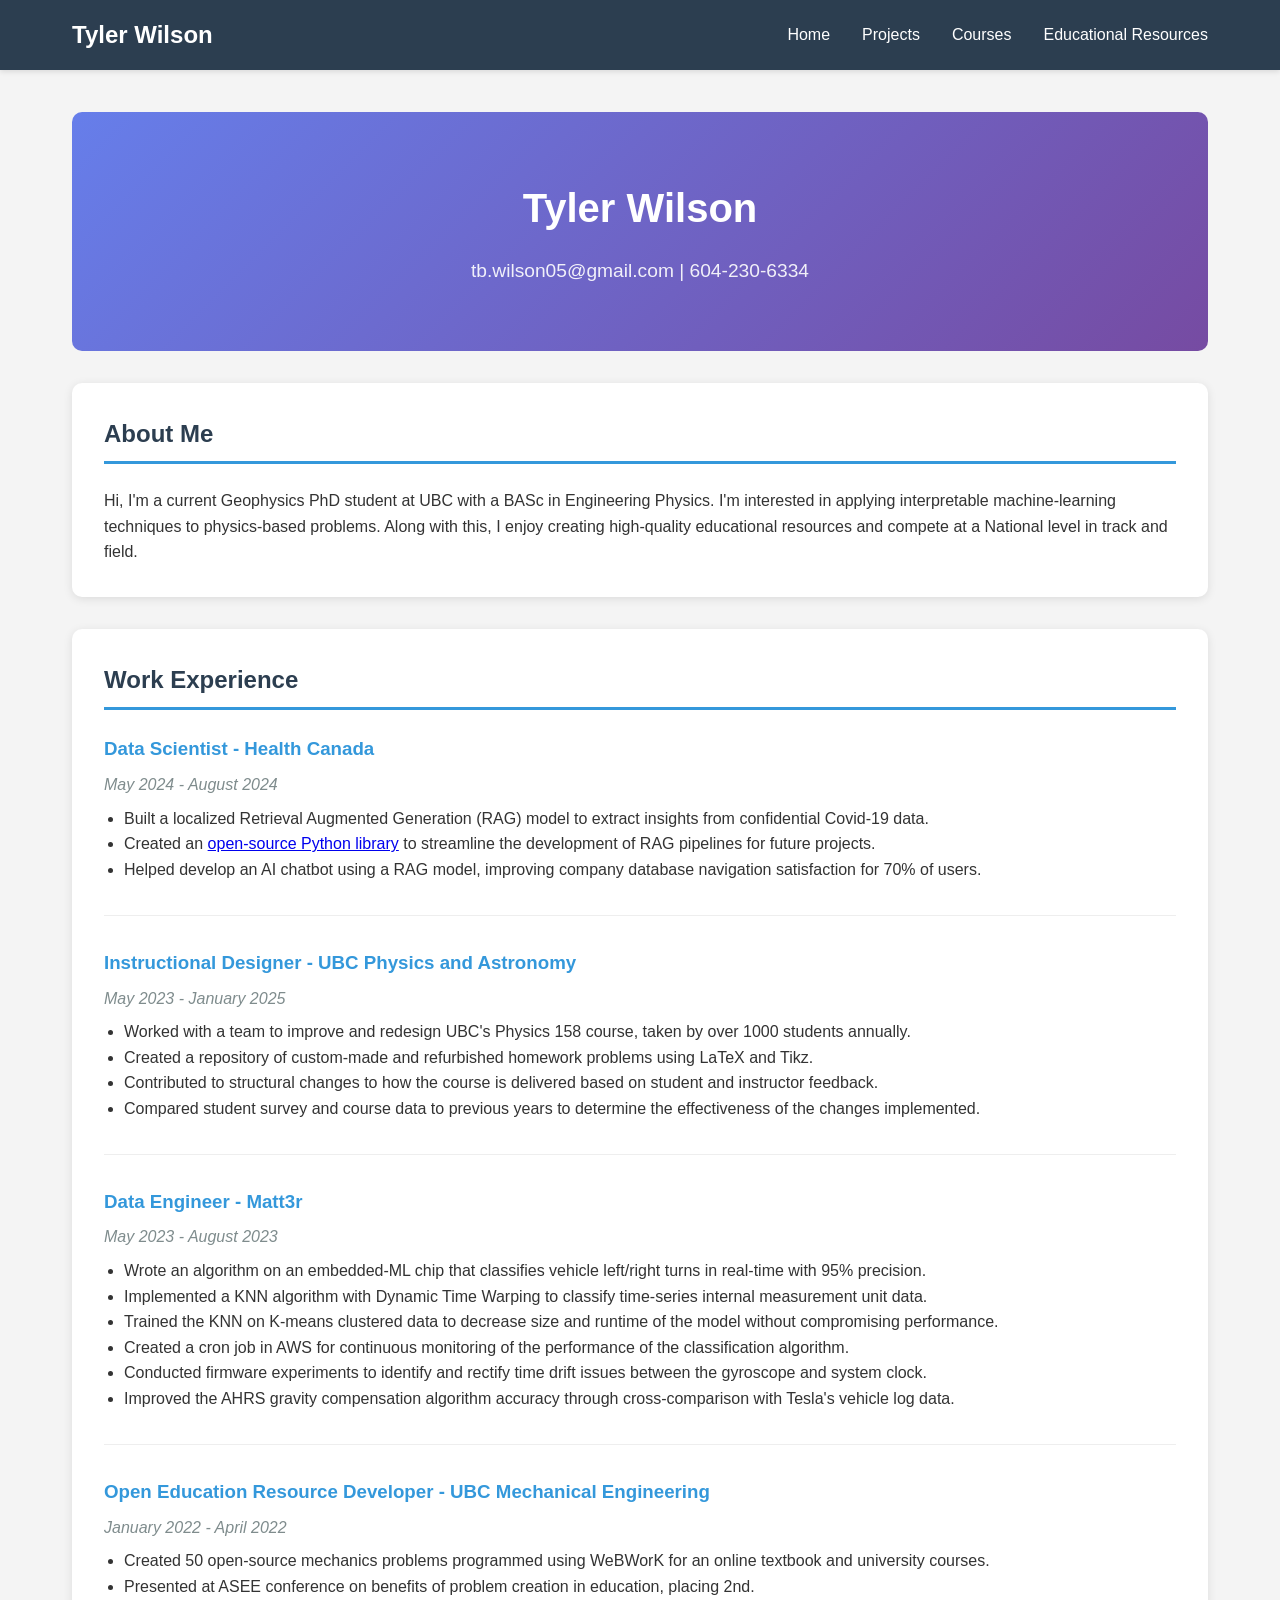
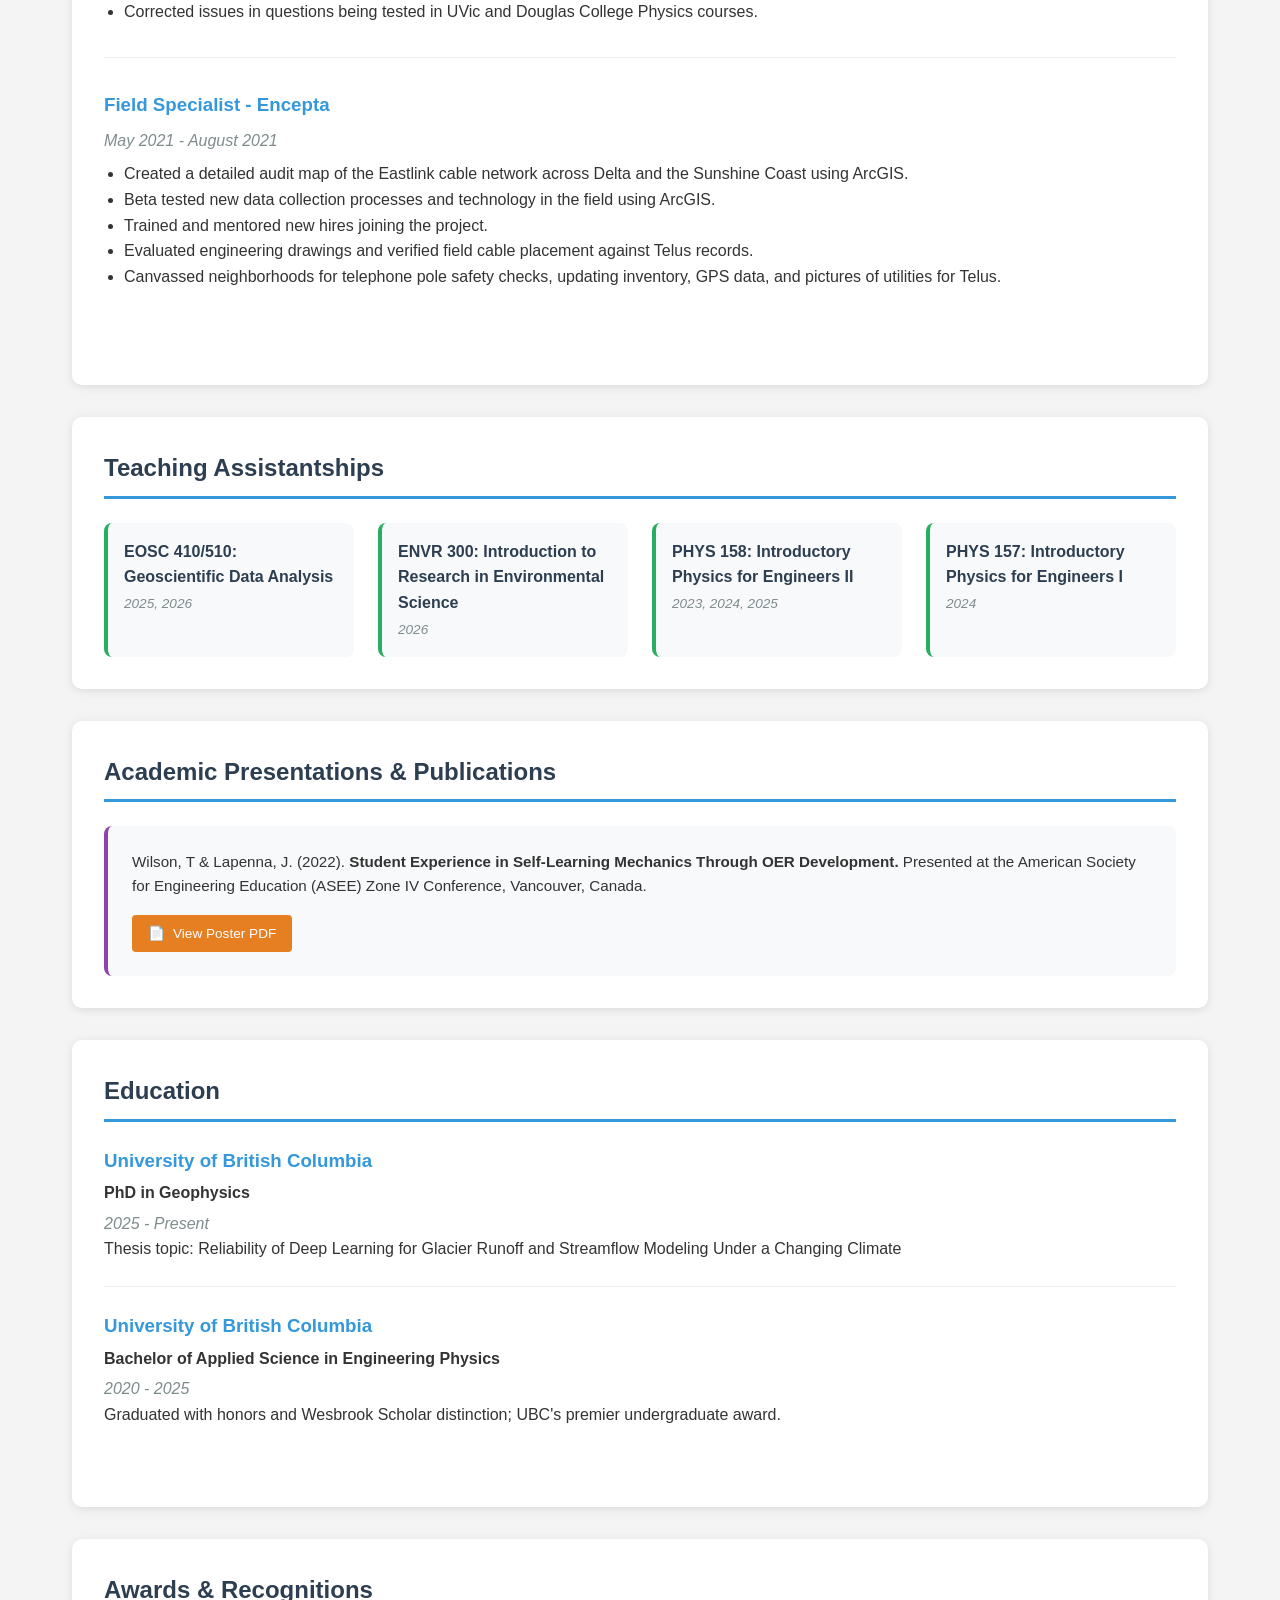
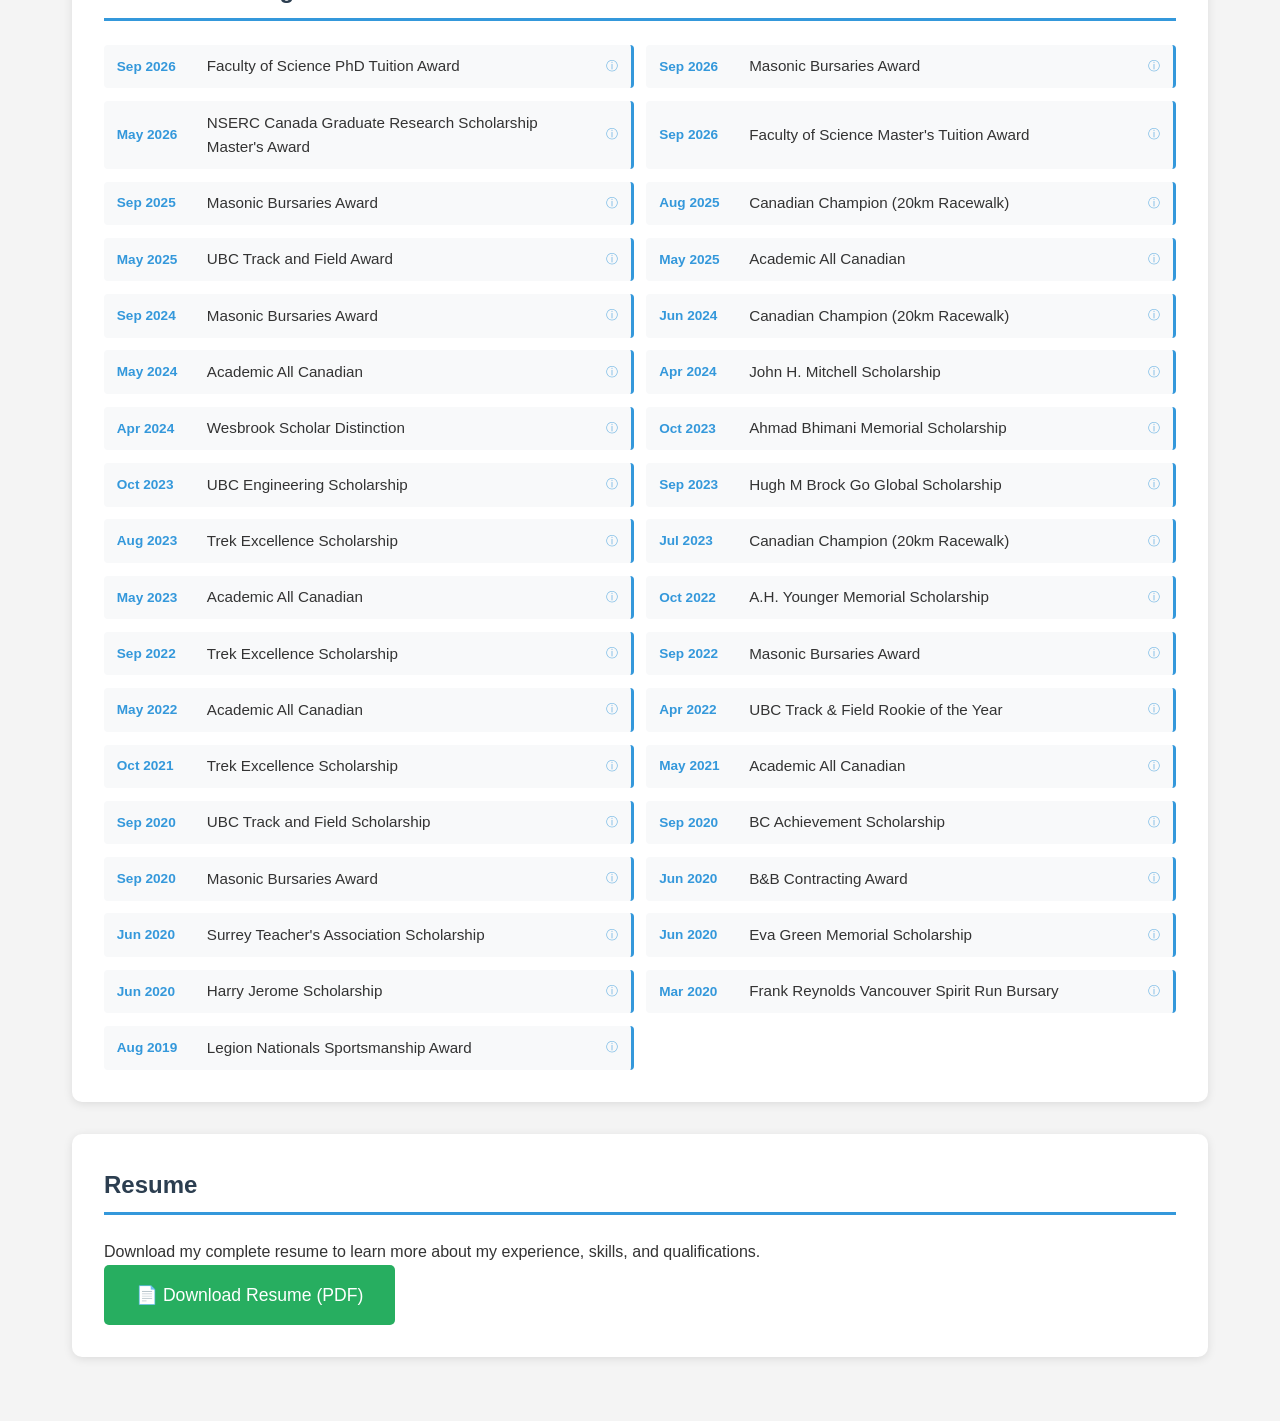
==== index.html @ 0d95c356 "updated info bars for awards" ====
<!DOCTYPE html>
<html lang="en">
<head>
    <meta charset="UTF-8">
    <meta name="viewport" content="width=device-width, initial-scale=1.0">
    <title>Tyler Wilson - Portfolio</title>
    <style>
        * {
            margin: 0;
            padding: 0;
            box-sizing: border-box;
        }

        body {
            font-family: 'Segoe UI', Tahoma, Geneva, Verdana, sans-serif;
            line-height: 1.6;
            color: #333;
            background: #f4f4f4;
        }

        /* Navigation */
        nav {
            background: #2c3e50;
            color: #fff;
            padding: 1rem 0;
            position: fixed;
            width: 100%;
            top: 0;
            z-index: 1000;
            box-shadow: 0 2px 5px rgba(0,0,0,0.1);
        }

        nav .container {
            max-width: 1200px;
            margin: 0 auto;
            padding: 0 2rem;
            display: flex;
            justify-content: space-between;
            align-items: center;
        }

        nav h1 {
            font-size: 1.5rem;
        }

        nav ul {
            list-style: none;
            display: flex;
            gap: 2rem;
        }

        nav a {
            color: #fff;
            text-decoration: none;
            transition: color 0.3s;
            cursor: pointer;
        }

        nav a:hover {
            color: #3498db;
        }

        /* Main Content */
        .container {
            max-width: 1200px;
            margin: 0 auto;
            padding: 0 2rem;
        }

        .page {
            display: none;
            margin-top: 80px;
            padding: 2rem 0;
            min-height: calc(100vh - 80px);
        }

        .page.active {
            display: block;
        }

        /* Hero Section */
        .hero {
            background: linear-gradient(135deg, #667eea 0%, #764ba2 100%);
            color: #fff;
            padding: 4rem 2rem;
            text-align: center;
            border-radius: 10px;
            margin-bottom: 2rem;
        }

        .hero h2 {
            font-size: 2.5rem;
            margin-bottom: 1rem;
        }

        .hero p {
            font-size: 1.2rem;
            opacity: 0.9;
        }

        /* Section Styling */
        section {
            background: #fff;
            padding: 2rem;
            margin-bottom: 2rem;
            border-radius: 10px;
            box-shadow: 0 2px 10px rgba(0,0,0,0.1);
        }

        section h2 {
            color: #2c3e50;
            margin-bottom: 1.5rem;
            padding-bottom: 0.5rem;
            border-bottom: 3px solid #3498db;
        }

        /* Experience Cards */
        .experience-item {
            margin-bottom: 2rem;
            padding-bottom: 2rem;
            border-bottom: 1px solid #eee;
        }

        .experience-item:last-child {
            border-bottom: none;
        }

        .experience-item h3 {
            color: #3498db;
            margin-bottom: 0.5rem;
        }

        .experience-item ul {
            margin-left: 20px;
        }

        .experience-item .duration {
            color: #7f8c8d;
            font-style: italic;
            margin-bottom: 0.5rem;
        }

        /* Teaching Assistantship Section */
        .ta-grid {
            display: grid;
            grid-template-columns: repeat(auto-fill, minmax(250px, 1fr));
            gap: 1.5rem;
        }

        .ta-item {
            background: #f8f9fa;
            padding: 1rem;
            border-radius: 8px;
            border-left: 4px solid #27ae60;
        }

        .ta-item h4 {
            color: #2c3e50;
            font-size: 1rem;
            margin-bottom: 0.2rem;
        }

        .ta-item .years {
            font-size: 0.85rem;
            color: #7f8c8d;
            font-style: italic;
        }

        /* Compact Awards Section */
        .awards-compact-list {
            display: grid;
            grid-template-columns: 1fr 1fr;
            gap: 0.8rem;
        }

        .award-compact-item {
            display: flex;
            align-items: center;
            gap: 10px;
            font-size: 0.95rem;
            padding: 0.6rem 0.8rem;
            background: #f8f9fa;
            border-radius: 4px;
            transition: background 0.2s, transform 0.1s;
        }

        .award-compact-item.has-info {
            cursor: pointer;
            border-right: 3px solid #3498db;
        }

        .award-compact-item.has-info:hover {
            background: #ebf5fb;
            transform: translateX(3px);
        }

        .award-compact-item .year {
            font-weight: bold;
            color: #3498db;
            min-width: 80px;
            font-size: 0.85rem;
        }

        .award-compact-item .title {
            color: #333;
            flex-grow: 1;
        }

        .award-compact-item .info-icon {
            font-size: 0.75rem;
            color: #3498db;
            opacity: 0.7;
        }

        /* Publication Section */
        .publication-item {
            background: #f8f9fa;
            padding: 1.5rem;
            border-radius: 8px;
            border-left: 4px solid #8e44ad;
            position: relative;
        }

        .publication-item .citation {
            font-size: 0.95rem;
            color: #333;
            margin-bottom: 1rem;
        }

        .poster-btn {
            display: inline-flex;
            align-items: center;
            gap: 0.5rem;
            padding: 0.5rem 1rem;
            background: #e67e22;
            color: white;
            text-decoration: none;
            border-radius: 4px;
            font-size: 0.85rem;
            transition: background 0.3s;
        }

        .poster-btn:hover {
            background: #d35400;
        }

        /* Education Section */
        .education-item {
            margin-bottom: 1.5rem;
            padding-bottom: 1.5rem;
            border-bottom: 1px solid #eee;
        }

        .education-item:last-child {
            border-bottom: none;
        }

        .education-item h3 {
            color: #3498db;
            margin-bottom: 0.3rem;
        }

        .education-item .degree {
            font-weight: 600;
            margin-bottom: 0.3rem;
        }

        .education-item .year {
            color: #7f8c8d;
            font-style: italic;
        }

        /* Projects List */
        .projects-list {
            display: flex;
            flex-direction: column;
            gap: 1.5rem;
        }

        .project-list-item {
            background: #fff;
            padding: 1.5rem;
            border-radius: 8px;
            border-left: 5px solid #3498db;
            cursor: pointer;
            transition: transform 0.3s, box-shadow 0.3s;
        }

        .project-list-item:hover {
            transform: translateX(5px);
            box-shadow: 0 5px 20px rgba(0,0,0,0.15);
        }

        .project-list-item .project-header {
            display: flex;
            justify-content: space-between;
            align-items: flex-start;
            margin-bottom: 0.5rem;
        }

        .project-list-item h3 {
            color: #2c3e50;
            margin-bottom: 0.3rem;
        }

        .project-list-item .date {
            color: #7f8c8d;
            font-size: 0.9rem;
            white-space: nowrap;
            margin-left: 1rem;
        }

        .project-list-item p {
            color: #666;
            margin-bottom: 0.5rem;
        }

        /* Modal */
        .modal {
            display: none;
            position: fixed;
            z-index: 2000;
            left: 0;
            top: 0;
            width: 100%;
            height: 100%;
            background: rgba(0,0,0,0.7);
            overflow-y: auto;
            padding: 2rem 0;
        }

        .modal.active {
            display: block;
        }

        .modal-content {
            background: #fff;
            padding: 2.5rem;
            border-radius: 10px;
            max-width: 900px;
            margin: 0 auto;
            position: relative;
        }

        .modal-close {
            position: absolute;
            top: 1rem;
            right: 1rem;
            font-size: 2rem;
            cursor: pointer;
            color: #7f8c8d;
            background: none;
            border: none;
            line-height: 1;
            padding: 0.5rem;
        }

        .modal-close:hover {
            color: #2c3e50;
        }

        /* Project Links */
        .project-links {
            display: flex;
            flex-wrap: wrap;
            gap: 1rem;
            margin: 1.5rem 0;
        }

        .project-link-btn {
            display: inline-flex;
            align-items: center;
            gap: 0.5rem;
            padding: 0.7rem 1.2rem;
            background: #2c3e50;
            color: #fff;
            text-decoration: none;
            border-radius: 5px;
            font-size: 0.95rem;
            transition: background 0.3s;
        }

        .project-link-btn:hover {
            background: #34495e;
        }

        .project-link-btn.github { background: #24292e; }
        .project-link-btn.report { background: #e74c3c; }
        .project-link-btn.slides { background: #3498db; }
        .project-link-btn.video { background: #c0392b; }
        .project-link-btn.storymap { background: #0079c1; }

        /* Video Embed */
        .video-container {
            position: relative;
            padding-bottom: 56.25%;
            height: 0;
            overflow: hidden;
            margin: 1.5rem 0;
            border-radius: 8px;
        }

        .video-container iframe {
            position: absolute;
            top: 0;
            left: 0;
            width: 100%;
            height: 100%;
            border: none;
            border-radius: 8px;
        }

        /* Contributors */
        .contributors {
            margin: 1.5rem 0;
            padding: 1rem;
            background: #f8f9fa;
            border-radius: 8px;
        }

        .contributors h4 {
            color: #2c3e50;
            margin-bottom: 0.8rem;
            font-size: 1rem;
        }

        .contributors-list {
            display: flex;
            flex-wrap: wrap;
            gap: 0.8rem;
        }

        .contributor-tag {
            background: #3498db;
            color: #fff;
            padding: 0.4rem 0.9rem;
            border-radius: 20px;
            font-size: 0.85rem;
        }

        .project-section {
            margin: 1.5rem 0;
        }

        .project-section h3 {
            color: #2c3e50;
            margin-bottom: 0.8rem;
            font-size: 1.2rem;
        }

        .project-section p {
            color: #666;
            line-height: 1.8;
            margin-bottom: 0.8rem;
        }

        .project-section ul {
            padding-left: 1.5rem;
            color: #666;
        }

        .project-section ul li {
            margin-bottom: 0.5rem;
        }

        /* Download Btn */
        .download-btn {
            display: inline-block;
            padding: 1rem 2rem;
            background: #27ae60;
            color: #fff;
            text-decoration: none;
            border-radius: 5px;
            font-size: 1.1rem;
            transition: background 0.3s;
        }

        .download-btn:hover {
            background: #229954;
        }

        /* Educational Resources */
        .resource-list {
            display: grid;
            gap: 1rem;
        }

        .resource-item {
            display: flex;
            justify-content: space-between;
            align-items: center;
            padding: 1rem;
            background: #f8f9fa;
            border-radius: 5px;
        }

        .resource-item .info h3 {
            color: #2c3e50;
            margin-bottom: 0.3rem;
        }

        .resource-item .info p {
            color: #666;
            font-size: 0.9rem;
        }

        .resource-btn {
            padding: 0.5rem 1rem;
            background: #e74c3c;
            color: #fff;
            text-decoration: none;
            border-radius: 5px;
            transition: background 0.3s;
            white-space: nowrap;
        }

        .resource-btn:hover {
            background: #c0392b;
        }

        /* Courses Styling */
        .course-year-header {
            color: #2c3e50;
            font-size: 1.4rem;
            margin: 1rem 0;
            padding-left: 0.5rem;
            border-left: 5px solid #3498db;
        }

        .course-grid {
            display: grid;
            grid-template-columns: repeat(auto-fill, minmax(280px, 1fr));
            gap: 1.5rem;
            margin-bottom: 3rem;
        }

        .course-card {
            background: #fff;
            border: 1px solid #e1e4e8;
            border-radius: 8px;
            padding: 1.2rem;
            border-top: 4px solid #3498db;
            transition: transform 0.2s, box-shadow 0.2s;
            display: flex;
            flex-direction: column;
        }

        .course-card:hover {
            transform: translateY(-5px);
            box-shadow: 0 5px 15px rgba(0,0,0,0.1);
        }

        .course-card .course-code {
            color: #3498db;
            font-weight: 700;
            font-size: 0.85rem;
            letter-spacing: 0.5px;
            margin-bottom: 0.4rem;
            display: block;
        }

        .course-card h3 {
            color: #2c3e50;
            font-size: 1rem;
            margin-bottom: 0.6rem;
            line-height: 1.3;
        }

        .course-card p {
            color: #666;
            font-size: 0.85rem;
            line-height: 1.5;
        }

        /* Responsive */
        @media (max-width: 768px) {
            nav .container {
                flex-direction: column;
                gap: 1rem;
            }

            nav ul {
                flex-wrap: wrap;
                justify-content: center;
                gap: 1rem;
            }

            .awards-compact-list {
                grid-template-columns: 1fr;
            }

            .hero h2 {
                font-size: 2rem;
            }

            .project-list-item .project-header {
                flex-direction: column;
            }

            .project-list-item .date {
                margin-left: 0;
                margin-top: 0.3rem;
            }

            .resource-item {
                flex-direction: column;
                align-items: flex-start;
                gap: 1rem;
            }

            .modal-content {
                padding: 2rem 1.5rem;
                margin: 0 1rem;
            }

            .project-links {
                flex-direction: column;
            }
        }
    </style>
</head>
<body>
    <nav>
        <div class="container">
            <h1>Tyler Wilson</h1>
            <ul>
                <li><a href="#" data-page="home">Home</a></li>
                <li><a href="#" data-page="projects">Projects</a></li>
                <li><a href="#" data-page="courses">Courses</a></li>
                <li><a href="#" data-page="resources">Educational Resources</a></li>
            </ul>
        </div>
    </nav>

    <!-- Home Page -->
    <div id="home" class="page active">
        <div class="container">
            <div class="hero">
                <h2>Tyler Wilson</h2>
                <p>tb.wilson05@gmail.com | 604-230-6334</p>
            </div>

            <section id="about">
                <h2>About Me</h2>
                <p>Hi, I'm a current Geophysics PhD student at UBC with a BASc in Engineering Physics. I'm interested in applying interpretable machine-learning techniques to physics-based problems. Along with this, I enjoy creating high-quality educational resources and compete at a National level in track and field.</p>
            </section>

            <section id="experience">
                <h2>Work Experience</h2>
                <div class="experience-item">
                    <h3>Data Scientist - Health Canada</h3>
                    <p class="duration">May 2024 - August 2024</p>
                    <ul>
                        <li>Built a localized Retrieval Augmented Generation (RAG) model to extract insights from confidential Covid-19 data.</li>
                        <li>Created an <a href="https://github.com/hc-sc-ocdo-bdpd/faiss-search/tree/dev">open-source Python library</a> to streamline the development of RAG pipelines for future projects.</li>
                        <li>Helped develop an AI chatbot using a RAG model, improving company database navigation satisfaction for 70% of users.</li>
                    </ul>
                </div>
                <div class="experience-item">
                    <h3>Instructional Designer - UBC Physics and Astronomy</h3>
                    <p class="duration">May 2023 - January 2025</p>
                    <ul>
                        <li>Worked with a team to improve and redesign UBC's Physics 158 course, taken by over 1000 students annually.</li>
                        <li>Created a repository of custom-made and refurbished homework problems using LaTeX and Tikz.</li>
                        <li>Contributed to structural changes to how the course is delivered based on student and instructor feedback.</li>
                        <li>Compared student survey and course data to previous years to determine the effectiveness of the changes implemented.</li>
                    </ul>
                </div>
                <div class="experience-item">
                    <h3>Data Engineer - Matt3r</h3>
                    <p class="duration">May 2023 - August 2023</p>
                    <ul>
                        <li>Wrote an algorithm on an embedded-ML chip that classifies vehicle left/right turns in real-time with 95% precision.</li>
                        <li>Implemented a KNN algorithm with Dynamic Time Warping to classify time-series internal measurement unit data.</li>
                        <li>Trained the KNN on K-means clustered data to decrease size and runtime of the model without compromising performance.</li>
                        <li>Created a cron job in AWS for continuous monitoring of the performance of the classification algorithm.</li>
                        <li>Conducted firmware experiments to identify and rectify time drift issues between the gyroscope and system clock.</li>
                        <li>Improved the AHRS gravity compensation algorithm accuracy through cross-comparison with Tesla's vehicle log data.</li>
                    </ul>
                </div>
                <div class="experience-item">
                    <h3>Open Education Resource Developer - UBC Mechanical Engineering</h3>
                    <p class="duration">January 2022 - April 2022</p>
                    <ul>
                        <li>Created 50 open-source mechanics problems programmed using WeBWorK for an online textbook and university courses.</li>
                        <li>Presented at ASEE conference on benefits of problem creation in education, placing 2nd.</li>
                        <li>Corrected issues in questions being tested in UVic and Douglas College Physics courses.</li>
                    </ul>
                </div>
                <div class="experience-item">
                    <h3>Field Specialist - Encepta</h3>
                    <p class="duration">May 2021 - August 2021</p>
                    <ul>
                        <li>Created a detailed audit map of the Eastlink cable network across Delta and the Sunshine Coast using ArcGIS.</li>
                        <li>Beta tested new data collection processes and technology in the field using ArcGIS.</li>
                        <li>Trained and mentored new hires joining the project.</li>
                        <li>Evaluated engineering drawings and verified field cable placement against Telus records.</li>
                        <li>Canvassed neighborhoods for telephone pole safety checks, updating inventory, GPS data, and pictures of utilities for Telus.</li>
                    </ul>
                </div>
            </section>

            <section id="teaching">
                <h2>Teaching Assistantships</h2>
                <div class="ta-grid">
                    <div class="ta-item">
                        <h4>EOSC 410/510: Geoscientific Data Analysis</h4>
                        <p class="years">2025, 2026</p>
                    </div>
                    <div class="ta-item">
                        <h4>ENVR 300: Introduction to Research in Environmental Science</h4>
                        <p class="years">2026</p>
                    </div>
                    <div class="ta-item">
                        <h4>PHYS 158: Introductory Physics for Engineers II</h4>
                        <p class="years">2023, 2024, 2025</p>
                    </div>
                    <div class="ta-item">
                        <h4>PHYS 157: Introductory Physics for Engineers I</h4>
                        <p class="years">2024</p>
                    </div>
                </div>
            </section>

            <section id="presentations">
                <h2>Academic Presentations & Publications</h2>
                <div class="publication-item">
                    <p class="citation">
                        Wilson, T & Lapenna, J. (2022). <strong>Student Experience in Self-Learning Mechanics Through OER Development.</strong> 
                        Presented at the American Society for Engineering Education (ASEE) Zone IV Conference, Vancouver, Canada.
                    </p>
                    <a href="content/publications/ASEE_Zone_IV_Poster_2022.pdf" target="_blank" class="poster-btn">
                        <span>📄</span> View Poster PDF
                    </a>
                </div>
            </section>

            <section id="education">
                <h2>Education</h2>
                <div class="education-item">
                    <h3>University of British Columbia</h3>
                    <p class="degree">PhD in Geophysics</p>
                    <p class="year">2025 - Present</p>
                    <p>Thesis topic: Reliability of Deep Learning for Glacier Runoff and Streamflow Modeling Under a Changing Climate </p>
                </div>
                <div class="education-item">
                    <h3>University of British Columbia</h3>
                    <p class="degree">Bachelor of Applied Science in Engineering Physics</p>
                    <p class="year">2020 - 2025</p>
                    <p>Graduated with honors and Wesbrook Scholar distinction; UBC's premier undergraduate award.</p>
                </div>
            </section>

            <section id="awards">
                <h2>Awards & Recognitions</h2>
                <div class="awards-compact-list">
                    <div class="award-compact-item has-info" onclick="openAward('Sep 2026 ($3,825.68)', 'Faculty of Science PhD Tuition Award', 'Funded by the Graduate Support Initiative, awards are offered annually to domestic and international students who are registered full-time in PhD degree programs in the Faculty of Science at The University of British Columbia. Awards are made on the recommendation of the Faculty of Science in consultation with the Faculty of Graduate and Postdoctoral Studies.')">
                        <span class="year">Sep 2026</span>
                        <span class="title">Faculty of Science PhD Tuition Award</span>
                        <span class="info-icon">ⓘ</span>
                    </div>
                    <div class="award-compact-item has-info" onclick="openAward('Sep 2026 ($3,000)', 'Masonic Bursaries Award', 'Awarded for academic merit and financial need.')">
                        <span class="year">Sep 2026</span>
                        <span class="title">Masonic Bursaries Award</span>
                        <span class="info-icon">ⓘ</span>
                    </div>
                    <div class="award-compact-item has-info" onclick="openAward('May 2026 ($27,000)', 'NSERC Canada Graduate Research Scholarship Master\'s Award', 'The Natural Sciences and Engineering Research Council (NSERC) offers funding to support Master\'s students undertaking research in natural sciences and engineering. The awards are made on the recommendation of the Faculty of Graduate and Postdoctoral Studies.')">
                        <span class="year">May 2026</span>
                        <span class="title">NSERC Canada Graduate Research Scholarship Master's Award</span>
                        <span class="info-icon">ⓘ</span>
                    </div>
                    <div class="award-compact-item has-info" onclick="openAward('Sep 2025 ($5,663.52)', 'Faculty of Science Master\'s Tuition Award', 'Funded by the Faculty of Science, awards are offered annually to students who are registered full-time in a thesis-based Master\'s degree program and whose primary supervisor is a faculty member in the Faculty of Science at The University of British Columbia. Awards are made on the recommendation of the Faculty of Science in consultation with the Faculty of Graduate and Postdoctoral Studies.')">
                        <span class="year">Sep 2026</span>
                        <span class="title">Faculty of Science Master's Tuition Award</span>
                        <span class="info-icon">ⓘ</span>
                    </div>
                    <div class="award-compact-item has-info" onclick="openAward('Sep 2025 ($3,000)', 'Masonic Bursaries Award', 'Awarded for academic merit and financial need.')">
                        <span class="year">Sep 2025</span>
                        <span class="title">Masonic Bursaries Award</span>
                        <span class="info-icon">ⓘ</span>
                    </div>
                    <div class="award-compact-item has-info" onclick="openAward('Aug 2025', 'Canadian Champion', 'National champion in the 20km racewalk.')">
                        <span class="year">Aug 2025</span>
                        <span class="title">Canadian Champion (20km Racewalk)</span>
                        <span class="info-icon">ⓘ</span>
                    </div>
                    <div class="award-compact-item has-info" onclick="openAward('May 2025 ($1,000)', 'UBC Track and Field Award', 'Incentive-based award for placing in the top 3 at the 2025 NAIA Track and Field Championships.')">
                        <span class="year">May 2025</span>
                        <span class="title">UBC Track and Field Award</span>
                        <span class="info-icon">ⓘ</span>
                    </div>
                    <div class="award-compact-item has-info" onclick="openAward('May 2025', 'Academic All Canadian', 'Awarded to student athletes who achieved a yearly academic average >80%.')">
                        <span class="year">May 2025</span>
                        <span class="title">Academic All Canadian</span>
                        <span class="info-icon">ⓘ</span>
                    </div>
                    <div class="award-compact-item has-info" onclick="openAward('Sep 2024 ($3,000)', 'Masonic Bursaries Award', 'Awarded for academic merit and financial need.')">
                        <span class="year">Sep 2024</span>
                        <span class="title">Masonic Bursaries Award</span>
                        <span class="info-icon">ⓘ</span>
                    </div>
                    <div class="award-compact-item has-info" onclick="openAward('Jun 2024', 'Canadian Champion', 'National champion in the 20km racewalk.')">
                        <span class="year">Jun 2024</span>
                        <span class="title">Canadian Champion (20km Racewalk)</span>
                        <span class="info-icon">ⓘ</span>
                    </div>
                    <div class="award-compact-item has-info" onclick="openAward('May 2024', 'Academic All Canadian', 'Awarded to student athletes who achieved a yearly academic average >80%.')">
                        <span class="year">May 2024</span>
                        <span class="title">Academic All Canadian</span>
                        <span class="info-icon">ⓘ</span>
                    </div>
                    <div class="award-compact-item has-info" onclick="openAward('Apr 2024 ($10,000)', 'John H. Mitchell Scholarship', 'Awarded to student-athletes with outstanding academic performance and community involvement.')">
                        <span class="year">Apr 2024</span>
                        <span class="title">John H. Mitchell Scholarship</span>
                        <span class="info-icon">ⓘ</span>
                    </div>
                    <div class="award-compact-item has-info" onclick="openAward('Apr 2024 ($1,000)', 'Wesbrook Scholar Distinction', 'UBC\'s most prestigious undergraduate designation offered to senior students with outstanding academic performance, leadership, and involvement in student and community activities.')">
                        <span class="year">Apr 2024</span>
                        <span class="title">Wesbrook Scholar Distinction</span>
                        <span class="info-icon">ⓘ</span>
                    </div>
                    <div class="award-compact-item has-info" onclick="openAward('Oct 2023 ($2,350)', 'Ahmad Bhimani Memorial Scholarship', 'Scholarship awarded on the recommendation of the Faculty of Applied Science to a student entering fourth year who demonstrates a strong commitment to, and enthusiasm for, academic activities, community endeavours, and sports.')">
                        <span class="year">Oct 2023</span>
                        <span class="title">Ahmad Bhimani Memorial Scholarship</span>
                        <span class="info-icon">ⓘ</span>
                    </div>
                    <div class="award-compact-item has-info" onclick="openAward('Oct 2023 ($808.30)', 'UBC Engineering Scholarship', 'Scholarship for academic excellence in Engineering made on the recommendation of the Faculty of Applied Science.')">
                        <span class="year">Oct 2023</span>
                        <span class="title">UBC Engineering Scholarship</span>
                        <span class="info-icon">ⓘ</span>
                    </div>
                    <div class="award-compact-item has-info" onclick="openAward('Sep 2023 ($1,500)', 'Hugh M Brock Go Global Scholarship', 'Awarded for international academic exchange.')">
                        <span class="year">Sep 2023</span>
                        <span class="title">Hugh M Brock Go Global Scholarship</span>
                        <span class="info-icon">ⓘ</span>
                    </div>
                    <div class="award-compact-item has-info" onclick="openAward('Aug 2023 ($1,500)', 'Trek Excellence Scholarship', 'Annual scholarship awarded to the top 5% of students per faculty.')">
                        <span class="year">Aug 2023</span>
                        <span class="title">Trek Excellence Scholarship</span>
                        <span class="info-icon">ⓘ</span>
                    </div>
                    <div class="award-compact-item has-info" onclick="openAward('Jul 2023', 'Canadian Champion', 'National champion in the 20km racewalk.')">
                        <span class="year">Jul 2023</span>
                        <span class="title">Canadian Champion (20km Racewalk)</span>
                        <span class="info-icon">ⓘ</span>
                    </div>
                    <div class="award-compact-item has-info" onclick="openAward('May 2023', 'Academic All Canadian', 'Awarded to student athletes who achieved a yearly academic average >80%.')">
                        <span class="year">May 2023</span>
                        <span class="title">Academic All Canadian</span>
                        <span class="info-icon">ⓘ</span>
                    </div>
                    <div class="award-compact-item has-info" onclick="openAward('Oct 2022 ($1,200)', 'A.H. Younger Memorial Scholarship', 'Scholarship for academic excellence for an Engineering student in the Faculty of Applied Science who is also a member of a recognized athletic team at The University of British Columbia. The award is made on the recommendation of the Faculty.')">
                        <span class="year">Oct 2022</span>
                        <span class="title">A.H. Younger Memorial Scholarship</span>
                        <span class="info-icon">ⓘ</span>
                    </div>
                    <div class="award-compact-item has-info" onclick="openAward('Sep 2022 ($750)', 'Trek Excellence Scholarship', 'Annual scholarship awarded to the top 5% of students per faculty.')">
                        <span class="year">Sep 2022</span>
                        <span class="title">Trek Excellence Scholarship</span>
                        <span class="info-icon">ⓘ</span>
                    </div>
                    <div class="award-compact-item has-info" onclick="openAward('Sep 2022 ($2,000)', 'Masonic Bursaries Award', 'Awarded for academic merit and financial need.')">
                        <span class="year">Sep 2022</span>
                        <span class="title">Masonic Bursaries Award</span>
                        <span class="info-icon">ⓘ</span>
                    </div>
                    <div class="award-compact-item has-info" onclick="openAward('May 2022', 'Academic All Canadian', 'Awarded to student athletes who achieved a yearly academic average >80%.')">
                        <span class="year">May 2022</span>
                        <span class="title">Academic All Canadian</span>
                        <span class="info-icon">ⓘ</span>
                    </div>
                    <div class="award-compact-item has-info" onclick="openAward('Apr 2022', 'UBC Track & Field Rookie of the Year', 'Awarded to the most outstanding rookie track and field athlete from the previous season.')">
                        <span class="year">Apr 2022</span>
                        <span class="title">UBC Track & Field Rookie of the Year</span>
                        <span class="info-icon">ⓘ</span>
                    </div>
                    <div class="award-compact-item has-info" onclick="openAward('Oct 2021 ($1,500)', 'Trek Excellence Scholarship', 'Annual scholarship awarded to the top 5% of students per faculty.')">
                        <span class="year">Oct 2021</span>
                        <span class="title">Trek Excellence Scholarship</span>
                        <span class="info-icon">ⓘ</span>
                    </div>
                    <div class="award-compact-item has-info" onclick="openAward('May 2021', 'Academic All Canadian', 'Awarded to student athletes who achieved a yearly academic average >80%.')">
                        <span class="year">May 2021</span>
                        <span class="title">Academic All Canadian</span>
                        <span class="info-icon">ⓘ</span>
                    </div>
                    <div class="award-compact-item has-info" onclick="openAward('Sep 2020 ($14,000)', 'UBC Track and Field Scholarship', 'Scholarship awarded for athletic excellence.')">
                        <span class="year">Sep 2020</span>
                        <span class="title">UBC Track and Field Scholarship</span>
                        <span class="info-icon">ⓘ</span>
                    </div>
                    <div class="award-compact-item has-info" onclick="openAward('Sep 2020 ($1,250)', 'BC Achievement Scholarship', 'Awarded to top graduates in BC.')">
                        <span class="year">Sep 2020</span>
                        <span class="title">BC Achievement Scholarship</span>
                        <span class="info-icon">ⓘ</span>
                    </div>
                    <div class="award-compact-item has-info" onclick="openAward('Sep 2020 ($500)', 'Masonic Bursaries Award', 'Awarded for academic merit and financial need.')">
                        <span class="year">Sep 2020</span>
                        <span class="title">Masonic Bursaries Award</span>
                        <span class="info-icon">ⓘ</span>
                    </div>
                    <div class="award-compact-item has-info" onclick="openAward('Sep 2020 ($500)', 'B&B Contracting Award', 'Awarded to top graduates at Surrey high schools')">
                        <span class="year">Jun 2020</span>
                        <span class="title">B&B Contracting Award</span>
                        <span class="info-icon">ⓘ</span>
                    </div>
                    <div class="award-compact-item has-info" onclick="openAward('Sep 2020 ($500)', 'Surrey Teacher\'s Association Scholarship', 'Awarded to top graduates at Surrey high schools')">
                        <span class="year">Jun 2020</span>
                        <span class="title">Surrey Teacher's Association Scholarship</span>
                        <span class="info-icon">ⓘ</span>
                    </div>
                    <div class="award-compact-item has-info" onclick="openAward('Sep 2020 ($300)', 'Eva Green Memorial Scholarship', 'Awarded to top graduates at Surrey high schools')">
                        <span class="year">Jun 2020</span>
                        <span class="title">Eva Green Memorial Scholarship</span>
                        <span class="info-icon">ⓘ</span>
                    </div>
                    <div class="award-compact-item has-info" onclick="openAward('Jun 2020 ($1,250)', 'Harry Jerome Scholarship', 'Awarded to graduating high school track and field athletes who display academic and athletic excellence.')">
                        <span class="year">Jun 2020</span>
                        <span class="title">Harry Jerome Scholarship</span>
                        <span class="info-icon">ⓘ</span>
                    </div>
                    <div class="award-compact-item has-info" onclick="openAward('Mar 2020 ($500)', 'Frank Reynolds Vancouver Spirit Run Bursary', 'Awarded to graduating high school cross country athletes who display academic and athletic excellence.')">
                        <span class="year">Mar 2020</span>
                        <span class="title">Frank Reynolds Vancouver Spirit Run Bursary</span>
                        <span class="info-icon">ⓘ</span>
                    </div>
                    <div class="award-compact-item has-info" onclick="openAward('Aug 2019', 'Legion Nationals Sportsmanship Award', 'Awarded for displaying outstanding sportsmanship at the 2019 Canadian Legion National Track and Field Championships.')">
                        <span class="year">Aug 2019</span>
                        <span class="title">Legion Nationals Sportsmanship Award</span>
                        <span class="info-icon">ⓘ</span>
                    </div>
                </div>
            </section>

            <section id="resume">
                <h2>Resume</h2>
                <p>Download my complete resume to learn more about my experience, skills, and qualifications.</p>
                <a href="TylerWilsonResume.pdf" class="download-btn">📄 Download Resume (PDF)</a>
            </section>
        </div>
    </div>

    <!-- Projects Page -->
    <div id="projects" class="page">
        <div class="container">
            <section>
                <h2>My Projects</h2>
                <p style="margin-bottom: 2rem; color: #666;">A comprehensive list of engineering and software projects. Click on any project to view details, collaborators, reports, and slides.</p>
                <div class="projects-list">
                    <div class="project-list-item" onclick="openProject(2)">
                        <div class="project-header">
                            <div>
                                <h3>Geophysical Electromagnetic Detector</h3>
                                <p class="date">September 2024 - April 2025</p>
                            </div>
                        </div>
                        <p>Frequency domain electromagnetic survey device for unexploded ordinates (UXO) detection.</p>
                    </div>
                    <div class="project-list-item" onclick="openProject(9)">
                        <div class="project-header">
                            <div>
                                <h3>Herring Spawn Classification via Satellite Imagery</h3>
                                <p class="date">January 2025 - April 2025</p>
                            </div>
                        </div>
                        <p>Investigating remote sensing methodologies to monitor Pacific Herring spawning events using multi-spectral Sentinel-2 data.</p>
                    </div>
                    <div class="project-list-item" onclick="openProject(10)">
                        <div class="project-header">
                            <div>
                                <h3>Potential Campsite Locations on Vancouver Island</h3>
                                <p class="date">December 2024</p>
                            </div>
                        </div>
                        <p>Multi-criteria GIS analysis identifying optimal backcountry campsite locations based on accessibility, safety, and environmental impact.</p>
                    </div>
                    <div class="project-list-item" onclick="openProject(1)">
                        <div class="project-header">
                            <div>
                                <h3>Streamflow Prediction in BC Using Deep Learning</h3>
                                <p class="date">October 2024 - December 2024</p>
                            </div>
                        </div>
                        <p>LSTM-CNN model trained to forecast daily streamflow values using remote sensing weather data.</p>
                    </div>
                    <div class="project-list-item" onclick="openProject(3)">
                        <div class="project-header">
                            <div>
                                <h3>Continuum Tube Robot</h3>
                                <p class="date">September 2023 - April 2024</p>
                            </div>
                        </div>
                        <p>Soft continuum robot with 1% tip resolution and ML-based kinematics mapping.</p>
                    </div>
                    <div class="project-list-item" onclick="openProject(4)">
                        <div class="project-header">
                            <div>
                                <h3>Simulated License Plate Detecting Robot</h3>
                                <p class="date">September 2022 - December 2022</p>
                            </div>
                        </div>
                        <p>Self-driving car utilizing SIFT, CNNs, and PID control for parking lot navigation and OCR.</p>
                    </div>
                    <div class="project-list-item" onclick="openProject(5)">
                        <div class="project-header">
                            <div>
                                <h3>Autonomous Treasure-Finding Robot</h3>
                                <p class="date">May 2022 - August 2022</p>
                            </div>
                        </div>
                        <p>Fully-autonomous collection robot featuring a custom chassis and ARM-based control system.</p>
                    </div>
                    <div class="project-list-item" onclick="openProject(6)">
                        <div class="project-header">
                            <div>
                                <h3>WikiMediator Server</h3>
                                <p class="date">November 2021 - December 2021</p>
                            </div>
                        </div>
                        <p>Multithreaded server for Wikipedia graph traversal and shortest path computation.</p>
                    </div>
                    <div class="project-list-item" onclick="openProject(7)">
                        <div class="project-header">
                            <div>
                                <h3>Email Interaction Analyzer</h3>
                                <p class="date">November 2021</p>
                            </div>
                        </div>
                        <p>Graph theory based analysis tool for massive email interaction databases.</p>
                    </div>
                    <div class="project-list-item" onclick="openProject(8)">
                        <div class="project-header">
                            <div>
                                <h3>Text Document Analyzer</h3>
                                <p class="date">October 2021</p>
                            </div>
                        </div>
                        <p>Document similarity and sentiment analysis tool utilizing Google AI and DFT-based encryption.</p>
                    </div>
                </div>
            </section>
        </div>
    </div>

    <!-- Courses Page -->
    <div id="courses" class="page">
        <div class="container">
            <section>
                <h2>Course History</h2>
                <p style="margin-bottom: 2rem; color: #666;">A comprehensive overview of coursework completed throughout my Engineering Physics degree and ongoing MSc in Geophysics. Listed in reverse-chronological order.</p>
                
                <h3 class="course-year-header">2025/26 - MSc Geophysics</h3>
                <div class="course-grid">
                    <div class="course-card"><span class="course-code">EOSC 453</span><h3>Physics of the Earth and Other Planets</h3><p>Physical principles of global geophysics and planetary science.</p></div>
                    <div class="course-card"><span class="course-code">GEOS 305</span><h3>Introduction to Hydrology</h3><p>Surface water hydrology and physics of the water cycle.</p></div>
                    <div class="course-card"><span class="course-code">EOSC 595A</span><h3>Directed Studies</h3><p>Advanced individual research in specialized geophysics topics.</p></div>
                    <div class="course-card"><span class="course-code">FRST 590</span><h3>Statistical Methods in Hydrology</h3><p>statistical methods to analyze hydrological data and assess hydrologic trends and processes.</p></div>
                </div>

                <h3 class="course-year-header">2024/25 - Year 5</h3>
                <div class="course-grid">
                    <div class="course-card"><span class="course-code">ENPH 479</span><h3>Engineering Physics Project III</h3><p>Capstone focused on development of a geophysical electromagnetic scanner.</p></div>
                    <div class="course-card"><span class="course-code">CIVL 215</span><h3>Fluid Mechanics I</h3><p>Fundamentals of fluid properties, statics, and dynamics.</p></div>
                    <div class="course-card"><span class="course-code">GEOS 270</span><h3>Geographic Information Science</h3><p>Theory and application of GIS for geoscientific mapping.</p></div>
                    <div class="course-card"><span class="course-code">EOSC 410</span><h3>Geoscientific Data Analysis and Empirical Modelling</h3><p>Machine learning and data-driven modeling for earth science datasets.</p></div>
                    <div class="course-card"><span class="course-code">ENPH 352</span><h3>Laboratory Techniques in Physics</h3><p>Advanced experiments and precision measurement techniques.</p></div>
                    <div class="course-card"><span class="course-code">APSC 450</span><h3>Professional Engineering Practice</h3><p>Engineering ethics, law, and professional responsibility.</p></div>
                    <div class="course-card"><span class="course-code">PHYS 403</span><h3>Statistical Mechanics</h3><p>Statistical physics and thermodynamics of macroscopic ensembles.</p></div>
                    <div class="course-card"><span class="course-code">PHYS 408</span><h3>Optics</h3><p>Study of wave optics, interference, and laser physics.</p></div>
                    <div class="course-card"><span class="course-code">GEOS 373</span><h3>Introductory Remote Sensing</h3><p>Satellite-based image analysis and remote sensing theory.</p></div>
                    <div class="course-card"><span class="course-code">ELEC 302</span><h3>Electronic Circuits for Electromechanical Design</h3><p>Integration of sensors, actuators, and power electronics.</p></div>
                </div>

                <h3 class="course-year-header">2023/24 - Year 4</h3>
                <div class="course-grid">
                    <div class="course-card"><span class="course-code">ENPH 459</span><h3>Engineering Physics Project II</h3><p>Major design project focused on soft robotics and instrumentation.</p></div>
                    <div class="course-card"><span class="course-code">INFR 11130</span><h3>Machine Learning and Pattern Recognition</h3><p>Statistical pattern recognition and ML foundations (Edinburgh).</p></div>
                    <div class="course-card"><span class="course-code">PHYS 10090</span><h3>Numerical Recipes</h3><p>Computational physics and numerical simulation methods (Edinburgh).</p></div>
                    <div class="course-card"><span class="course-code">MATH 08066</span><h3>Probability</h3><p>Mathematical theory of probability and random variables (Edinburgh).</p></div>
                    <div class="course-card"><span class="course-code">MATH 318</span><h3>Probability with Physical Applications</h3><p>Stochastic processes applied to physical sciences.</p></div>
                    <div class="course-card"><span class="course-code">MATH 400</span><h3>Applied Partial Differential Equations</h3><p>Advanced analytical and numerical methods for PDEs.</p></div>
                    <div class="course-card"><span class="course-code">ELEC 481</span><h3>Economic Analysis of Engineering Projects</h3><p>Economic modeling and financial assessment for industrial projects.</p></div>
                    <div class="course-card"><span class="course-code">PHYS 401</span><h3>Electromagnetic Theory</h3><p>Advanced electrodynamics, radiation, and relativity.</p></div>
                    <div class="course-card"><span class="course-code">MECH 466</span><h3>Automatic Control</h3><p>Theory and design of feedback control systems.</p></div>
                </div>

                <h3 class="course-year-header">2022/23 - Year 3</h3>
                <div class="course-grid">
                    <div class="course-card"><span class="course-code">PHYS 301</span><h3>Electricity and Magnetism</h3><p>Study of intermediate electrodynamics and EM wave propagation.</p></div>
                    <div class="course-card"><span class="course-code">MATH 307</span><h3>Applied Linear Algebra</h3><p>Numerical methods and applications of linear algebra theory.</p></div>
                    <div class="course-card"><span class="course-code">ENPH 353</span><h3>Engineering Physics Project I</h3><p>Project laboratory focused on design iteration and technical prototyping.</p></div>
                    <div class="course-card"><span class="course-code">MECH 360</span><h3>Mechanics of Materials</h3><p>Advanced failure theories and mechanical behavior of materials.</p></div>
                    <div class="course-card"><span class="course-code">MECH 325</span><h3>Machine Design</h3><p>Analysis and design of mechanical components like gears and bearings.</p></div>
                    <div class="course-card"><span class="course-code">ELEC 221</span><h3>Signals and Systems</h3><p>Mathematical modeling of continuous and discrete-time signals.</p></div>
                    <div class="course-card"><span class="course-code">APSC 278</span><h3>Engineering Materials</h3><p>Structure and selection criteria for engineering materials.</p></div>
                    <div class="course-card"><span class="course-code">APSC 279</span><h3>Engineering Materials Laboratory</h3><p>Experimental characterization and microstructural analysis.</p></div>
                    <div class="course-card"><span class="course-code">CPEN 312</span><h3>Digital Systems and Microcomputers</h3><p>Design of digital logic and embedded microcomputer architectures.</p></div>
                    <div class="course-card"><span class="course-code">PHYS 350</span><h3>Applications of Classical Mechanics</h3><p>Lagrangian and Hamiltonian formulations of mechanical systems.</p></div>
                    <div class="course-card"><span class="course-code">PHYS 304</span><h3>Introduction to Quantum Mechanics</h3><p>Wave mechanics, operators, and the Schrödinger equation.</p></div>
                    <div class="course-card"><span class="course-code">MATH 305</span><h3>Applied Complex Analysis</h3><p>Contour integration and analytic functions theory.</p></div>
                </div>

                <h3 class="course-year-header">2021/22 - Year 2</h3>
                <div class="course-grid">
                    <div class="course-card"><span class="course-code">MATH 217</span><h3>Multivariable and Vector Calculus</h3><p>Calculus of several variables and vector fields.</p></div>
                    <div class="course-card"><span class="course-code">MATH 255</span><h3>Ordinary Differential Equations</h3><p>Techniques for first and second-order ODEs.</p></div>
                    <div class="course-card"><span class="course-code">CPEN 221</span><h3>Software Construction I</h3><p>Large-scale software development using Java.</p></div>
                    <div class="course-card"><span class="course-code">CIVL 250</span><h3>Engineering and Sustainable Development</h3><p>Sustainable engineering practices and professional impact.</p></div>
                    <div class="course-card"><span class="course-code">ELEC 204</span><h3>Linear Circuits</h3><p>Analysis of linear DC and AC circuits.</p></div>
                    <div class="course-card"><span class="course-code">ENPH 259</span><h3>Experimental Techniques</h3><p>Measurement techniques and error analysis lab.</p></div>
                    <div class="course-card"><span class="course-code">MECH 260</span><h3>Introduction to Mechanics of Materials</h3><p>Stress-strain relationships and structural analysis.</p></div>
                    <div class="course-card"><span class="course-code">PHIL 120</span><h3>Introduction to Critical Thinking</h3><p>Argument analysis and reasoning methodology.</p></div>
                    <div class="course-card"><span class="course-code">PHYS 250</span><h3>Introduction to Modern Physics</h3><p>Relativity and introductory quantum mechanics.</p></div>
                    <div class="course-card"><span class="course-code">PHYS 203</span><h3>Thermal Physics I</h3><p>Thermodynamics and statistical mechanics.</p></div>
                    <div class="course-card"><span class="course-code">MATH 257</span><h3>Partial Differential Equations</h3><p>Fourier series and boundary value problems.</p></div>
                    <div class="course-card"><span class="course-code">ENPH 270</span><h3>Mechanics II</h3><p>Advanced rigid body dynamics and kinematics.</p></div>
                    <div class="course-card"><span class="course-code">ENPH 253</span><h3>Introduction to Instrument Design</h3><p>Intensive autonomous robotics project lab.</p></div>
                </div>

                <h3 class="course-year-header">2020/21 - Year 1</h3>
                <div class="course-grid">
                    <div class="course-card"><span class="course-code">APSC 100</span><h3>Introduction to Engineering I</h3><p>Engineering practice, ethics, and project management.</p></div>
                    <div class="course-card"><span class="course-code">PHYS 157</span><h3>Introductory Physics for Engineers I</h3><p>Oscillations, waves, and thermodynamics.</p></div>
                    <div class="course-card"><span class="course-code">WRDS 150B</span><h3>Writing & Research in the Disciplines</h3><p>Academic writing and research skill development.</p></div>
                    <div class="course-card"><span class="course-code">CHEM 154</span><h3>Chemistry for Engineering</h3><p>Principles of chemistry for engineers.</p></div>
                    <div class="course-card"><span class="course-code">APSC 160</span><h3>Computation in Design</h3><p>Programming and algorithm design using C.</p></div>
                    <div class="course-card"><span class="course-code">MATH 100</span><h3>Differential Calculus</h3><p>Foundational differential calculus for scientists.</p></div>
                    <div class="course-card"><span class="course-code">MATH 101</span><h3>Integral Calculus</h3><p>Integration, series, and application to engineering.</p></div>
                    <div class="course-card"><span class="course-code">APSC 101</span><h3>Introduction to Engineering II</h3><p>Design cycle and hands-on project collaboration.</p></div>
                    <div class="course-card"><span class="course-code">PHYS 158</span><h3>Introductory Physics for Engineers II</h3><p>Introductory electricity and magnetism.</p></div>
                    <div class="course-card"><span class="course-code">PHYS 159</span><h3>Introductory Physics Laboratory for Engineers</h3><p>Experimental measurement and error analysis.</p></div>
                    <div class="course-card"><span class="course-code">PHYS 170</span><h3>Mechanics I</h3><p>Statics and dynamics of particles and rigid bodies.</p></div>
                    <div class="course-card"><span class="course-code">HIST 106</span><h3>Global Environmental History</h3><p>History of global human-environment interactions.</p></div>
                    <div class="course-card"><span class="course-code">MATH 152</span><h3>Linear Systems</h3><p>Matrix algebra and solving linear equations.</p></div>
                </div>
            </section>
        </div>
    </div>

    <!-- Educational Resources Page -->
    <div id="resources" class="page">
        <div class="container">
            <section>
                <h2>Educational Resources</h2>
                <p style="margin-bottom: 2rem;">During my time at university, I found it helpful to create high quality formula sheets and summary sheets, both for use in open-book exams and for study guides.
                    I created these sheets using LaTeX and shared them with my peers. 
                    Some of these formula sheets were used by over 1000 students while others were adopted by my professors for use in midterms or final exams.
                </p>
                <p style="margin-bottom: 2rem;">Source code for some of the documents can be accessed here: <a href="https://github.com/TWilson05/Formula_Sheets" target="_blank">https://github.com/TWilson05/Formula_Sheets</a></p>
                
                <div class="resource-list">
                    <div class="resource-item">
                        <div class="info"><h3>UBC PHYS 401 Formula Sheet</h3><p>Final exam formula sheet for electrodynamics (2024 Spring).</p></div>
                        <a href="content/educational_resources/Phys_401_Formula_Sheet.pdf" class="resource-btn">Download PDF</a>
                    </div>
                    <div class="resource-item">
                        <div class="info"><h3>UBC ELEC 481 Summary Sheet</h3><p>Course summary on engineering economics (2024 Spring).</p></div>
                        <a href="content/educational_resources/Elec_481_Notes.pdf" class="resource-btn">Download PDF</a>
                    </div>
                    <div class="resource-item">
                        <div class="info"><h3>UBC CPEN 312 Summary Sheet</h3><p>Course summary on coding with 8051 assembly (2023 Spring).</p></div>
                        <a href="content/educational_resources/CPEN_312_Final_Documents.pdf" class="resource-btn">Download PDF</a>
                    </div>
                    <div class="resource-item">
                        <div class="info"><h3>UBC APSC 278 Summary Sheet</h3><p>Course summary on engineering materials (2023 Spring).</p></div>
                        <a href="content/educational_resources/APSC_278_Little_Last_Minute_Things.pdf" class="resource-btn">Download PDF</a>
                    </div>
                    <div class="resource-item">
                        <div class="info"><h3>UBC MECH 325 Bible</h3><p>Comprehensive how-to guide on solving problems in mechanical design (2022 Fall).</p></div>
                        <a href="content/educational_resources/Mech_325_Bible.pdf" class="resource-btn">Download PDF</a>
                    </div>
                    <div class="resource-item">
                        <div class="info"><h3>UBC MECH 325 Summary Sheet</h3><p>Course summary on the more conceptual topics in mechanical design (2022 Fall).</p></div>
                        <a href="content/educational_resources/MECH_325___Little_Last_Minute_Things.pdf" class="resource-btn">Download PDF</a>
                    </div>
                    <div class="resource-item">
                        <div class="info"><h3>UBC ELEC 221 Formula Sheet</h3><p>Final exam formula sheet created for the course professor (2022 Fall).</p></div>
                        <a href="content/educational_resources/ELEC_221_Final_Formula_Sheet.pdf" class="resource-btn">Download PDF</a>
                    </div>
                    <div class="resource-item">
                        <div class="info"><h3>UBC PHYS 250 Formula Sheet</h3><p>Final exam formula sheet for introduction to modern physics (2022 Summer).</p></div>
                        <a href="content/educational_resources/PHYS_250_Formula_Sheet.pdf" class="resource-btn">Download PDF</a>
                    </div>
                    <div class="resource-item">
                        <div class="info"><h3>UBC MATH 257 Summary Sheet</h3><p>Course summary on methods for solving partial differential equations (2022 Summer).</p></div>
                        <a href="content/educational_resources/Math_257_Final_Summary_Sheet.pdf" class="resource-btn">Download PDF</a>
                    </div>
                    <div class="resource-item">
                        <div class="info"><h3>UBC MATH 257 Notes</h3><p>Typeset lecture notes on partial differential equations (2022 Summer).</p></div>
                        <a href="content/educational_resources/Math_257_Notes.pdf" class="resource-btn">Download PDF</a>
                    </div>
                    <div class="resource-item">
                        <div class="info"><h3>UBC PHYS 203 Notes</h3><p>Typeset lecture notes on thermodynamics (2022 Summer).</p></div>
                        <a href="content/educational_resources/PHYS_250_Formula_Sheet.pdf" class="resource-btn">Download PDF</a>
                    </div>
                    <div class="resource-item">
                        <div class="info"><h3>UBC MECH 260 Formula Sheet</h3><p>Final exam formula sheet for mechanics of materials (2022 Spring).</p></div>
                        <a href="content/educational_resources/MECH_260_Formula_Sheet.pdf" class="resource-btn">Download PDF</a>
                    </div>
                    <div class="resource-item">
                        <div class="info"><h3>UBC MATH 217 Formula Sheet</h3><p>Final exam formula sheet for multivariable and vector calculus (2021 Fall).</p></div>
                        <a href="content/educational_resources/Math_217_Formula_Sheet.pdf" class="resource-btn">Download PDF</a>
                    </div>
                    <div class="resource-item">
                        <div class="info"><h3>UBC MATH 217 Notes</h3><p>Typeset lecture notes on multivariable and vector calculus (2021 Fall).</p></div>
                        <a href="content/educational_resources/Math_217_Notes.pdf" class="resource-btn">Download PDF</a>
                    </div>
                    <div class="resource-item">
                        <div class="info"><h3>UBC MATH 152 Formula Sheet</h3><p>Final exam formula sheet for linear algebra (2021 Spring).</p></div>
                        <a href="content/educational_resources/MATH_152_Formula_Sheet.pdf" class="resource-btn">Download PDF</a>
                    </div>
                    <div class="resource-item">
                        <div class="info"><h3>UBC MATH 152 Notes</h3><p>Typeset lecture notes on linear algebra (2021 Spring).</p></div>
                        <a href="content/educational_resources/Math_152_Notes.pdf" class="resource-btn">Download PDF</a>
                    </div>
                    <div class="resource-item">
                        <div class="info"><h3>UBC PHYS 158 Formula Sheet</h3><p>Final exam formula sheet for introductory physics for engineering II (2021 Spring).</p></div>
                        <a href="content/educational_resources/PHYS_158_Formula_Sheet.pdf" class="resource-btn">Download PDF</a>
                    </div>
                    <div class="resource-item">
                        <div class="info"><h3>UBC PHYS 157 & 158 Notes</h3><p>Handwritten lecture notes on introductory physics for engineering (2021 Spring).</p></div>
                        <a href="content/educational_resources/Phys 157&158 Notes -Tyler Wilson.pdf" class="resource-btn">Download PDF</a>
                    </div>
                    <div class="resource-item">
                        <div class="info"><h3>UBC APSC 101 Summary Sheet</h3><p>Summary sheet for introduction to engineering II (2021 Spring).</p></div>
                        <a href="content/educational_resources/APSC_101_Course_Summary.pdf" class="resource-btn">Download PDF</a>
                    </div>
                </div>
            </section>
        </div>
    </div>

    <!-- Modal Layout -->
    <div id="projectModal" class="modal">
        <div class="modal-content">
            <button class="modal-close" onclick="closeProject()">&times;</button>
            <div id="projectDetails"></div>
        </div>
    </div>

    <script>
        const projects = {
            1: {
                title: "Streamflow Prediction in BC Using Deep Learning",
                date: "October 2024 - December 2024",
                summary: "Developed a deep learning model to forecast daily streamflow values at gauge stations across British Columbia using remote sensing weather data.",
                technologies: ["TensorFlow", "Python", "Pandas", "NumPy", "Matplotlib"],
                bullets: [
                    "Trained an LSTM-CNN model to forecast predictions of the next day's streamflow value at gauge stations across BC using remote sensing weather data."
                ],
                contributors: ["Tyler Wilson", "Gage Paskiewich"],
                githubUrl: "https://github.com/TWilson05/EOSC-410-Final-Project",
                slidesUrl: "content/projects/EOSC_Final_Project_Presentation_Slides.pdf"
            },
            2: {
                title: "Geophysical Electromagnetic Detector",
                date: "September 2024 - April 2025",
                summary: "Frequency domain electromagnetic method survey device for unexploded ordinates (UXO) detection.",
                technologies: ["Python", "NumPy", "MATLAB", "Geophysics", "Signal Processing"],
                bullets: [
                    "Created a frequency domain electromagnetic method survey device for unexploded ordinates (UXO) detection.",
                    "Developed and tested a three-coil architecture to isolate induced secondary magnetic fields using physical cancellation.",
                    "Implemented geophysical inversion algorithms to reconstruct subsurface conductivity profiles in real-time.",
                    "Built a forward simulation pipeline to model eddy current responses from uniaxial targets; approximated UXOs as spheroids.",
                    "Explored the use of diffusion models and Bayesian priors to classify UXOs based on their reconstructed conductivity profiles."
                ],
                contributors: ["Tyler Wilson", "Sabrina Ashik", "Joel Tsuchitori", "Matthew Hasman"],
                githubUrl: "https://github.com/matthewhasman/Geophysical-Electromagnetic-Scanner",
                reportUrl: "content/projects/2459_GEMS_Final_Report.pdf",
                slidesUrl: "content/projects/2459_Underground_Imager_Presentation.pdf"
            },
            3: {
                title: "Continuum Tube Robot",
                date: "September 2023 - April 2024",
                summary: "Soft continuum tube robot with ML-based control and optimized workspace exploration.",
                technologies: ["Python", "ML Kinematics", "SolidWorks", "Mechanical Design"],
                bullets: [
                    "Developed a novel, compact mechanical design for a soft continuum tube robot with 1% tip resolution.",
                    "Implemented a kinematic model for the robot using ML to predict its position in space and map position to motor inputs.",
                    "Created an ML algorithm to select physical tube dimensions to optimize exploration of a simulated workspace."
                ],
                contributors: ["Tyler Wilson", "Cindy Zhong", "Joseph Koh", "Mark Long"],
                githubUrl: "https://github.com/cindyzhxng/2406-continuum-robot",
                reportUrl: "content/projects/2406_Continuum_Robot_Final_Report.pdf",
                slidesUrl: "content/projects/2406_Continuum_Robot_Presentation.pdf"
            },
            4: {
                title: "Simulated License Plate Detecting Robot",
                date: "September 2022 - December 2022",
                summary: "Self-driving car for autonomous navigation and character identification in a ROS Gazebo environment.",
                technologies: ["ROS", "TensorFlow", "OpenCV", "PID", "SIFT", "Reinforcement Learning"],
                bullets: [
                    "Developed a self-driving car to navigate a parking lot setting in a ROS Gazebo environment, reading license plates on parked cars and avoiding pedestrians and other vehicles, placing 3rd in competition.",
                    "Trained a CNN using TensorFlow to identify license plate characters with over 95% accuracy.",
                    "Utilized SIFT and the OpenCV library to identify and extract license plates from the simulation video feed.",
                    "Used OpenCV tools to program a state machine PID algorithm used to navigate the environment and avoid obstacles.",
                    "Developed a reinforcement learning algorithm to train a robot to line follow in a ROS Gazebo environment."
                ],
                contributors: ["Tyler Wilson", "Peter Goubarev"],
                githubUrl: "https://github.com/Enph353-Team-20/controller_pkg",
                reportUrl: "content/projects/ENPH_353_Final_Report.pdf",
                videoUrl: "https://youtu.be/k3zzYlgzKM8"
            },
            5: {
                title: "Autonomous Treasure-Finding Robot",
                date: "May 2022 - August 2022",
                summary: "Fully-autonomous treasure collection robot utilizing sensor fusion and high-precision control.",
                technologies: ["C++", "ARM", "Circuit Design", "CAD", "Optocouplers"],
                bullets: [
                    "Created a fully-autonomous robot to collect treasures, navigating a course using reflectance sensors, IR, and encoders.",
                    "Designed and built chassis and mechanical arms using CAD and laser-cut parts, integrating motors and sensors for control.",
                    "Programmed an ARM based chip in C++ to control mechanical arms using servo-motors and ultrasonic sensors.",
                    "Designed optocoupler circuit to eliminate crosstalk between motors and control chip."
                ],
                contributors: ["Tyler Wilson", "Spencer Bradbury", "Ethan Predinchuk", "Liza Belskiy"],
                githubUrl: "https://github.com/spencerbradbury/enph253",
                videoUrl: "https://youtu.be/6RmUjTOywKo"
            },
            6: {
                title: "WikiMediator Server",
                date: "November 2021 - December 2021",
                summary: "Multithreaded program for Wikipedia API integration and graph algorithms.",
                technologies: ["Java", "Wikipedia API", "Multithreading", "Algorithms"],
                bullets: [
                    "Designed multithreaded program using Wikipedia API to create an interactive server for performing operations on wiki pages.",
                    "Created algorithm to find shortest path between Wikipedia pages."
                ],
                contributors: ["Tyler Wilson", "Ethan Predinchuk", "Chris Griffiths"]
            },
            7: {
                title: "Email Interaction Analyzer",
                date: "November 2021",
                summary: "Graph theory based program for analyzing database metrics from massive interaction logs.",
                technologies: ["Java", "Graph Theory", "JUnit", "Multithreading"],
                bullets: [
                    "Developed a program in Java to analyze and return metrics from a database of email interactions using graph theory.",
                    "Constructed test cases for each method using JUnit, achieving 96% line coverage with a focus on testing edge cases.",
                    "Developed an algorithm to determine the most connected user in a given time window, time-optimized using multithreading."
                ],
                contributors: ["Tyler Wilson", "Ethan Predinchuk", "Chris Griffiths"]
            },
            8: {
                title: "Text Document Analyzer",
                date: "October 2021",
                summary: "NLP tool for document metric extraction and similarity grouping.",
                technologies: ["Java", "Google AI", "DFT", "Signal Processing"],
                bullets: [
                    "Designed a program for reading documents from a file or URL and returning sentence and word-level metrics.",
                    "Used Google’s Natural Language AI for document-level sentiment analysis.",
                    "Grouped documents by similarity using Jensen-Shannon Divergence.",
                    "Encrypted and decrypted documents using Discrete Fourier Transform."
                ],
                contributors: ["Tyler Wilson", "Ethan Predinchuk", "Chris Griffiths"]
            },
            9: {
                title: "Herring Spawn Classification via Satellite Imagery",
                date: "January 2025 - April 2025",
                summary: "Investigating remote sensing methodologies to monitor Pacific Herring spawning events using multi-spectral Sentinel-2 data.",
                technologies: ["Remote Sensing", "Sentinel-2", "Supervised Learning", "Maximum Likelihood", "GIS"],
                bullets: [
                    "Developed a methodology to quantify herring spawn populations by detecting characteristic milky turquoise ocean color changes in satellite data.",
                    "Compared the performance of supervised classification and time-based anomaly detection using Sentinel-2 high-resolution imagery.",
                    "Demonstrated that time-based anomaly methods provide more consistent accuracy for identifying milt density compared to traditional single-image approaches.",
                    "Validated the efficacy of time-based anomalies for monitoring long-term ecosystem health and spawning patterns in the BC coastal region."
                ],
                contributors: ["Tyler Wilson", "Sujin Jung", "Carly Dargatz", "Vivian Lin", "Amanda Quail"],
                reportUrl: "content/projects/GEOS373_Final_Poster.pdf"
            },
            10: {
                title: "Potential Campsite Locations on Vancouver Island",
                date: "December 2024",
                summary: "Systematically identifying optimal sites for new campgrounds on Vancouver Island using multi-criteria GIS analysis.",
                technologies: ["ArcGIS Pro", "QGIS", "Spatial Analysis", "MCDA", "Python"],
                bullets: [
                    "Analyzed multiple datasets (elevation, trails, freshwater, fire risk) to create a suitability filter for campground development.",
                    "Implemented a multi-criteria decision analysis (MCDA) framework considering government guidelines and group-defined safety thresholds.",
                    "Utilized digital elevation models (DEM) to assess slope suitability (2-10%) and eliminate low-lying coastal flood zones.",
                    "Applied spatial buffers to exclude areas near paved roads (3km), existing campsites (2km), and recent wildfire perimeters (10-year recovery).",
                    "Integrated freshwater access (rivers/lakes) with strict 20m setbacks to minimize environmental impact and flood risk."
                ],
                contributors: ["Tyler Wilson", "Rosie Barlow", "Ira Giligson", "Sum Leung", "Tyger Paul", "Naomi Prohaska"],
                reportUrl: "content/projects/GEOS_270_Final_Report.pdf",
                storyMapUrl: "https://storymaps.arcgis.com/stories/c35e3af823484cb492c231d0241d6b45"
            }
        };

        function openProject(id) {
            const p = projects[id];
            const modal = document.getElementById('projectModal');
            const detailsDiv = document.getElementById('projectDetails');
            
            let techHTML = (p.technologies || []).map(t => `<span class="tech-tag" style="background:#3498db; color:#fff; padding:0.3rem 0.6rem; border-radius:3px; font-size:0.8rem; margin-right:5px; display:inline-block; margin-bottom:5px;">${t}</span>`).join('');
            let bulletsHTML = (p.bullets || []).map(b => `<li>${b}</li>`).join('');
            
            let linksHTML = '<div class="project-links">';
            if (p.githubUrl) linksHTML += `<a href="${p.githubUrl}" target="_blank" class="project-link-btn github">📁 GitHub</a>`;
            if (p.storyMapUrl) linksHTML += `<a href="${p.storyMapUrl}" target="_blank" class="project-link-btn storymap">🗺️ View StoryMap</a>`;
            if (p.reportUrl) linksHTML += `<a href="${p.reportUrl}" target="_blank" class="project-link-btn report">📄 Report/Poster PDF</a>`;
            if (p.slidesUrl) linksHTML += `<a href="${p.slidesUrl}" target="_blank" class="project-link-btn slides">📊 Slides PDF</a>`;
            if (p.videoUrl) linksHTML += `<a href="${p.videoUrl}" target="_blank" class="project-link-btn video">📺 Watch Video</a>`;
            linksHTML += '</div>';

            let contributorsHTML = (p.contributors && p.contributors.length > 0) ? `
                <div class="contributors">
                    <h4>Collaborators</h4>
                    <div class="contributors-list">
                        ${p.contributors.map(c => `<span class="contributor-tag">${c}</span>`).join('')}
                    </div>
                </div>
            ` : '';

            let videoHTML = '';
            if (p.videoUrl) {
                let vId = p.videoUrl.includes('v=') ? p.videoUrl.split('v=')[1].split('&')[0] : p.videoUrl.split('/').pop();
                videoHTML = `<div class="project-section"><h3>Demonstration</h3><div class="video-container"><iframe src="https://www.youtube.com/embed/${vId}" allowfullscreen></iframe></div></div>`;
            }

            detailsDiv.innerHTML = `
                <h2 style="color: #2c3e50; margin-bottom:0.5rem;">${p.title}</h2>
                <p><em>${p.date}</em></p>
                ${linksHTML}
                ${contributorsHTML}
                <div class="project-section"><h3>Key Technical Work</h3><ul>${bulletsHTML}</ul></div>
                <div class="project-section"><h3>Technologies</h3><div class="tech-tags">${techHTML}</div></div>
                ${videoHTML}
            `;
            modal.classList.add('active');
        }

        function openAward(year, title, description) {
            const modal = document.getElementById('projectModal');
            const detailsDiv = document.getElementById('projectDetails');
            detailsDiv.innerHTML = `
                <div style="text-align: center; border-bottom: 2px solid #3498db; padding-bottom: 1rem; margin-bottom: 1.5rem;">
                    <h2 style="color: #2c3e50;">${title}</h2>
                    <p style="color: #3498db; font-weight: bold;">${year}</p>
                </div>
                <div class="project-section">
                    <p style="font-size: 1.1rem; color: #444; line-height: 1.8;">${description}</p>
                </div>
            `;
            modal.classList.add('active');
        }

        function closeProject() { document.getElementById('projectModal').classList.remove('active'); }
        document.querySelectorAll('nav a').forEach(link => {
            link.addEventListener('click', function(e) {
                e.preventDefault();
                const pageName = this.getAttribute('data-page');
                document.querySelectorAll('.page').forEach(page => page.classList.remove('active'));
                document.getElementById(pageName).classList.add('active');
                window.scrollTo(0, 0);
            });
        });
        document.getElementById('projectModal').addEventListener('click', function(e) { if (e.target === this) closeProject(); });
    </script>
</body>
</html>
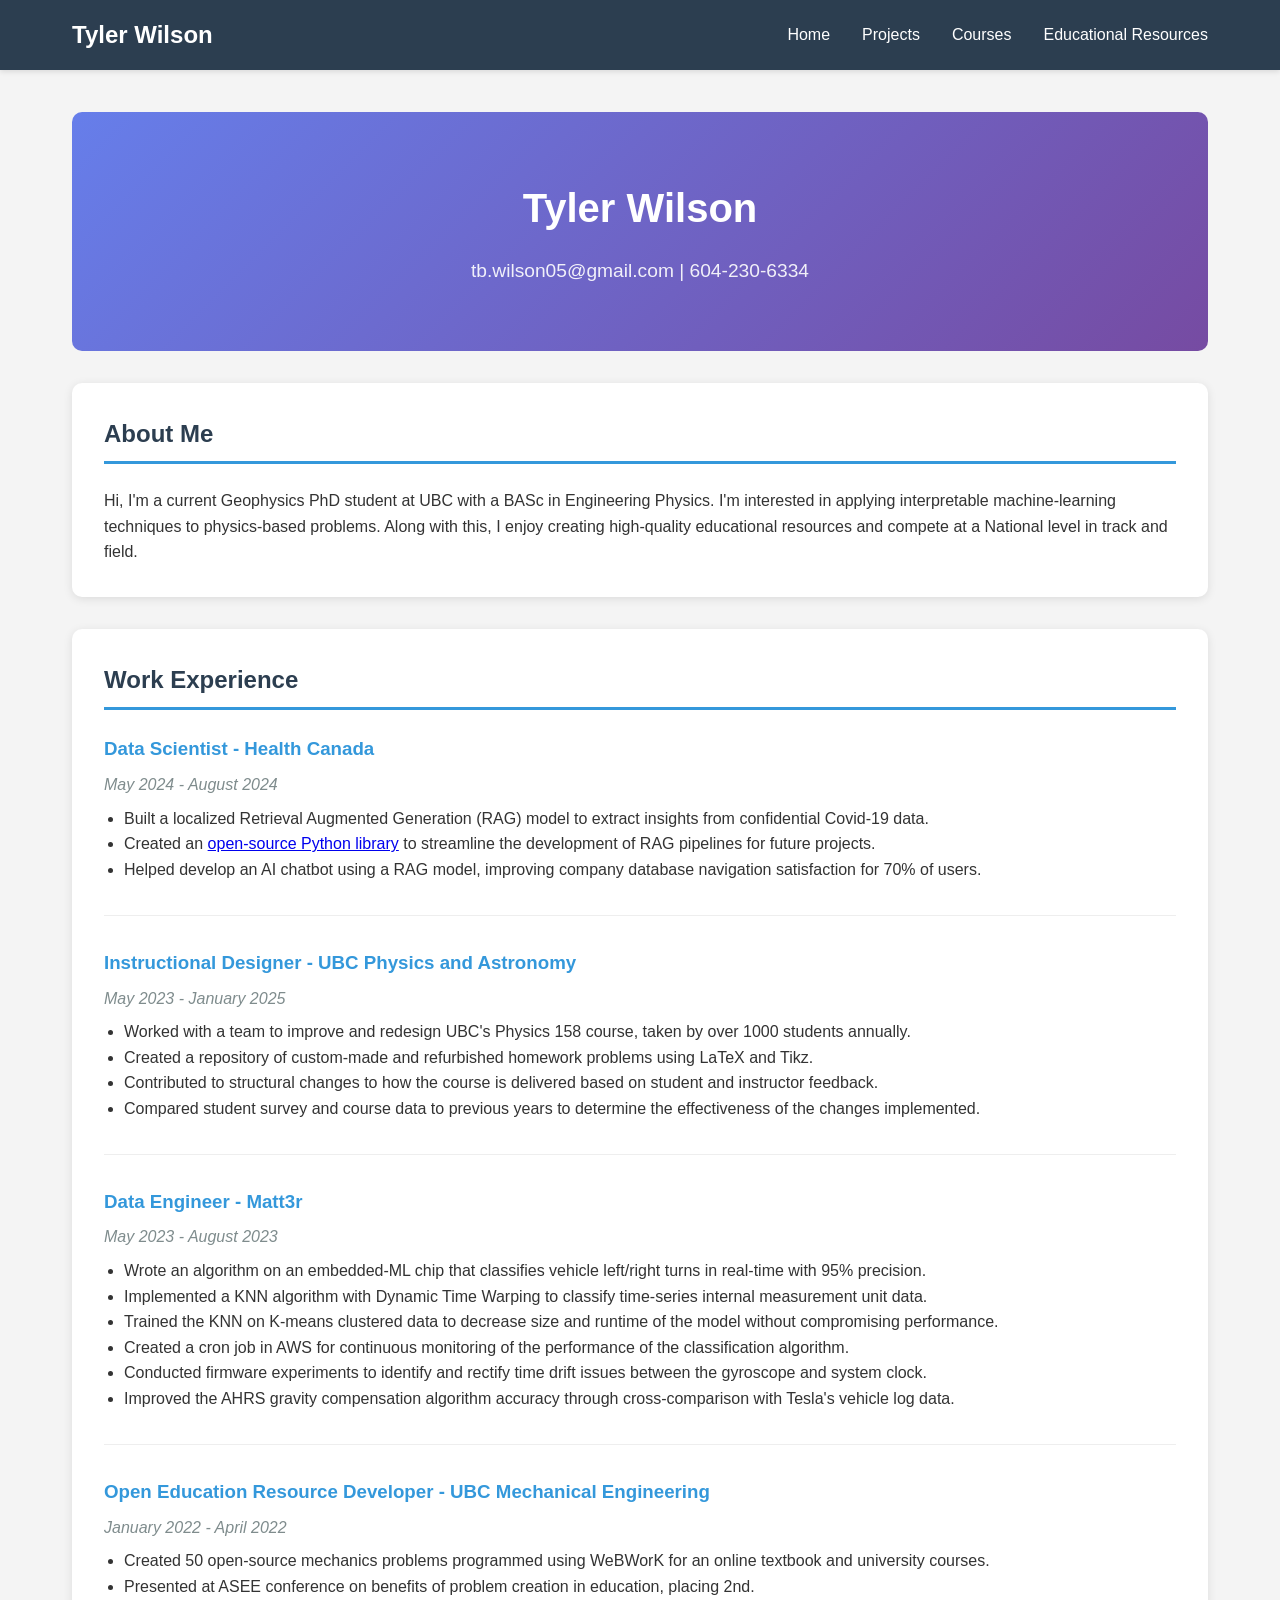
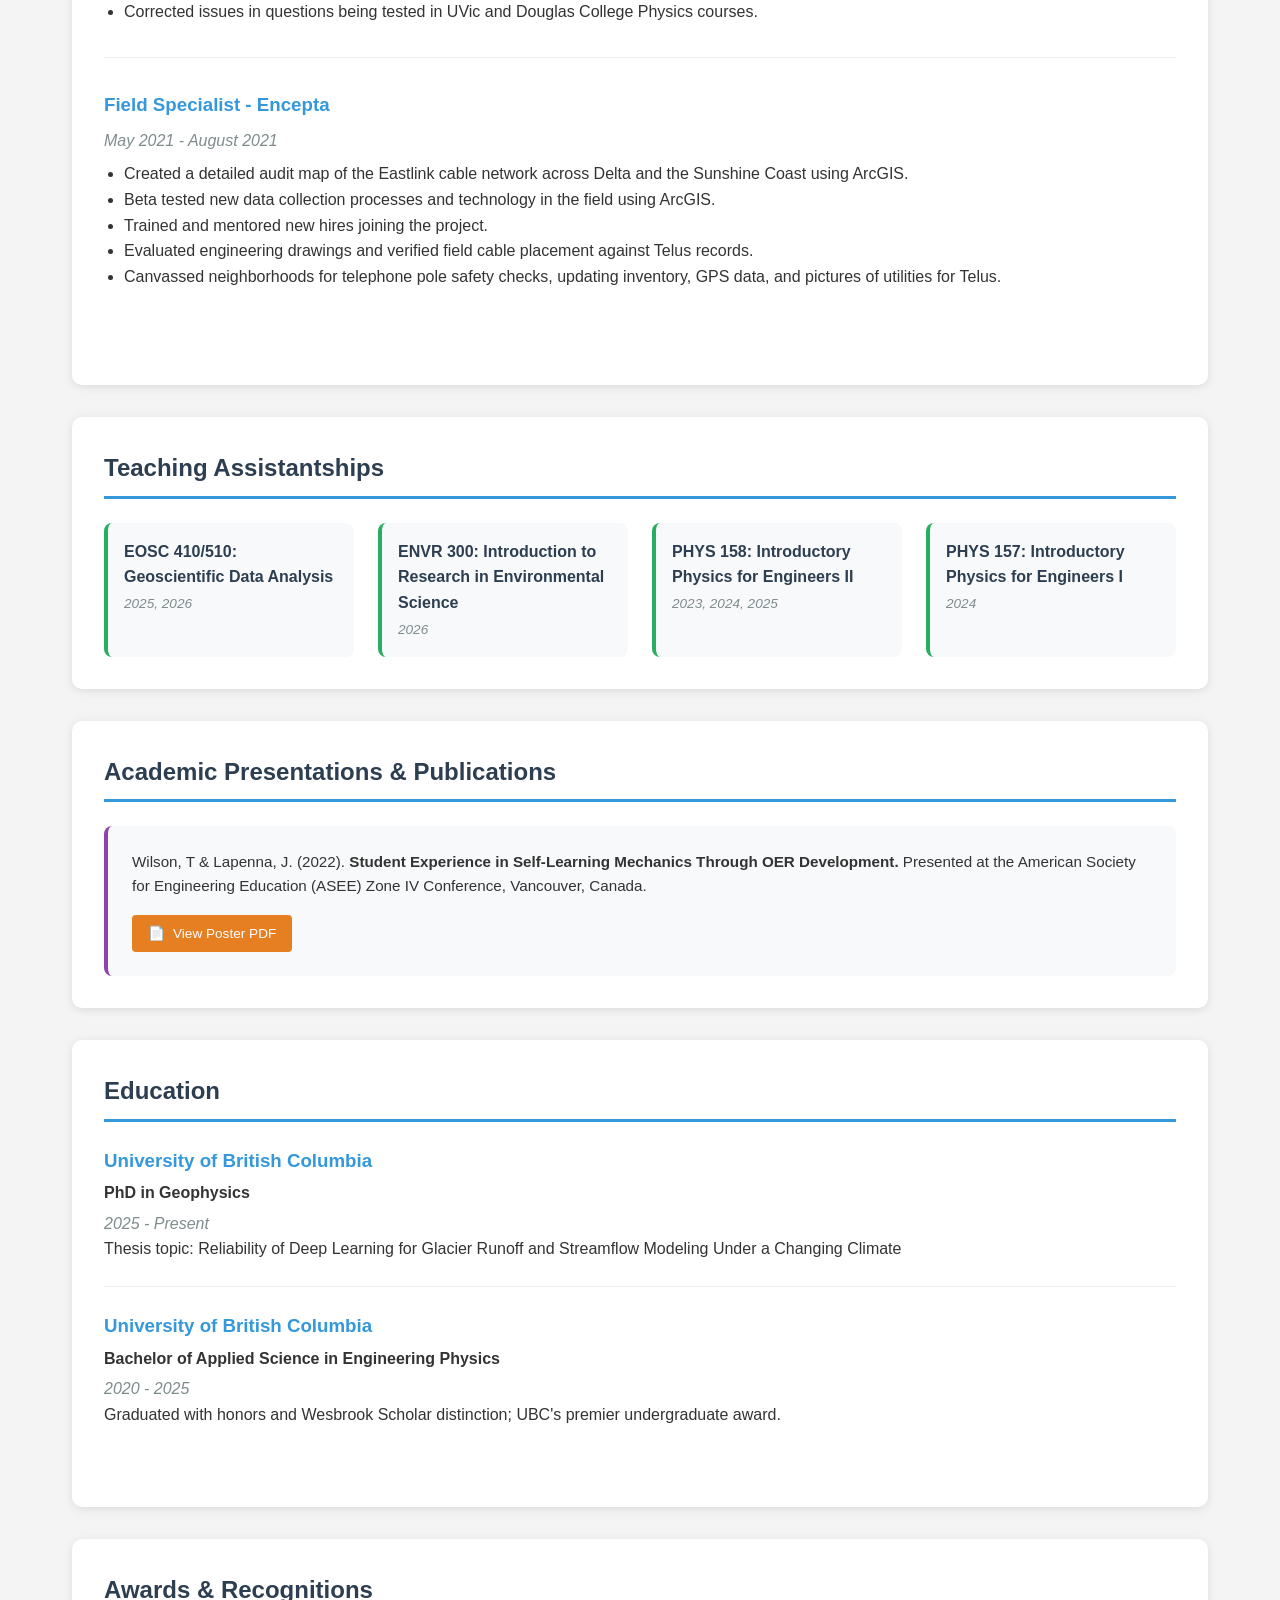
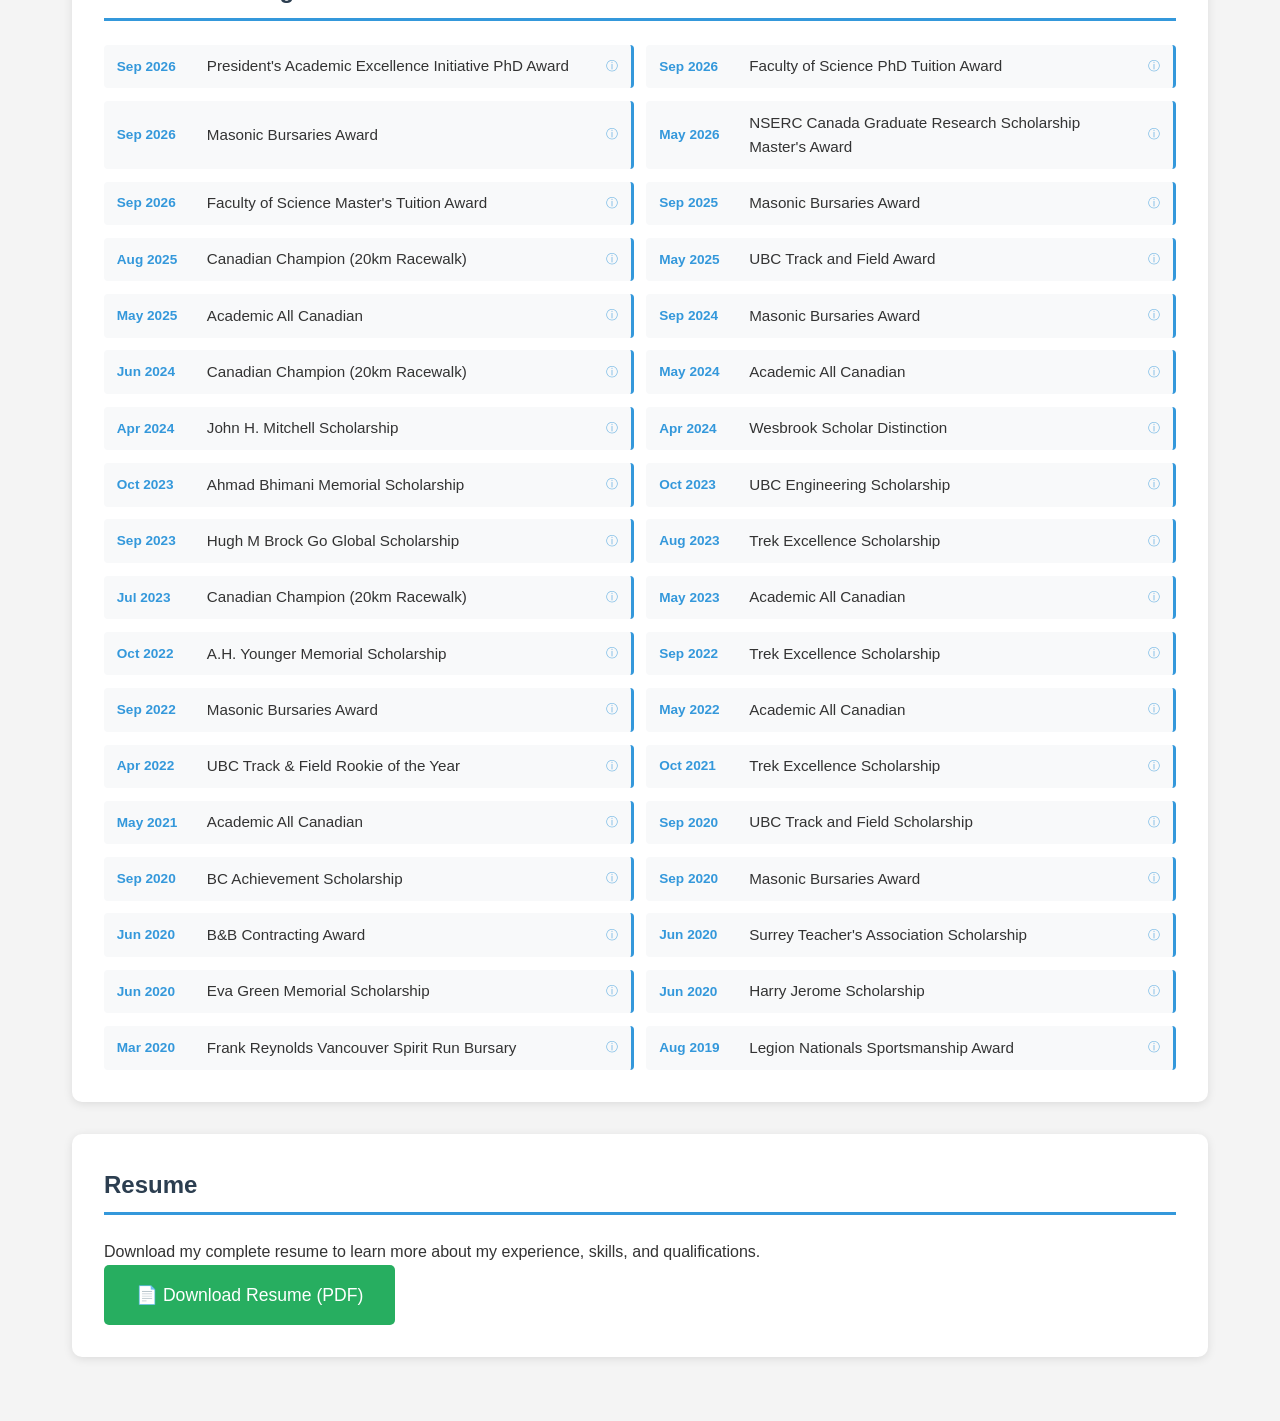
==== commit 2ba68482: "added new award" ====
--- a/index.html
+++ b/index.html
@@ -754,6 +754,11 @@
             <section id="awards">
                 <h2>Awards & Recognitions</h2>
                 <div class="awards-compact-list">
+                    <div class="award-compact-item has-info" onclick="openAward('Sep 2026 ($840)', 'President\'s Academic Excellence Initiative PhD Award', 'Awarded for academic excellence.')">
+                        <span class="year">Sep 2026</span>
+                        <span class="title">President's Academic Excellence Initiative PhD Award</span>
+                        <span class="info-icon">ⓘ</span>
+                    </div>
                     <div class="award-compact-item has-info" onclick="openAward('Sep 2026 ($3,825.68)', 'Faculty of Science PhD Tuition Award', 'Funded by the Graduate Support Initiative, awards are offered annually to domestic and international students who are registered full-time in PhD degree programs in the Faculty of Science at The University of British Columbia. Awards are made on the recommendation of the Faculty of Science in consultation with the Faculty of Graduate and Postdoctoral Studies.')">
                         <span class="year">Sep 2026</span>
                         <span class="title">Faculty of Science PhD Tuition Award</span>
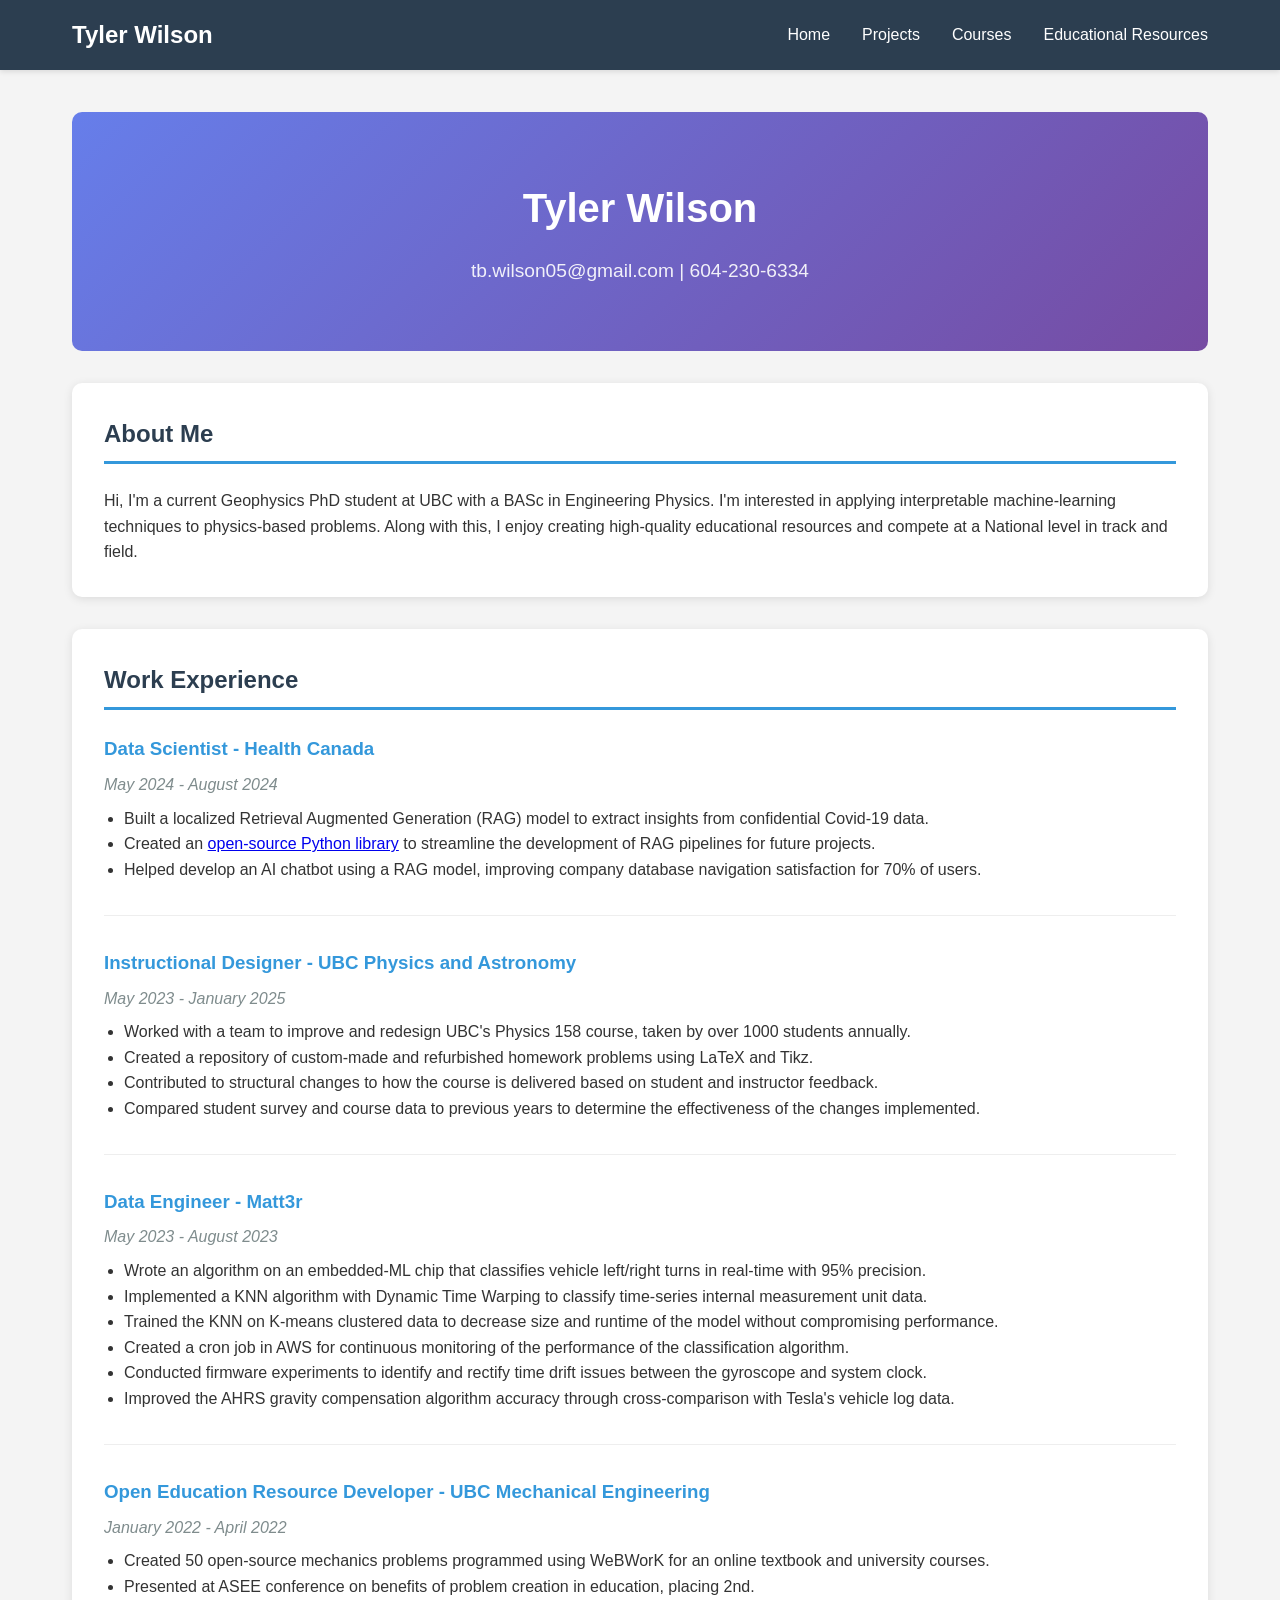
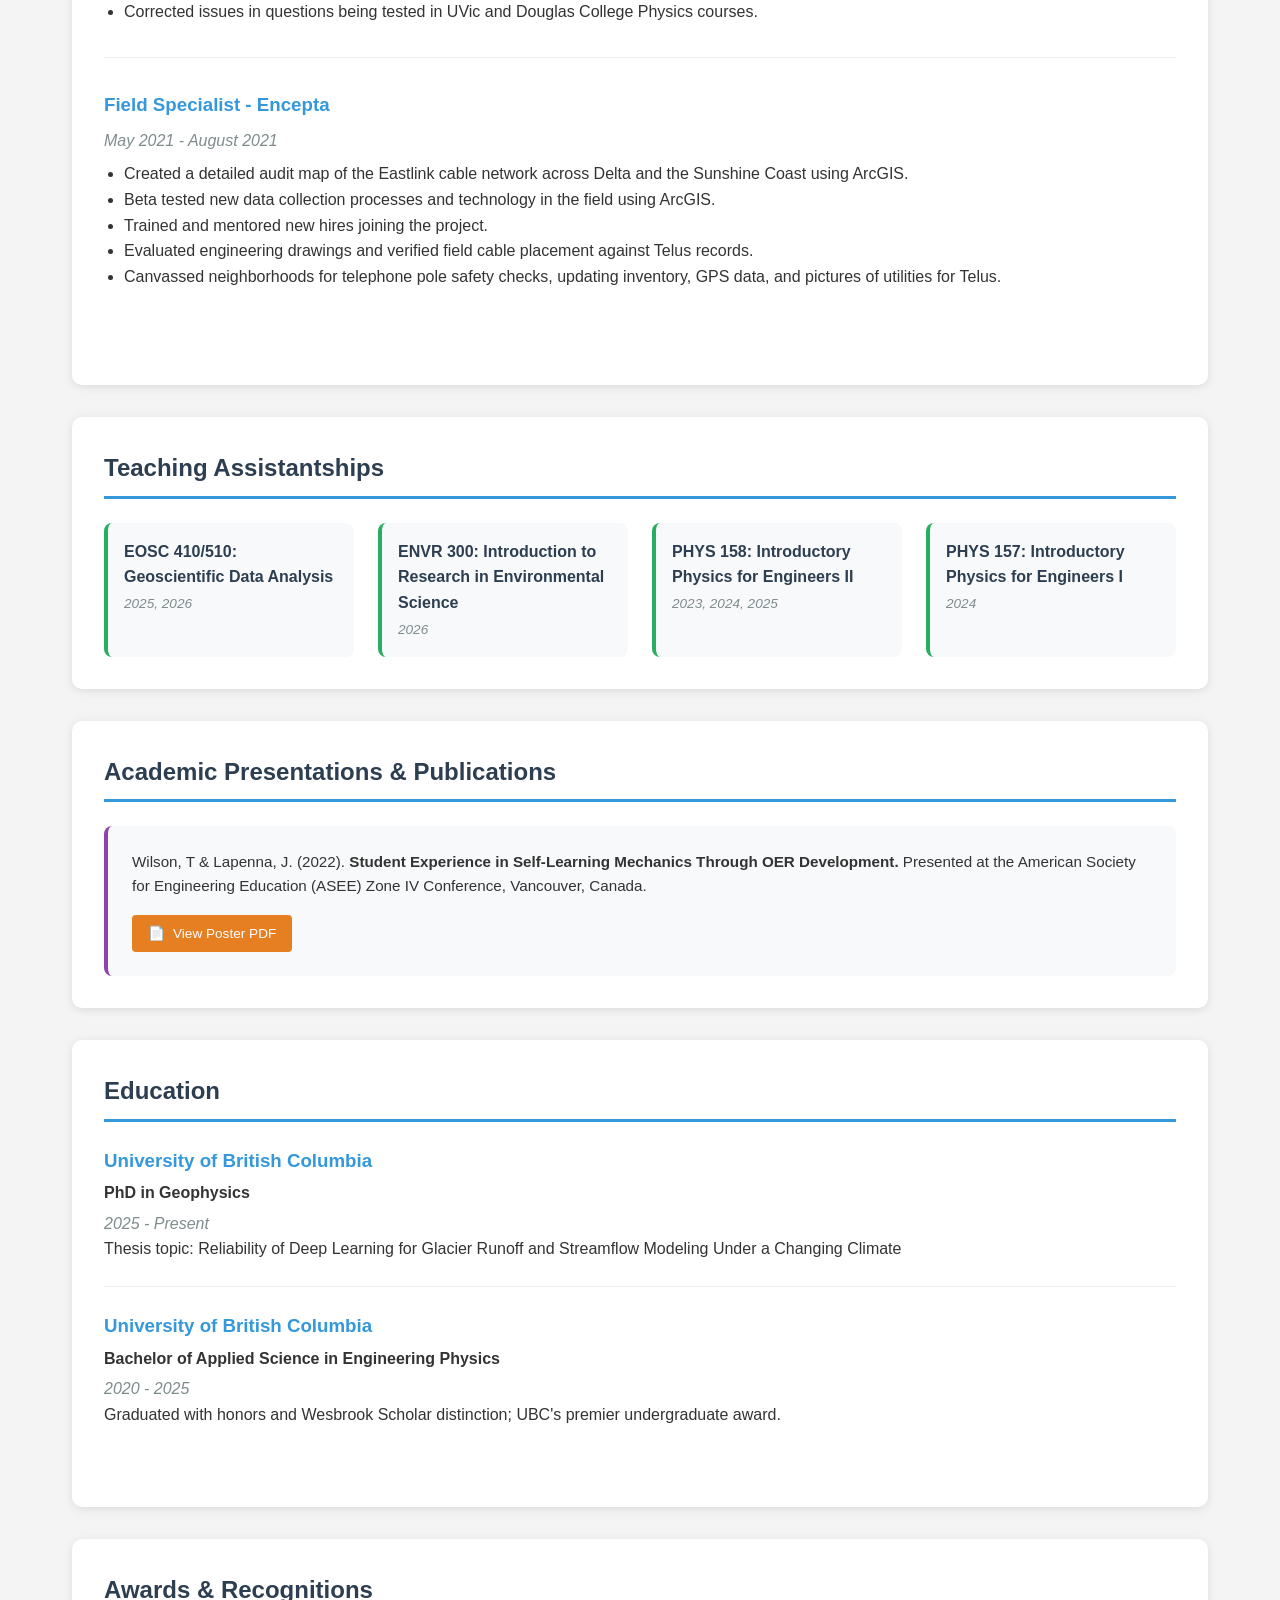
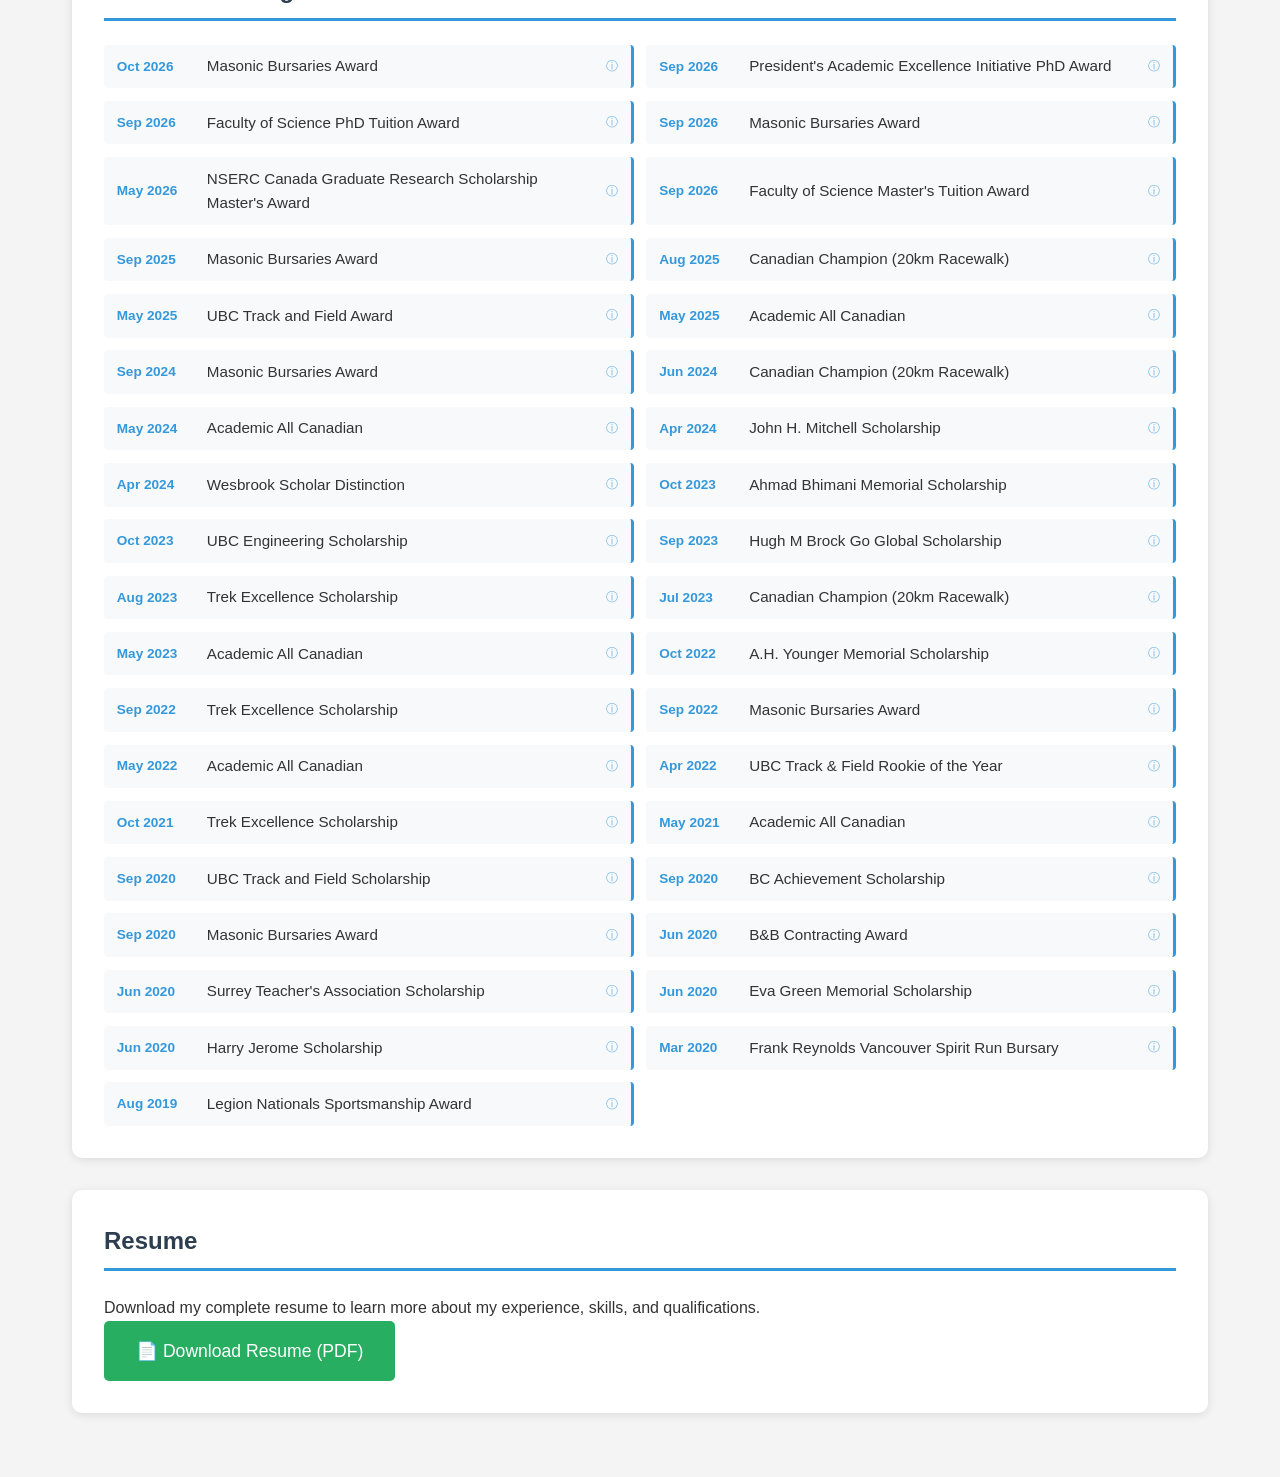
==== commit ba026369: "added Masonic scholarship" ====
--- a/index.html
+++ b/index.html
@@ -754,6 +754,11 @@
             <section id="awards">
                 <h2>Awards & Recognitions</h2>
                 <div class="awards-compact-list">
+                    <div class="award-compact-item has-info" onclick="openAward('Oct 2026 ($2,000)', 'Masonic Bursaries Award', 'Awarded for academic merit and financial need.')">
+                        <span class="year">Oct 2026</span>
+                        <span class="title">Masonic Bursaries Award</span>
+                        <span class="info-icon">ⓘ</span>
+                    </div>
                     <div class="award-compact-item has-info" onclick="openAward('Sep 2026 ($840)', 'President\'s Academic Excellence Initiative PhD Award', 'Awarded for academic excellence.')">
                         <span class="year">Sep 2026</span>
                         <span class="title">President's Academic Excellence Initiative PhD Award</span>
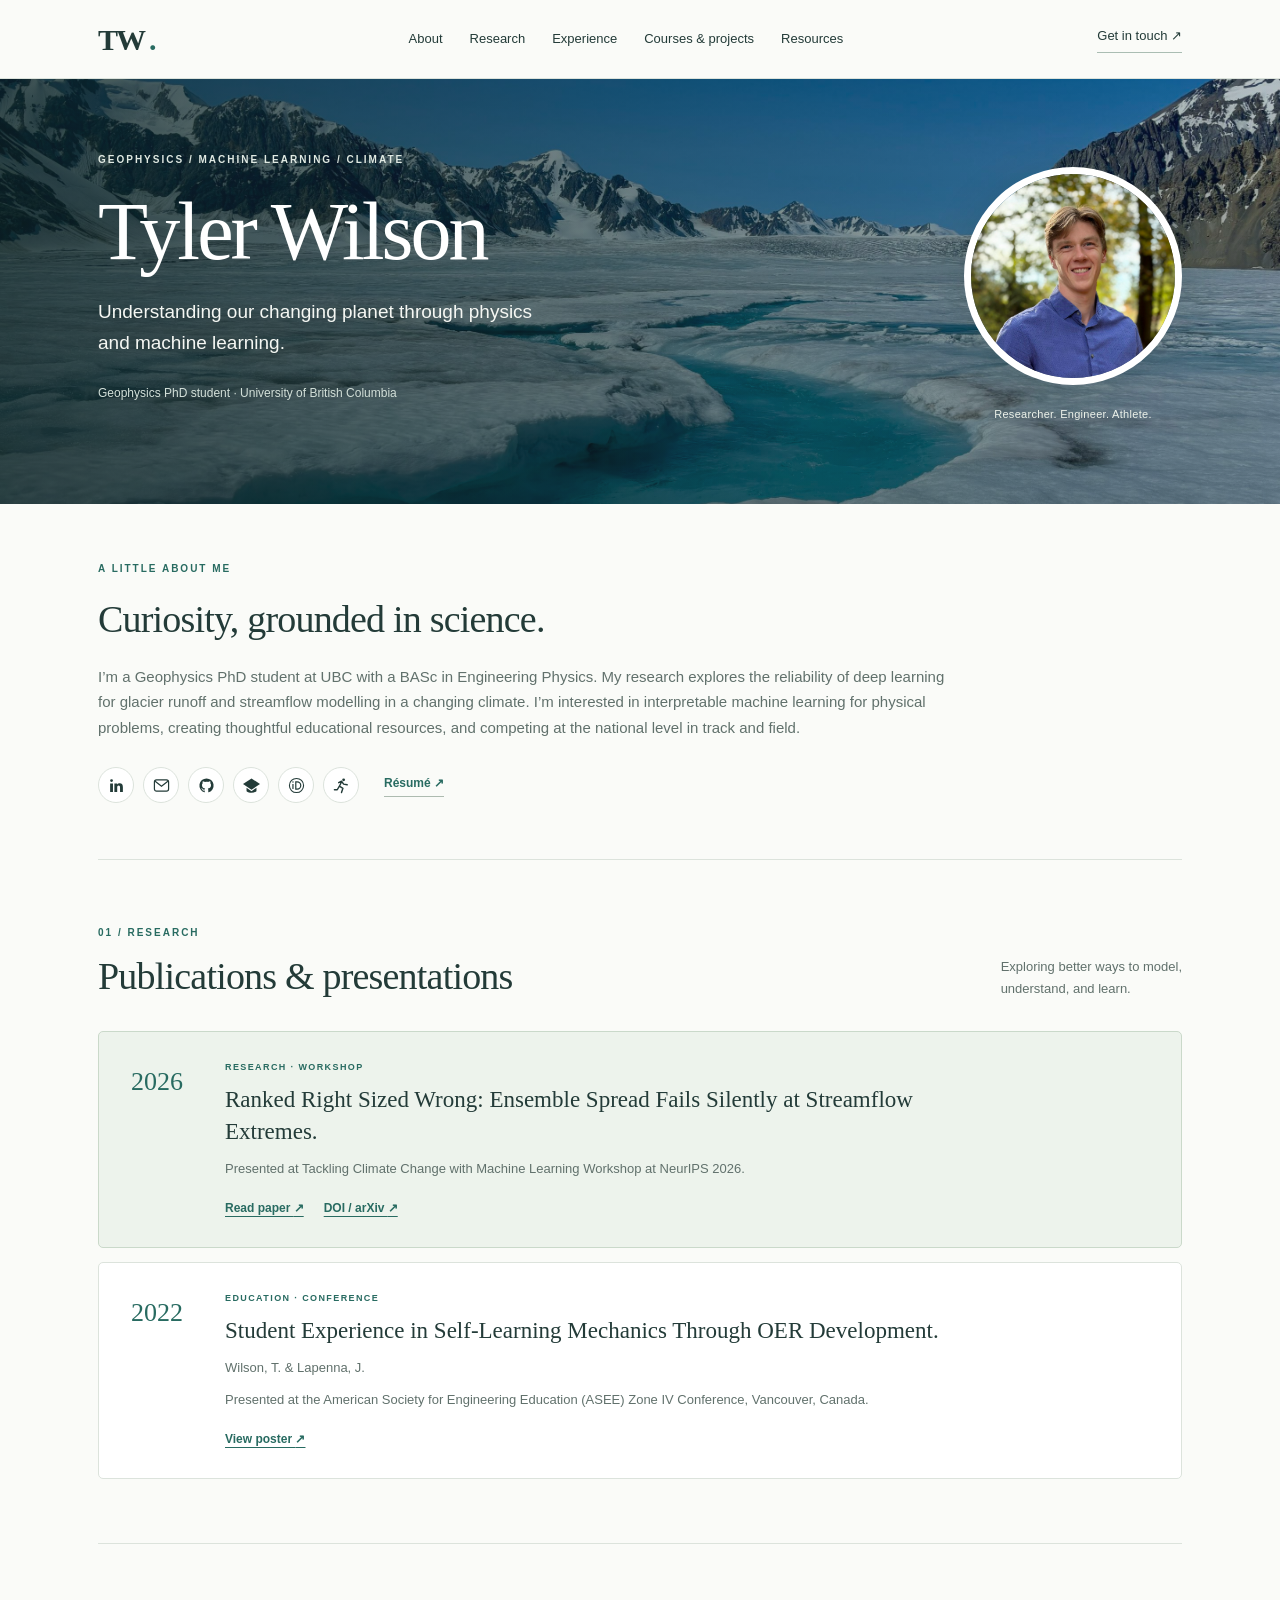
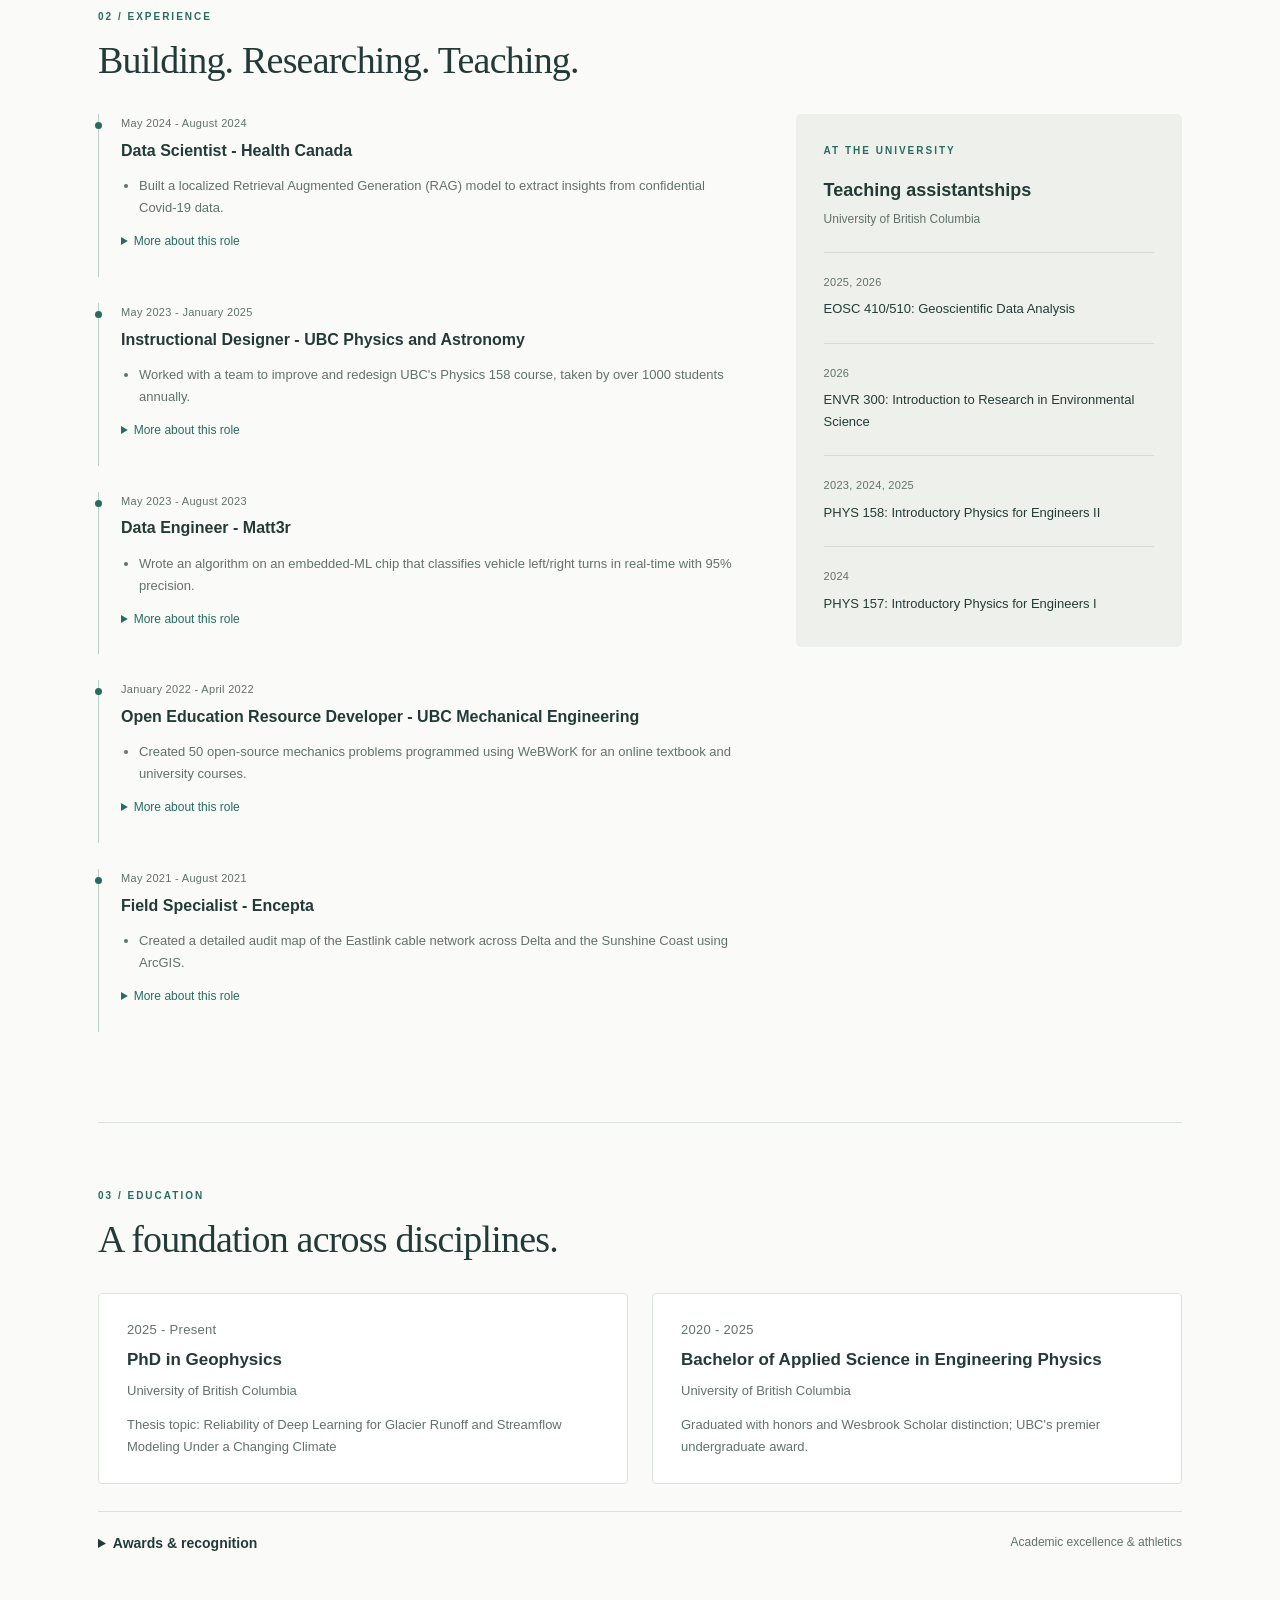
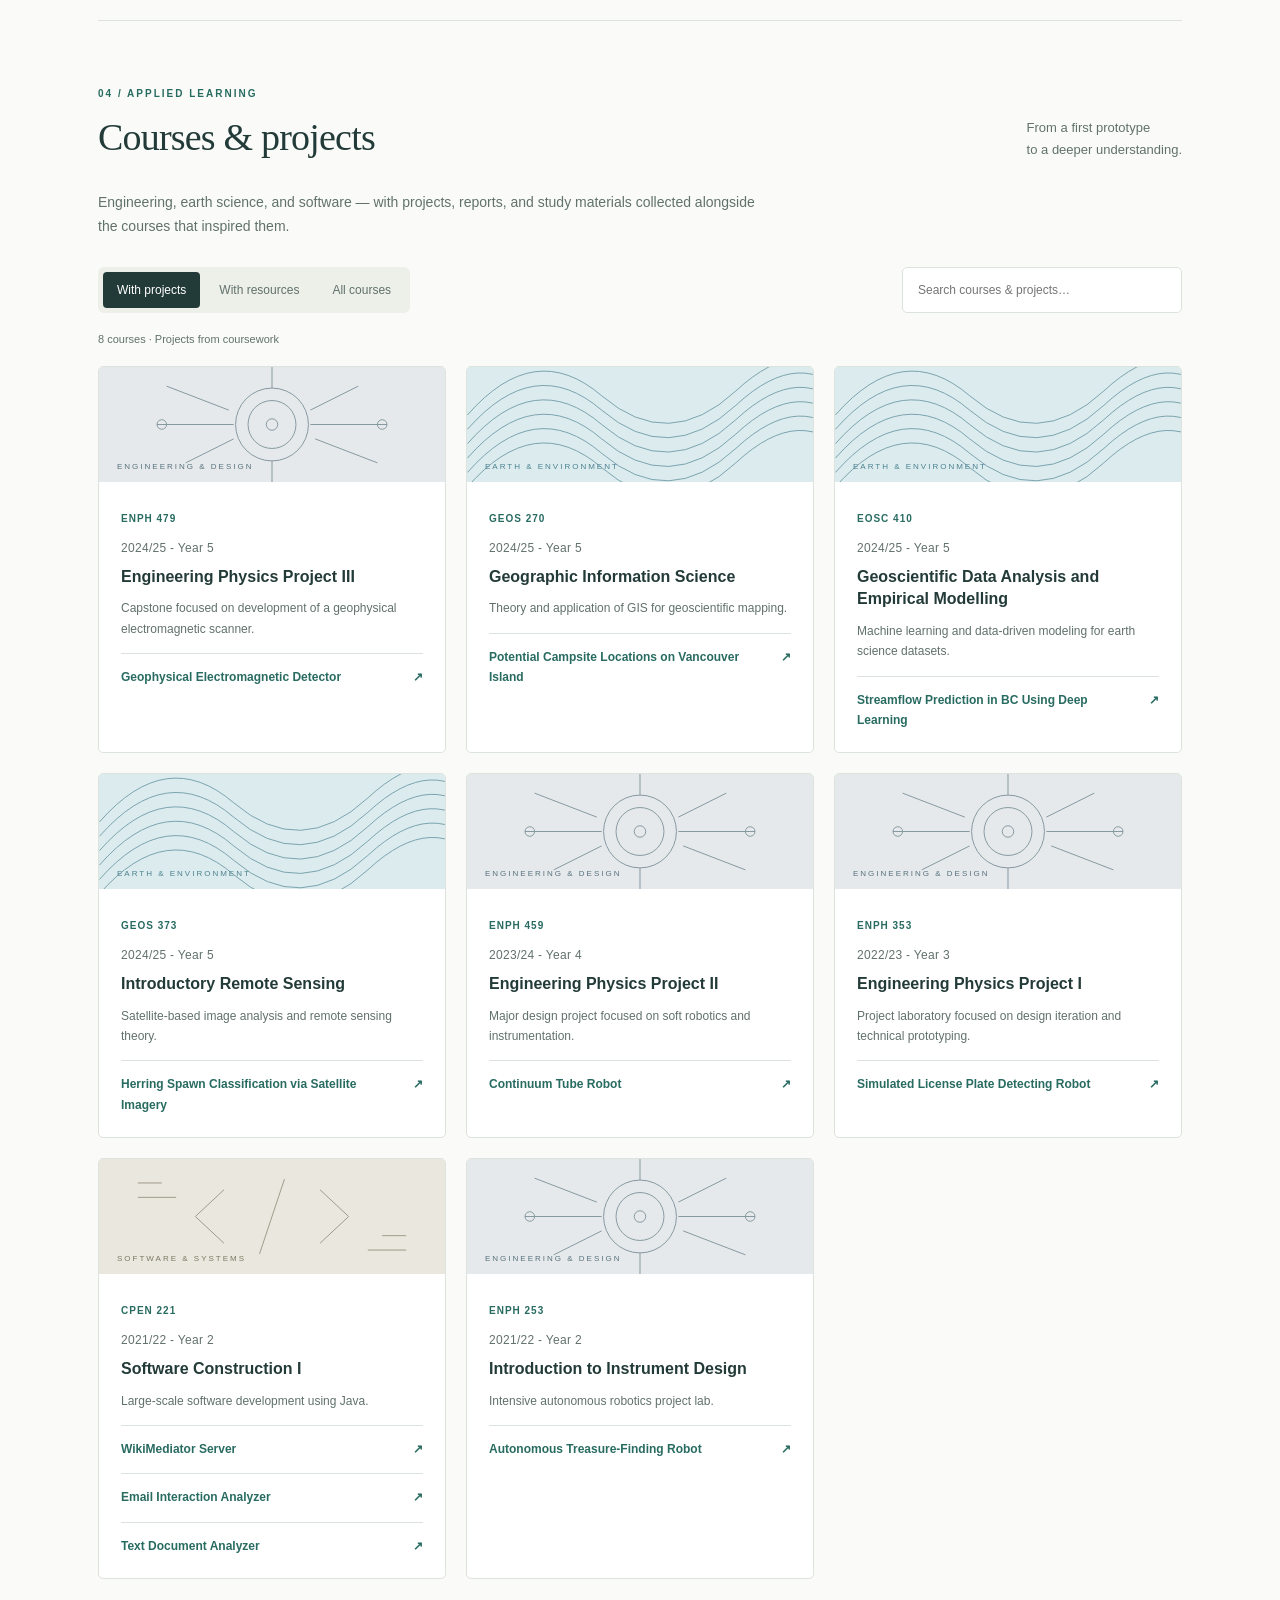
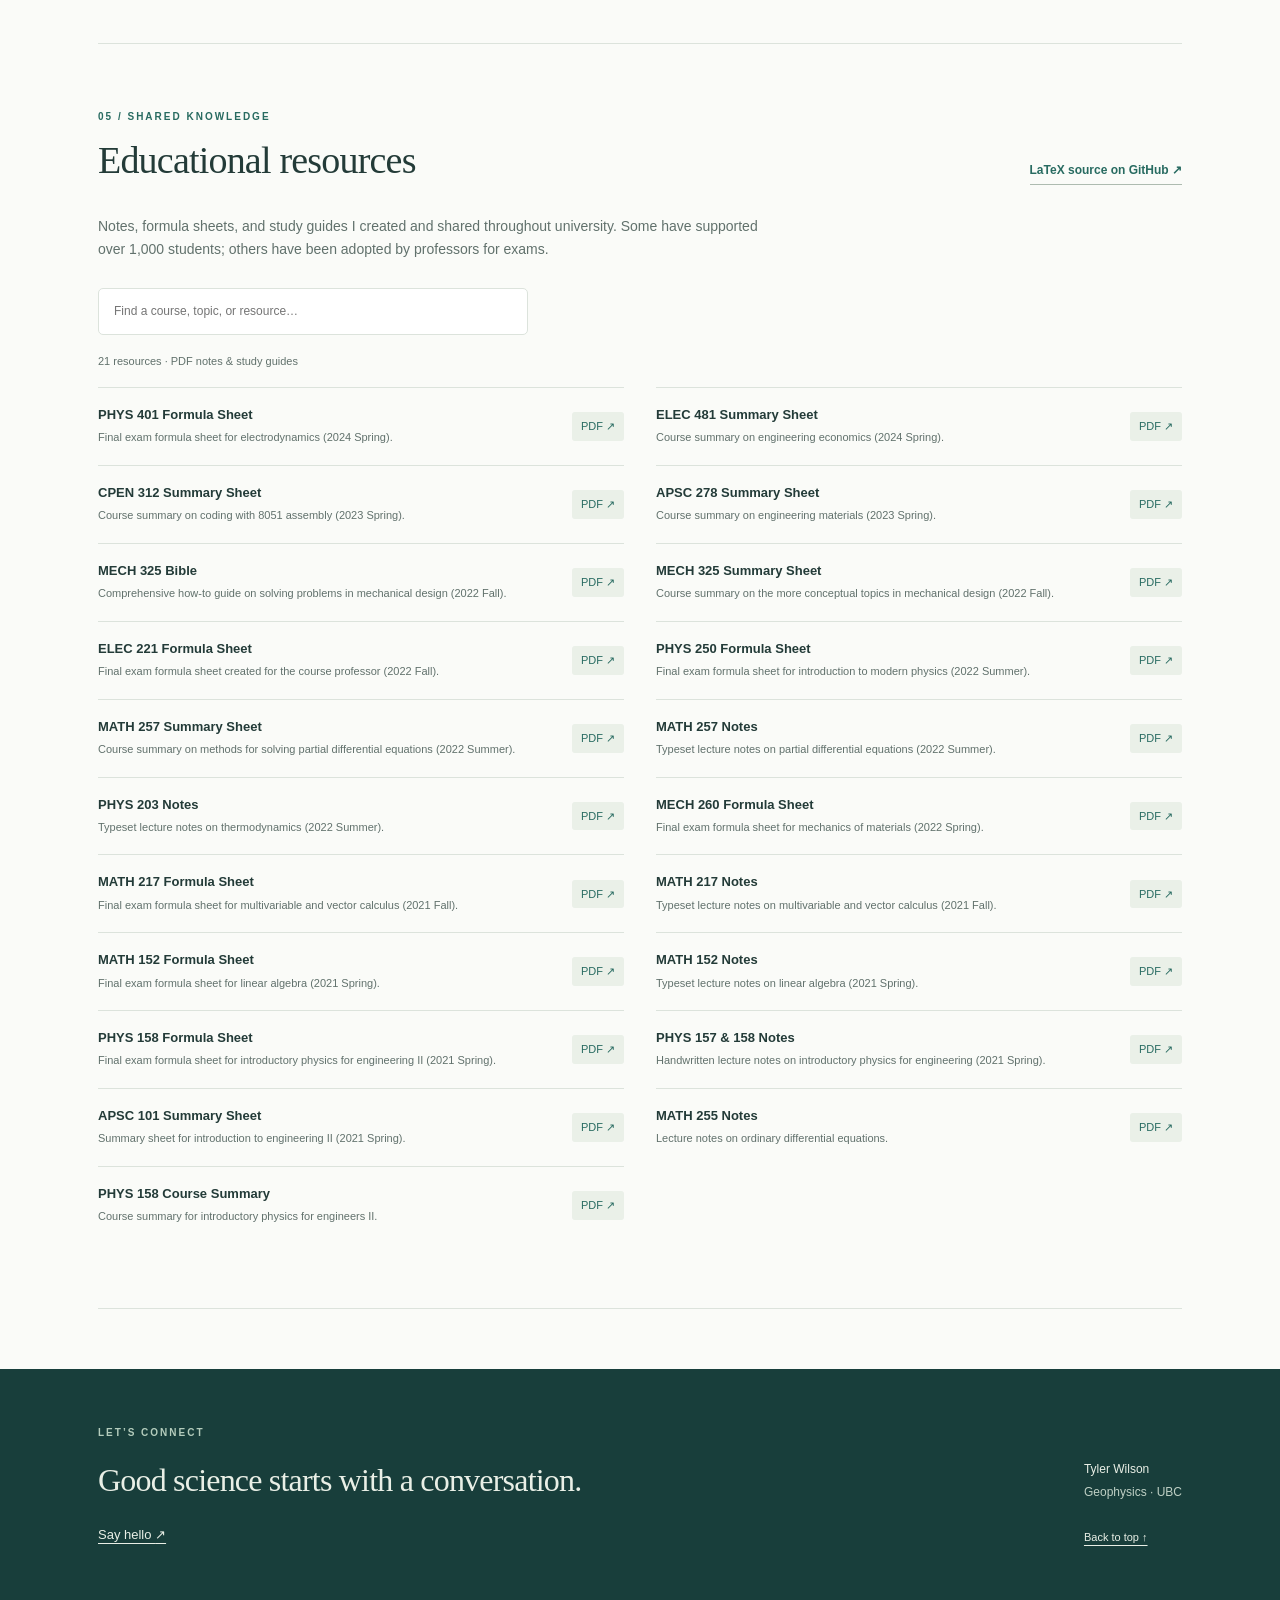
==== commit 610bbcf4: "revamped website" ====
--- a/index.html
+++ b/index.html
@@ -1,1468 +1,296 @@
+﻿
 <!DOCTYPE html>
 <html lang="en">
-<head>
-    <meta charset="UTF-8">
-    <meta name="viewport" content="width=device-width, initial-scale=1.0">
-    <title>Tyler Wilson - Portfolio</title>
-    <style>
-        * {
-            margin: 0;
-            padding: 0;
-            box-sizing: border-box;
-        }
-
-        body {
-            font-family: 'Segoe UI', Tahoma, Geneva, Verdana, sans-serif;
-            line-height: 1.6;
-            color: #333;
-            background: #f4f4f4;
-        }
-
-        /* Navigation */
-        nav {
-            background: #2c3e50;
-            color: #fff;
-            padding: 1rem 0;
-            position: fixed;
-            width: 100%;
-            top: 0;
-            z-index: 1000;
-            box-shadow: 0 2px 5px rgba(0,0,0,0.1);
-        }
-
-        nav .container {
-            max-width: 1200px;
-            margin: 0 auto;
-            padding: 0 2rem;
-            display: flex;
-            justify-content: space-between;
-            align-items: center;
-        }
-
-        nav h1 {
-            font-size: 1.5rem;
-        }
-
-        nav ul {
-            list-style: none;
-            display: flex;
-            gap: 2rem;
-        }
-
-        nav a {
-            color: #fff;
-            text-decoration: none;
-            transition: color 0.3s;
-            cursor: pointer;
-        }
-
-        nav a:hover {
-            color: #3498db;
-        }
-
-        /* Main Content */
-        .container {
-            max-width: 1200px;
-            margin: 0 auto;
-            padding: 0 2rem;
-        }
-
-        .page {
-            display: none;
-            margin-top: 80px;
-            padding: 2rem 0;
-            min-height: calc(100vh - 80px);
-        }
-
-        .page.active {
-            display: block;
-        }
-
-        /* Hero Section */
-        .hero {
-            background: linear-gradient(135deg, #667eea 0%, #764ba2 100%);
-            color: #fff;
-            padding: 4rem 2rem;
-            text-align: center;
-            border-radius: 10px;
-            margin-bottom: 2rem;
-        }
-
-        .hero h2 {
-            font-size: 2.5rem;
-            margin-bottom: 1rem;
-        }
-
-        .hero p {
-            font-size: 1.2rem;
-            opacity: 0.9;
-        }
-
-        /* Section Styling */
-        section {
-            background: #fff;
-            padding: 2rem;
-            margin-bottom: 2rem;
-            border-radius: 10px;
-            box-shadow: 0 2px 10px rgba(0,0,0,0.1);
-        }
-
-        section h2 {
-            color: #2c3e50;
-            margin-bottom: 1.5rem;
-            padding-bottom: 0.5rem;
-            border-bottom: 3px solid #3498db;
-        }
-
-        /* Experience Cards */
-        .experience-item {
-            margin-bottom: 2rem;
-            padding-bottom: 2rem;
-            border-bottom: 1px solid #eee;
-        }
-
-        .experience-item:last-child {
-            border-bottom: none;
-        }
-
-        .experience-item h3 {
-            color: #3498db;
-            margin-bottom: 0.5rem;
-        }
-
-        .experience-item ul {
-            margin-left: 20px;
-        }
-
-        .experience-item .duration {
-            color: #7f8c8d;
-            font-style: italic;
-            margin-bottom: 0.5rem;
-        }
-
-        /* Teaching Assistantship Section */
-        .ta-grid {
-            display: grid;
-            grid-template-columns: repeat(auto-fill, minmax(250px, 1fr));
-            gap: 1.5rem;
-        }
-
-        .ta-item {
-            background: #f8f9fa;
-            padding: 1rem;
-            border-radius: 8px;
-            border-left: 4px solid #27ae60;
-        }
-
-        .ta-item h4 {
-            color: #2c3e50;
-            font-size: 1rem;
-            margin-bottom: 0.2rem;
-        }
-
-        .ta-item .years {
-            font-size: 0.85rem;
-            color: #7f8c8d;
-            font-style: italic;
-        }
-
-        /* Compact Awards Section */
-        .awards-compact-list {
-            display: grid;
-            grid-template-columns: 1fr 1fr;
-            gap: 0.8rem;
-        }
-
-        .award-compact-item {
-            display: flex;
-            align-items: center;
-            gap: 10px;
-            font-size: 0.95rem;
-            padding: 0.6rem 0.8rem;
-            background: #f8f9fa;
-            border-radius: 4px;
-            transition: background 0.2s, transform 0.1s;
-        }
-
-        .award-compact-item.has-info {
-            cursor: pointer;
-            border-right: 3px solid #3498db;
-        }
-
-        .award-compact-item.has-info:hover {
-            background: #ebf5fb;
-            transform: translateX(3px);
-        }
-
-        .award-compact-item .year {
-            font-weight: bold;
-            color: #3498db;
-            min-width: 80px;
-            font-size: 0.85rem;
-        }
-
-        .award-compact-item .title {
-            color: #333;
-            flex-grow: 1;
-        }
-
-        .award-compact-item .info-icon {
-            font-size: 0.75rem;
-            color: #3498db;
-            opacity: 0.7;
-        }
-
-        /* Publication Section */
-        .publication-item {
-            background: #f8f9fa;
-            padding: 1.5rem;
-            border-radius: 8px;
-            border-left: 4px solid #8e44ad;
-            position: relative;
-        }
-
-        .publication-item .citation {
-            font-size: 0.95rem;
-            color: #333;
-            margin-bottom: 1rem;
-        }
-
-        .poster-btn {
-            display: inline-flex;
-            align-items: center;
-            gap: 0.5rem;
-            padding: 0.5rem 1rem;
-            background: #e67e22;
-            color: white;
-            text-decoration: none;
-            border-radius: 4px;
-            font-size: 0.85rem;
-            transition: background 0.3s;
-        }
-
-        .poster-btn:hover {
-            background: #d35400;
-        }
-
-        /* Education Section */
-        .education-item {
-            margin-bottom: 1.5rem;
-            padding-bottom: 1.5rem;
-            border-bottom: 1px solid #eee;
-        }
-
-        .education-item:last-child {
-            border-bottom: none;
-        }
-
-        .education-item h3 {
-            color: #3498db;
-            margin-bottom: 0.3rem;
-        }
-
-        .education-item .degree {
-            font-weight: 600;
-            margin-bottom: 0.3rem;
-        }
-
-        .education-item .year {
-            color: #7f8c8d;
-            font-style: italic;
-        }
-
-        /* Projects List */
-        .projects-list {
-            display: flex;
-            flex-direction: column;
-            gap: 1.5rem;
-        }
-
-        .project-list-item {
-            background: #fff;
-            padding: 1.5rem;
-            border-radius: 8px;
-            border-left: 5px solid #3498db;
-            cursor: pointer;
-            transition: transform 0.3s, box-shadow 0.3s;
-        }
-
-        .project-list-item:hover {
-            transform: translateX(5px);
-            box-shadow: 0 5px 20px rgba(0,0,0,0.15);
-        }
-
-        .project-list-item .project-header {
-            display: flex;
-            justify-content: space-between;
-            align-items: flex-start;
-            margin-bottom: 0.5rem;
-        }
-
-        .project-list-item h3 {
-            color: #2c3e50;
-            margin-bottom: 0.3rem;
-        }
-
-        .project-list-item .date {
-            color: #7f8c8d;
-            font-size: 0.9rem;
-            white-space: nowrap;
-            margin-left: 1rem;
-        }
-
-        .project-list-item p {
-            color: #666;
-            margin-bottom: 0.5rem;
-        }
-
-        /* Modal */
-        .modal {
-            display: none;
-            position: fixed;
-            z-index: 2000;
-            left: 0;
-            top: 0;
-            width: 100%;
-            height: 100%;
-            background: rgba(0,0,0,0.7);
-            overflow-y: auto;
-            padding: 2rem 0;
-        }
-
-        .modal.active {
-            display: block;
-        }
-
-        .modal-content {
-            background: #fff;
-            padding: 2.5rem;
-            border-radius: 10px;
-            max-width: 900px;
-            margin: 0 auto;
-            position: relative;
-        }
-
-        .modal-close {
-            position: absolute;
-            top: 1rem;
-            right: 1rem;
-            font-size: 2rem;
-            cursor: pointer;
-            color: #7f8c8d;
-            background: none;
-            border: none;
-            line-height: 1;
-            padding: 0.5rem;
-        }
-
-        .modal-close:hover {
-            color: #2c3e50;
-        }
-
-        /* Project Links */
-        .project-links {
-            display: flex;
-            flex-wrap: wrap;
-            gap: 1rem;
-            margin: 1.5rem 0;
-        }
-
-        .project-link-btn {
-            display: inline-flex;
-            align-items: center;
-            gap: 0.5rem;
-            padding: 0.7rem 1.2rem;
-            background: #2c3e50;
-            color: #fff;
-            text-decoration: none;
-            border-radius: 5px;
-            font-size: 0.95rem;
-            transition: background 0.3s;
-        }
-
-        .project-link-btn:hover {
-            background: #34495e;
-        }
-
-        .project-link-btn.github { background: #24292e; }
-        .project-link-btn.report { background: #e74c3c; }
-        .project-link-btn.slides { background: #3498db; }
-        .project-link-btn.video { background: #c0392b; }
-        .project-link-btn.storymap { background: #0079c1; }
-
-        /* Video Embed */
-        .video-container {
-            position: relative;
-            padding-bottom: 56.25%;
-            height: 0;
-            overflow: hidden;
-            margin: 1.5rem 0;
-            border-radius: 8px;
-        }
-
-        .video-container iframe {
-            position: absolute;
-            top: 0;
-            left: 0;
-            width: 100%;
-            height: 100%;
-            border: none;
-            border-radius: 8px;
-        }
-
-        /* Contributors */
-        .contributors {
-            margin: 1.5rem 0;
-            padding: 1rem;
-            background: #f8f9fa;
-            border-radius: 8px;
-        }
-
-        .contributors h4 {
-            color: #2c3e50;
-            margin-bottom: 0.8rem;
-            font-size: 1rem;
-        }
-
-        .contributors-list {
-            display: flex;
-            flex-wrap: wrap;
-            gap: 0.8rem;
-        }
-
-        .contributor-tag {
-            background: #3498db;
-            color: #fff;
-            padding: 0.4rem 0.9rem;
-            border-radius: 20px;
-            font-size: 0.85rem;
-        }
-
-        .project-section {
-            margin: 1.5rem 0;
-        }
-
-        .project-section h3 {
-            color: #2c3e50;
-            margin-bottom: 0.8rem;
-            font-size: 1.2rem;
-        }
-
-        .project-section p {
-            color: #666;
-            line-height: 1.8;
-            margin-bottom: 0.8rem;
-        }
-
-        .project-section ul {
-            padding-left: 1.5rem;
-            color: #666;
-        }
-
-        .project-section ul li {
-            margin-bottom: 0.5rem;
-        }
-
-        /* Download Btn */
-        .download-btn {
-            display: inline-block;
-            padding: 1rem 2rem;
-            background: #27ae60;
-            color: #fff;
-            text-decoration: none;
-            border-radius: 5px;
-            font-size: 1.1rem;
-            transition: background 0.3s;
-        }
-
-        .download-btn:hover {
-            background: #229954;
-        }
-
-        /* Educational Resources */
-        .resource-list {
-            display: grid;
-            gap: 1rem;
-        }
-
-        .resource-item {
-            display: flex;
-            justify-content: space-between;
-            align-items: center;
-            padding: 1rem;
-            background: #f8f9fa;
-            border-radius: 5px;
-        }
-
-        .resource-item .info h3 {
-            color: #2c3e50;
-            margin-bottom: 0.3rem;
-        }
-
-        .resource-item .info p {
-            color: #666;
-            font-size: 0.9rem;
-        }
-
-        .resource-btn {
-            padding: 0.5rem 1rem;
-            background: #e74c3c;
-            color: #fff;
-            text-decoration: none;
-            border-radius: 5px;
-            transition: background 0.3s;
-            white-space: nowrap;
-        }
-
-        .resource-btn:hover {
-            background: #c0392b;
-        }
-
-        /* Courses Styling */
-        .course-year-header {
-            color: #2c3e50;
-            font-size: 1.4rem;
-            margin: 1rem 0;
-            padding-left: 0.5rem;
-            border-left: 5px solid #3498db;
-        }
-
-        .course-grid {
-            display: grid;
-            grid-template-columns: repeat(auto-fill, minmax(280px, 1fr));
-            gap: 1.5rem;
-            margin-bottom: 3rem;
-        }
-
-        .course-card {
-            background: #fff;
-            border: 1px solid #e1e4e8;
-            border-radius: 8px;
-            padding: 1.2rem;
-            border-top: 4px solid #3498db;
-            transition: transform 0.2s, box-shadow 0.2s;
-            display: flex;
-            flex-direction: column;
-        }
-
-        .course-card:hover {
-            transform: translateY(-5px);
-            box-shadow: 0 5px 15px rgba(0,0,0,0.1);
-        }
-
-        .course-card .course-code {
-            color: #3498db;
-            font-weight: 700;
-            font-size: 0.85rem;
-            letter-spacing: 0.5px;
-            margin-bottom: 0.4rem;
-            display: block;
-        }
-
-        .course-card h3 {
-            color: #2c3e50;
-            font-size: 1rem;
-            margin-bottom: 0.6rem;
-            line-height: 1.3;
-        }
-
-        .course-card p {
-            color: #666;
-            font-size: 0.85rem;
-            line-height: 1.5;
-        }
-
-        /* Responsive */
-        @media (max-width: 768px) {
-            nav .container {
-                flex-direction: column;
-                gap: 1rem;
-            }
-
-            nav ul {
-                flex-wrap: wrap;
-                justify-content: center;
-                gap: 1rem;
-            }
-
-            .awards-compact-list {
-                grid-template-columns: 1fr;
-            }
-
-            .hero h2 {
-                font-size: 2rem;
-            }
-
-            .project-list-item .project-header {
-                flex-direction: column;
-            }
-
-            .project-list-item .date {
-                margin-left: 0;
-                margin-top: 0.3rem;
-            }
-
-            .resource-item {
-                flex-direction: column;
-                align-items: flex-start;
-                gap: 1rem;
-            }
-
-            .modal-content {
-                padding: 2rem 1.5rem;
-                margin: 0 1rem;
-            }
-
-            .project-links {
-                flex-direction: column;
-            }
-        }
-    </style>
-</head>
-<body>
-    <nav>
-        <div class="container">
-            <h1>Tyler Wilson</h1>
-            <ul>
-                <li><a href="#" data-page="home">Home</a></li>
-                <li><a href="#" data-page="projects">Projects</a></li>
-                <li><a href="#" data-page="courses">Courses</a></li>
-                <li><a href="#" data-page="resources">Educational Resources</a></li>
-            </ul>
-        </div>
-    </nav>
-
-    <!-- Home Page -->
-    <div id="home" class="page active">
-        <div class="container">
-            <div class="hero">
-                <h2>Tyler Wilson</h2>
-                <p>tb.wilson05@gmail.com | 604-230-6334</p>
-            </div>
-
-            <section id="about">
-                <h2>About Me</h2>
-                <p>Hi, I'm a current Geophysics PhD student at UBC with a BASc in Engineering Physics. I'm interested in applying interpretable machine-learning techniques to physics-based problems. Along with this, I enjoy creating high-quality educational resources and compete at a National level in track and field.</p>
-            </section>
-
-            <section id="experience">
-                <h2>Work Experience</h2>
-                <div class="experience-item">
-                    <h3>Data Scientist - Health Canada</h3>
-                    <p class="duration">May 2024 - August 2024</p>
-                    <ul>
-                        <li>Built a localized Retrieval Augmented Generation (RAG) model to extract insights from confidential Covid-19 data.</li>
-                        <li>Created an <a href="https://github.com/hc-sc-ocdo-bdpd/faiss-search/tree/dev">open-source Python library</a> to streamline the development of RAG pipelines for future projects.</li>
-                        <li>Helped develop an AI chatbot using a RAG model, improving company database navigation satisfaction for 70% of users.</li>
-                    </ul>
-                </div>
-                <div class="experience-item">
-                    <h3>Instructional Designer - UBC Physics and Astronomy</h3>
-                    <p class="duration">May 2023 - January 2025</p>
-                    <ul>
-                        <li>Worked with a team to improve and redesign UBC's Physics 158 course, taken by over 1000 students annually.</li>
-                        <li>Created a repository of custom-made and refurbished homework problems using LaTeX and Tikz.</li>
-                        <li>Contributed to structural changes to how the course is delivered based on student and instructor feedback.</li>
-                        <li>Compared student survey and course data to previous years to determine the effectiveness of the changes implemented.</li>
-                    </ul>
-                </div>
-                <div class="experience-item">
-                    <h3>Data Engineer - Matt3r</h3>
-                    <p class="duration">May 2023 - August 2023</p>
-                    <ul>
-                        <li>Wrote an algorithm on an embedded-ML chip that classifies vehicle left/right turns in real-time with 95% precision.</li>
-                        <li>Implemented a KNN algorithm with Dynamic Time Warping to classify time-series internal measurement unit data.</li>
-                        <li>Trained the KNN on K-means clustered data to decrease size and runtime of the model without compromising performance.</li>
-                        <li>Created a cron job in AWS for continuous monitoring of the performance of the classification algorithm.</li>
-                        <li>Conducted firmware experiments to identify and rectify time drift issues between the gyroscope and system clock.</li>
-                        <li>Improved the AHRS gravity compensation algorithm accuracy through cross-comparison with Tesla's vehicle log data.</li>
-                    </ul>
-                </div>
-                <div class="experience-item">
-                    <h3>Open Education Resource Developer - UBC Mechanical Engineering</h3>
-                    <p class="duration">January 2022 - April 2022</p>
-                    <ul>
-                        <li>Created 50 open-source mechanics problems programmed using WeBWorK for an online textbook and university courses.</li>
-                        <li>Presented at ASEE conference on benefits of problem creation in education, placing 2nd.</li>
-                        <li>Corrected issues in questions being tested in UVic and Douglas College Physics courses.</li>
-                    </ul>
-                </div>
-                <div class="experience-item">
-                    <h3>Field Specialist - Encepta</h3>
-                    <p class="duration">May 2021 - August 2021</p>
-                    <ul>
-                        <li>Created a detailed audit map of the Eastlink cable network across Delta and the Sunshine Coast using ArcGIS.</li>
-                        <li>Beta tested new data collection processes and technology in the field using ArcGIS.</li>
-                        <li>Trained and mentored new hires joining the project.</li>
-                        <li>Evaluated engineering drawings and verified field cable placement against Telus records.</li>
-                        <li>Canvassed neighborhoods for telephone pole safety checks, updating inventory, GPS data, and pictures of utilities for Telus.</li>
-                    </ul>
-                </div>
-            </section>
-
-            <section id="teaching">
-                <h2>Teaching Assistantships</h2>
-                <div class="ta-grid">
-                    <div class="ta-item">
-                        <h4>EOSC 410/510: Geoscientific Data Analysis</h4>
-                        <p class="years">2025, 2026</p>
-                    </div>
-                    <div class="ta-item">
-                        <h4>ENVR 300: Introduction to Research in Environmental Science</h4>
-                        <p class="years">2026</p>
-                    </div>
-                    <div class="ta-item">
-                        <h4>PHYS 158: Introductory Physics for Engineers II</h4>
-                        <p class="years">2023, 2024, 2025</p>
-                    </div>
-                    <div class="ta-item">
-                        <h4>PHYS 157: Introductory Physics for Engineers I</h4>
-                        <p class="years">2024</p>
-                    </div>
-                </div>
-            </section>
-
-            <section id="presentations">
-                <h2>Academic Presentations & Publications</h2>
-                <div class="publication-item">
-                    <p class="citation">
-                        Wilson, T & Lapenna, J. (2022). <strong>Student Experience in Self-Learning Mechanics Through OER Development.</strong> 
-                        Presented at the American Society for Engineering Education (ASEE) Zone IV Conference, Vancouver, Canada.
-                    </p>
-                    <a href="content/publications/ASEE_Zone_IV_Poster_2022.pdf" target="_blank" class="poster-btn">
-                        <span>📄</span> View Poster PDF
-                    </a>
-                </div>
-            </section>
-
-            <section id="education">
-                <h2>Education</h2>
-                <div class="education-item">
-                    <h3>University of British Columbia</h3>
-                    <p class="degree">PhD in Geophysics</p>
-                    <p class="year">2025 - Present</p>
-                    <p>Thesis topic: Reliability of Deep Learning for Glacier Runoff and Streamflow Modeling Under a Changing Climate </p>
-                </div>
-                <div class="education-item">
-                    <h3>University of British Columbia</h3>
-                    <p class="degree">Bachelor of Applied Science in Engineering Physics</p>
-                    <p class="year">2020 - 2025</p>
-                    <p>Graduated with honors and Wesbrook Scholar distinction; UBC's premier undergraduate award.</p>
-                </div>
-            </section>
-
-            <section id="awards">
-                <h2>Awards & Recognitions</h2>
-                <div class="awards-compact-list">
-                    <div class="award-compact-item has-info" onclick="openAward('Oct 2026 ($2,000)', 'Masonic Bursaries Award', 'Awarded for academic merit and financial need.')">
-                        <span class="year">Oct 2026</span>
-                        <span class="title">Masonic Bursaries Award</span>
-                        <span class="info-icon">ⓘ</span>
-                    </div>
-                    <div class="award-compact-item has-info" onclick="openAward('Sep 2026 ($840)', 'President\'s Academic Excellence Initiative PhD Award', 'Awarded for academic excellence.')">
-                        <span class="year">Sep 2026</span>
-                        <span class="title">President's Academic Excellence Initiative PhD Award</span>
-                        <span class="info-icon">ⓘ</span>
-                    </div>
-                    <div class="award-compact-item has-info" onclick="openAward('Sep 2026 ($3,825.68)', 'Faculty of Science PhD Tuition Award', 'Funded by the Graduate Support Initiative, awards are offered annually to domestic and international students who are registered full-time in PhD degree programs in the Faculty of Science at The University of British Columbia. Awards are made on the recommendation of the Faculty of Science in consultation with the Faculty of Graduate and Postdoctoral Studies.')">
-                        <span class="year">Sep 2026</span>
-                        <span class="title">Faculty of Science PhD Tuition Award</span>
-                        <span class="info-icon">ⓘ</span>
-                    </div>
-                    <div class="award-compact-item has-info" onclick="openAward('Sep 2026 ($3,000)', 'Masonic Bursaries Award', 'Awarded for academic merit and financial need.')">
-                        <span class="year">Sep 2026</span>
-                        <span class="title">Masonic Bursaries Award</span>
-                        <span class="info-icon">ⓘ</span>
-                    </div>
-                    <div class="award-compact-item has-info" onclick="openAward('May 2026 ($27,000)', 'NSERC Canada Graduate Research Scholarship Master\'s Award', 'The Natural Sciences and Engineering Research Council (NSERC) offers funding to support Master\'s students undertaking research in natural sciences and engineering. The awards are made on the recommendation of the Faculty of Graduate and Postdoctoral Studies.')">
-                        <span class="year">May 2026</span>
-                        <span class="title">NSERC Canada Graduate Research Scholarship Master's Award</span>
-                        <span class="info-icon">ⓘ</span>
-                    </div>
-                    <div class="award-compact-item has-info" onclick="openAward('Sep 2025 ($5,663.52)', 'Faculty of Science Master\'s Tuition Award', 'Funded by the Faculty of Science, awards are offered annually to students who are registered full-time in a thesis-based Master\'s degree program and whose primary supervisor is a faculty member in the Faculty of Science at The University of British Columbia. Awards are made on the recommendation of the Faculty of Science in consultation with the Faculty of Graduate and Postdoctoral Studies.')">
-                        <span class="year">Sep 2026</span>
-                        <span class="title">Faculty of Science Master's Tuition Award</span>
-                        <span class="info-icon">ⓘ</span>
-                    </div>
-                    <div class="award-compact-item has-info" onclick="openAward('Sep 2025 ($3,000)', 'Masonic Bursaries Award', 'Awarded for academic merit and financial need.')">
-                        <span class="year">Sep 2025</span>
-                        <span class="title">Masonic Bursaries Award</span>
-                        <span class="info-icon">ⓘ</span>
-                    </div>
-                    <div class="award-compact-item has-info" onclick="openAward('Aug 2025', 'Canadian Champion', 'National champion in the 20km racewalk.')">
-                        <span class="year">Aug 2025</span>
-                        <span class="title">Canadian Champion (20km Racewalk)</span>
-                        <span class="info-icon">ⓘ</span>
-                    </div>
-                    <div class="award-compact-item has-info" onclick="openAward('May 2025 ($1,000)', 'UBC Track and Field Award', 'Incentive-based award for placing in the top 3 at the 2025 NAIA Track and Field Championships.')">
-                        <span class="year">May 2025</span>
-                        <span class="title">UBC Track and Field Award</span>
-                        <span class="info-icon">ⓘ</span>
-                    </div>
-                    <div class="award-compact-item has-info" onclick="openAward('May 2025', 'Academic All Canadian', 'Awarded to student athletes who achieved a yearly academic average >80%.')">
-                        <span class="year">May 2025</span>
-                        <span class="title">Academic All Canadian</span>
-                        <span class="info-icon">ⓘ</span>
-                    </div>
-                    <div class="award-compact-item has-info" onclick="openAward('Sep 2024 ($3,000)', 'Masonic Bursaries Award', 'Awarded for academic merit and financial need.')">
-                        <span class="year">Sep 2024</span>
-                        <span class="title">Masonic Bursaries Award</span>
-                        <span class="info-icon">ⓘ</span>
-                    </div>
-                    <div class="award-compact-item has-info" onclick="openAward('Jun 2024', 'Canadian Champion', 'National champion in the 20km racewalk.')">
-                        <span class="year">Jun 2024</span>
-                        <span class="title">Canadian Champion (20km Racewalk)</span>
-                        <span class="info-icon">ⓘ</span>
-                    </div>
-                    <div class="award-compact-item has-info" onclick="openAward('May 2024', 'Academic All Canadian', 'Awarded to student athletes who achieved a yearly academic average >80%.')">
-                        <span class="year">May 2024</span>
-                        <span class="title">Academic All Canadian</span>
-                        <span class="info-icon">ⓘ</span>
-                    </div>
-                    <div class="award-compact-item has-info" onclick="openAward('Apr 2024 ($10,000)', 'John H. Mitchell Scholarship', 'Awarded to student-athletes with outstanding academic performance and community involvement.')">
-                        <span class="year">Apr 2024</span>
-                        <span class="title">John H. Mitchell Scholarship</span>
-                        <span class="info-icon">ⓘ</span>
-                    </div>
-                    <div class="award-compact-item has-info" onclick="openAward('Apr 2024 ($1,000)', 'Wesbrook Scholar Distinction', 'UBC\'s most prestigious undergraduate designation offered to senior students with outstanding academic performance, leadership, and involvement in student and community activities.')">
-                        <span class="year">Apr 2024</span>
-                        <span class="title">Wesbrook Scholar Distinction</span>
-                        <span class="info-icon">ⓘ</span>
-                    </div>
-                    <div class="award-compact-item has-info" onclick="openAward('Oct 2023 ($2,350)', 'Ahmad Bhimani Memorial Scholarship', 'Scholarship awarded on the recommendation of the Faculty of Applied Science to a student entering fourth year who demonstrates a strong commitment to, and enthusiasm for, academic activities, community endeavours, and sports.')">
-                        <span class="year">Oct 2023</span>
-                        <span class="title">Ahmad Bhimani Memorial Scholarship</span>
-                        <span class="info-icon">ⓘ</span>
-                    </div>
-                    <div class="award-compact-item has-info" onclick="openAward('Oct 2023 ($808.30)', 'UBC Engineering Scholarship', 'Scholarship for academic excellence in Engineering made on the recommendation of the Faculty of Applied Science.')">
-                        <span class="year">Oct 2023</span>
-                        <span class="title">UBC Engineering Scholarship</span>
-                        <span class="info-icon">ⓘ</span>
-                    </div>
-                    <div class="award-compact-item has-info" onclick="openAward('Sep 2023 ($1,500)', 'Hugh M Brock Go Global Scholarship', 'Awarded for international academic exchange.')">
-                        <span class="year">Sep 2023</span>
-                        <span class="title">Hugh M Brock Go Global Scholarship</span>
-                        <span class="info-icon">ⓘ</span>
-                    </div>
-                    <div class="award-compact-item has-info" onclick="openAward('Aug 2023 ($1,500)', 'Trek Excellence Scholarship', 'Annual scholarship awarded to the top 5% of students per faculty.')">
-                        <span class="year">Aug 2023</span>
-                        <span class="title">Trek Excellence Scholarship</span>
-                        <span class="info-icon">ⓘ</span>
-                    </div>
-                    <div class="award-compact-item has-info" onclick="openAward('Jul 2023', 'Canadian Champion', 'National champion in the 20km racewalk.')">
-                        <span class="year">Jul 2023</span>
-                        <span class="title">Canadian Champion (20km Racewalk)</span>
-                        <span class="info-icon">ⓘ</span>
-                    </div>
-                    <div class="award-compact-item has-info" onclick="openAward('May 2023', 'Academic All Canadian', 'Awarded to student athletes who achieved a yearly academic average >80%.')">
-                        <span class="year">May 2023</span>
-                        <span class="title">Academic All Canadian</span>
-                        <span class="info-icon">ⓘ</span>
-                    </div>
-                    <div class="award-compact-item has-info" onclick="openAward('Oct 2022 ($1,200)', 'A.H. Younger Memorial Scholarship', 'Scholarship for academic excellence for an Engineering student in the Faculty of Applied Science who is also a member of a recognized athletic team at The University of British Columbia. The award is made on the recommendation of the Faculty.')">
-                        <span class="year">Oct 2022</span>
-                        <span class="title">A.H. Younger Memorial Scholarship</span>
-                        <span class="info-icon">ⓘ</span>
-                    </div>
-                    <div class="award-compact-item has-info" onclick="openAward('Sep 2022 ($750)', 'Trek Excellence Scholarship', 'Annual scholarship awarded to the top 5% of students per faculty.')">
-                        <span class="year">Sep 2022</span>
-                        <span class="title">Trek Excellence Scholarship</span>
-                        <span class="info-icon">ⓘ</span>
-                    </div>
-                    <div class="award-compact-item has-info" onclick="openAward('Sep 2022 ($2,000)', 'Masonic Bursaries Award', 'Awarded for academic merit and financial need.')">
-                        <span class="year">Sep 2022</span>
-                        <span class="title">Masonic Bursaries Award</span>
-                        <span class="info-icon">ⓘ</span>
-                    </div>
-                    <div class="award-compact-item has-info" onclick="openAward('May 2022', 'Academic All Canadian', 'Awarded to student athletes who achieved a yearly academic average >80%.')">
-                        <span class="year">May 2022</span>
-                        <span class="title">Academic All Canadian</span>
-                        <span class="info-icon">ⓘ</span>
-                    </div>
-                    <div class="award-compact-item has-info" onclick="openAward('Apr 2022', 'UBC Track & Field Rookie of the Year', 'Awarded to the most outstanding rookie track and field athlete from the previous season.')">
-                        <span class="year">Apr 2022</span>
-                        <span class="title">UBC Track & Field Rookie of the Year</span>
-                        <span class="info-icon">ⓘ</span>
-                    </div>
-                    <div class="award-compact-item has-info" onclick="openAward('Oct 2021 ($1,500)', 'Trek Excellence Scholarship', 'Annual scholarship awarded to the top 5% of students per faculty.')">
-                        <span class="year">Oct 2021</span>
-                        <span class="title">Trek Excellence Scholarship</span>
-                        <span class="info-icon">ⓘ</span>
-                    </div>
-                    <div class="award-compact-item has-info" onclick="openAward('May 2021', 'Academic All Canadian', 'Awarded to student athletes who achieved a yearly academic average >80%.')">
-                        <span class="year">May 2021</span>
-                        <span class="title">Academic All Canadian</span>
-                        <span class="info-icon">ⓘ</span>
-                    </div>
-                    <div class="award-compact-item has-info" onclick="openAward('Sep 2020 ($14,000)', 'UBC Track and Field Scholarship', 'Scholarship awarded for athletic excellence.')">
-                        <span class="year">Sep 2020</span>
-                        <span class="title">UBC Track and Field Scholarship</span>
-                        <span class="info-icon">ⓘ</span>
-                    </div>
-                    <div class="award-compact-item has-info" onclick="openAward('Sep 2020 ($1,250)', 'BC Achievement Scholarship', 'Awarded to top graduates in BC.')">
-                        <span class="year">Sep 2020</span>
-                        <span class="title">BC Achievement Scholarship</span>
-                        <span class="info-icon">ⓘ</span>
-                    </div>
-                    <div class="award-compact-item has-info" onclick="openAward('Sep 2020 ($500)', 'Masonic Bursaries Award', 'Awarded for academic merit and financial need.')">
-                        <span class="year">Sep 2020</span>
-                        <span class="title">Masonic Bursaries Award</span>
-                        <span class="info-icon">ⓘ</span>
-                    </div>
-                    <div class="award-compact-item has-info" onclick="openAward('Sep 2020 ($500)', 'B&B Contracting Award', 'Awarded to top graduates at Surrey high schools')">
-                        <span class="year">Jun 2020</span>
-                        <span class="title">B&B Contracting Award</span>
-                        <span class="info-icon">ⓘ</span>
-                    </div>
-                    <div class="award-compact-item has-info" onclick="openAward('Sep 2020 ($500)', 'Surrey Teacher\'s Association Scholarship', 'Awarded to top graduates at Surrey high schools')">
-                        <span class="year">Jun 2020</span>
-                        <span class="title">Surrey Teacher's Association Scholarship</span>
-                        <span class="info-icon">ⓘ</span>
-                    </div>
-                    <div class="award-compact-item has-info" onclick="openAward('Sep 2020 ($300)', 'Eva Green Memorial Scholarship', 'Awarded to top graduates at Surrey high schools')">
-                        <span class="year">Jun 2020</span>
-                        <span class="title">Eva Green Memorial Scholarship</span>
-                        <span class="info-icon">ⓘ</span>
-                    </div>
-                    <div class="award-compact-item has-info" onclick="openAward('Jun 2020 ($1,250)', 'Harry Jerome Scholarship', 'Awarded to graduating high school track and field athletes who display academic and athletic excellence.')">
-                        <span class="year">Jun 2020</span>
-                        <span class="title">Harry Jerome Scholarship</span>
-                        <span class="info-icon">ⓘ</span>
-                    </div>
-                    <div class="award-compact-item has-info" onclick="openAward('Mar 2020 ($500)', 'Frank Reynolds Vancouver Spirit Run Bursary', 'Awarded to graduating high school cross country athletes who display academic and athletic excellence.')">
-                        <span class="year">Mar 2020</span>
-                        <span class="title">Frank Reynolds Vancouver Spirit Run Bursary</span>
-                        <span class="info-icon">ⓘ</span>
-                    </div>
-                    <div class="award-compact-item has-info" onclick="openAward('Aug 2019', 'Legion Nationals Sportsmanship Award', 'Awarded for displaying outstanding sportsmanship at the 2019 Canadian Legion National Track and Field Championships.')">
-                        <span class="year">Aug 2019</span>
-                        <span class="title">Legion Nationals Sportsmanship Award</span>
-                        <span class="info-icon">ⓘ</span>
-                    </div>
-                </div>
-            </section>
-
-            <section id="resume">
-                <h2>Resume</h2>
-                <p>Download my complete resume to learn more about my experience, skills, and qualifications.</p>
-                <a href="TylerWilsonResume.pdf" class="download-btn">📄 Download Resume (PDF)</a>
-            </section>
-        </div>
-    </div>
-
-    <!-- Projects Page -->
-    <div id="projects" class="page">
-        <div class="container">
-            <section>
-                <h2>My Projects</h2>
-                <p style="margin-bottom: 2rem; color: #666;">A comprehensive list of engineering and software projects. Click on any project to view details, collaborators, reports, and slides.</p>
-                <div class="projects-list">
-                    <div class="project-list-item" onclick="openProject(2)">
-                        <div class="project-header">
-                            <div>
-                                <h3>Geophysical Electromagnetic Detector</h3>
-                                <p class="date">September 2024 - April 2025</p>
-                            </div>
-                        </div>
-                        <p>Frequency domain electromagnetic survey device for unexploded ordinates (UXO) detection.</p>
-                    </div>
-                    <div class="project-list-item" onclick="openProject(9)">
-                        <div class="project-header">
-                            <div>
-                                <h3>Herring Spawn Classification via Satellite Imagery</h3>
-                                <p class="date">January 2025 - April 2025</p>
-                            </div>
-                        </div>
-                        <p>Investigating remote sensing methodologies to monitor Pacific Herring spawning events using multi-spectral Sentinel-2 data.</p>
-                    </div>
-                    <div class="project-list-item" onclick="openProject(10)">
-                        <div class="project-header">
-                            <div>
-                                <h3>Potential Campsite Locations on Vancouver Island</h3>
-                                <p class="date">December 2024</p>
-                            </div>
-                        </div>
-                        <p>Multi-criteria GIS analysis identifying optimal backcountry campsite locations based on accessibility, safety, and environmental impact.</p>
-                    </div>
-                    <div class="project-list-item" onclick="openProject(1)">
-                        <div class="project-header">
-                            <div>
-                                <h3>Streamflow Prediction in BC Using Deep Learning</h3>
-                                <p class="date">October 2024 - December 2024</p>
-                            </div>
-                        </div>
-                        <p>LSTM-CNN model trained to forecast daily streamflow values using remote sensing weather data.</p>
-                    </div>
-                    <div class="project-list-item" onclick="openProject(3)">
-                        <div class="project-header">
-                            <div>
-                                <h3>Continuum Tube Robot</h3>
-                                <p class="date">September 2023 - April 2024</p>
-                            </div>
-                        </div>
-                        <p>Soft continuum robot with 1% tip resolution and ML-based kinematics mapping.</p>
-                    </div>
-                    <div class="project-list-item" onclick="openProject(4)">
-                        <div class="project-header">
-                            <div>
-                                <h3>Simulated License Plate Detecting Robot</h3>
-                                <p class="date">September 2022 - December 2022</p>
-                            </div>
-                        </div>
-                        <p>Self-driving car utilizing SIFT, CNNs, and PID control for parking lot navigation and OCR.</p>
-                    </div>
-                    <div class="project-list-item" onclick="openProject(5)">
-                        <div class="project-header">
-                            <div>
-                                <h3>Autonomous Treasure-Finding Robot</h3>
-                                <p class="date">May 2022 - August 2022</p>
-                            </div>
-                        </div>
-                        <p>Fully-autonomous collection robot featuring a custom chassis and ARM-based control system.</p>
-                    </div>
-                    <div class="project-list-item" onclick="openProject(6)">
-                        <div class="project-header">
-                            <div>
-                                <h3>WikiMediator Server</h3>
-                                <p class="date">November 2021 - December 2021</p>
-                            </div>
-                        </div>
-                        <p>Multithreaded server for Wikipedia graph traversal and shortest path computation.</p>
-                    </div>
-                    <div class="project-list-item" onclick="openProject(7)">
-                        <div class="project-header">
-                            <div>
-                                <h3>Email Interaction Analyzer</h3>
-                                <p class="date">November 2021</p>
-                            </div>
-                        </div>
-                        <p>Graph theory based analysis tool for massive email interaction databases.</p>
-                    </div>
-                    <div class="project-list-item" onclick="openProject(8)">
-                        <div class="project-header">
-                            <div>
-                                <h3>Text Document Analyzer</h3>
-                                <p class="date">October 2021</p>
-                            </div>
-                        </div>
-                        <p>Document similarity and sentiment analysis tool utilizing Google AI and DFT-based encryption.</p>
-                    </div>
-                </div>
-            </section>
-        </div>
-    </div>
-
-    <!-- Courses Page -->
-    <div id="courses" class="page">
-        <div class="container">
-            <section>
-                <h2>Course History</h2>
-                <p style="margin-bottom: 2rem; color: #666;">A comprehensive overview of coursework completed throughout my Engineering Physics degree and ongoing MSc in Geophysics. Listed in reverse-chronological order.</p>
-                
-                <h3 class="course-year-header">2025/26 - MSc Geophysics</h3>
-                <div class="course-grid">
-                    <div class="course-card"><span class="course-code">EOSC 453</span><h3>Physics of the Earth and Other Planets</h3><p>Physical principles of global geophysics and planetary science.</p></div>
-                    <div class="course-card"><span class="course-code">GEOS 305</span><h3>Introduction to Hydrology</h3><p>Surface water hydrology and physics of the water cycle.</p></div>
-                    <div class="course-card"><span class="course-code">EOSC 595A</span><h3>Directed Studies</h3><p>Advanced individual research in specialized geophysics topics.</p></div>
-                    <div class="course-card"><span class="course-code">FRST 590</span><h3>Statistical Methods in Hydrology</h3><p>statistical methods to analyze hydrological data and assess hydrologic trends and processes.</p></div>
-                </div>
-
-                <h3 class="course-year-header">2024/25 - Year 5</h3>
-                <div class="course-grid">
-                    <div class="course-card"><span class="course-code">ENPH 479</span><h3>Engineering Physics Project III</h3><p>Capstone focused on development of a geophysical electromagnetic scanner.</p></div>
-                    <div class="course-card"><span class="course-code">CIVL 215</span><h3>Fluid Mechanics I</h3><p>Fundamentals of fluid properties, statics, and dynamics.</p></div>
-                    <div class="course-card"><span class="course-code">GEOS 270</span><h3>Geographic Information Science</h3><p>Theory and application of GIS for geoscientific mapping.</p></div>
-                    <div class="course-card"><span class="course-code">EOSC 410</span><h3>Geoscientific Data Analysis and Empirical Modelling</h3><p>Machine learning and data-driven modeling for earth science datasets.</p></div>
-                    <div class="course-card"><span class="course-code">ENPH 352</span><h3>Laboratory Techniques in Physics</h3><p>Advanced experiments and precision measurement techniques.</p></div>
-                    <div class="course-card"><span class="course-code">APSC 450</span><h3>Professional Engineering Practice</h3><p>Engineering ethics, law, and professional responsibility.</p></div>
-                    <div class="course-card"><span class="course-code">PHYS 403</span><h3>Statistical Mechanics</h3><p>Statistical physics and thermodynamics of macroscopic ensembles.</p></div>
-                    <div class="course-card"><span class="course-code">PHYS 408</span><h3>Optics</h3><p>Study of wave optics, interference, and laser physics.</p></div>
-                    <div class="course-card"><span class="course-code">GEOS 373</span><h3>Introductory Remote Sensing</h3><p>Satellite-based image analysis and remote sensing theory.</p></div>
-                    <div class="course-card"><span class="course-code">ELEC 302</span><h3>Electronic Circuits for Electromechanical Design</h3><p>Integration of sensors, actuators, and power electronics.</p></div>
-                </div>
-
-                <h3 class="course-year-header">2023/24 - Year 4</h3>
-                <div class="course-grid">
-                    <div class="course-card"><span class="course-code">ENPH 459</span><h3>Engineering Physics Project II</h3><p>Major design project focused on soft robotics and instrumentation.</p></div>
-                    <div class="course-card"><span class="course-code">INFR 11130</span><h3>Machine Learning and Pattern Recognition</h3><p>Statistical pattern recognition and ML foundations (Edinburgh).</p></div>
-                    <div class="course-card"><span class="course-code">PHYS 10090</span><h3>Numerical Recipes</h3><p>Computational physics and numerical simulation methods (Edinburgh).</p></div>
-                    <div class="course-card"><span class="course-code">MATH 08066</span><h3>Probability</h3><p>Mathematical theory of probability and random variables (Edinburgh).</p></div>
-                    <div class="course-card"><span class="course-code">MATH 318</span><h3>Probability with Physical Applications</h3><p>Stochastic processes applied to physical sciences.</p></div>
-                    <div class="course-card"><span class="course-code">MATH 400</span><h3>Applied Partial Differential Equations</h3><p>Advanced analytical and numerical methods for PDEs.</p></div>
-                    <div class="course-card"><span class="course-code">ELEC 481</span><h3>Economic Analysis of Engineering Projects</h3><p>Economic modeling and financial assessment for industrial projects.</p></div>
-                    <div class="course-card"><span class="course-code">PHYS 401</span><h3>Electromagnetic Theory</h3><p>Advanced electrodynamics, radiation, and relativity.</p></div>
-                    <div class="course-card"><span class="course-code">MECH 466</span><h3>Automatic Control</h3><p>Theory and design of feedback control systems.</p></div>
-                </div>
-
-                <h3 class="course-year-header">2022/23 - Year 3</h3>
-                <div class="course-grid">
-                    <div class="course-card"><span class="course-code">PHYS 301</span><h3>Electricity and Magnetism</h3><p>Study of intermediate electrodynamics and EM wave propagation.</p></div>
-                    <div class="course-card"><span class="course-code">MATH 307</span><h3>Applied Linear Algebra</h3><p>Numerical methods and applications of linear algebra theory.</p></div>
-                    <div class="course-card"><span class="course-code">ENPH 353</span><h3>Engineering Physics Project I</h3><p>Project laboratory focused on design iteration and technical prototyping.</p></div>
-                    <div class="course-card"><span class="course-code">MECH 360</span><h3>Mechanics of Materials</h3><p>Advanced failure theories and mechanical behavior of materials.</p></div>
-                    <div class="course-card"><span class="course-code">MECH 325</span><h3>Machine Design</h3><p>Analysis and design of mechanical components like gears and bearings.</p></div>
-                    <div class="course-card"><span class="course-code">ELEC 221</span><h3>Signals and Systems</h3><p>Mathematical modeling of continuous and discrete-time signals.</p></div>
-                    <div class="course-card"><span class="course-code">APSC 278</span><h3>Engineering Materials</h3><p>Structure and selection criteria for engineering materials.</p></div>
-                    <div class="course-card"><span class="course-code">APSC 279</span><h3>Engineering Materials Laboratory</h3><p>Experimental characterization and microstructural analysis.</p></div>
-                    <div class="course-card"><span class="course-code">CPEN 312</span><h3>Digital Systems and Microcomputers</h3><p>Design of digital logic and embedded microcomputer architectures.</p></div>
-                    <div class="course-card"><span class="course-code">PHYS 350</span><h3>Applications of Classical Mechanics</h3><p>Lagrangian and Hamiltonian formulations of mechanical systems.</p></div>
-                    <div class="course-card"><span class="course-code">PHYS 304</span><h3>Introduction to Quantum Mechanics</h3><p>Wave mechanics, operators, and the Schrödinger equation.</p></div>
-                    <div class="course-card"><span class="course-code">MATH 305</span><h3>Applied Complex Analysis</h3><p>Contour integration and analytic functions theory.</p></div>
-                </div>
-
-                <h3 class="course-year-header">2021/22 - Year 2</h3>
-                <div class="course-grid">
-                    <div class="course-card"><span class="course-code">MATH 217</span><h3>Multivariable and Vector Calculus</h3><p>Calculus of several variables and vector fields.</p></div>
-                    <div class="course-card"><span class="course-code">MATH 255</span><h3>Ordinary Differential Equations</h3><p>Techniques for first and second-order ODEs.</p></div>
-                    <div class="course-card"><span class="course-code">CPEN 221</span><h3>Software Construction I</h3><p>Large-scale software development using Java.</p></div>
-                    <div class="course-card"><span class="course-code">CIVL 250</span><h3>Engineering and Sustainable Development</h3><p>Sustainable engineering practices and professional impact.</p></div>
-                    <div class="course-card"><span class="course-code">ELEC 204</span><h3>Linear Circuits</h3><p>Analysis of linear DC and AC circuits.</p></div>
-                    <div class="course-card"><span class="course-code">ENPH 259</span><h3>Experimental Techniques</h3><p>Measurement techniques and error analysis lab.</p></div>
-                    <div class="course-card"><span class="course-code">MECH 260</span><h3>Introduction to Mechanics of Materials</h3><p>Stress-strain relationships and structural analysis.</p></div>
-                    <div class="course-card"><span class="course-code">PHIL 120</span><h3>Introduction to Critical Thinking</h3><p>Argument analysis and reasoning methodology.</p></div>
-                    <div class="course-card"><span class="course-code">PHYS 250</span><h3>Introduction to Modern Physics</h3><p>Relativity and introductory quantum mechanics.</p></div>
-                    <div class="course-card"><span class="course-code">PHYS 203</span><h3>Thermal Physics I</h3><p>Thermodynamics and statistical mechanics.</p></div>
-                    <div class="course-card"><span class="course-code">MATH 257</span><h3>Partial Differential Equations</h3><p>Fourier series and boundary value problems.</p></div>
-                    <div class="course-card"><span class="course-code">ENPH 270</span><h3>Mechanics II</h3><p>Advanced rigid body dynamics and kinematics.</p></div>
-                    <div class="course-card"><span class="course-code">ENPH 253</span><h3>Introduction to Instrument Design</h3><p>Intensive autonomous robotics project lab.</p></div>
-                </div>
-
-                <h3 class="course-year-header">2020/21 - Year 1</h3>
-                <div class="course-grid">
-                    <div class="course-card"><span class="course-code">APSC 100</span><h3>Introduction to Engineering I</h3><p>Engineering practice, ethics, and project management.</p></div>
-                    <div class="course-card"><span class="course-code">PHYS 157</span><h3>Introductory Physics for Engineers I</h3><p>Oscillations, waves, and thermodynamics.</p></div>
-                    <div class="course-card"><span class="course-code">WRDS 150B</span><h3>Writing & Research in the Disciplines</h3><p>Academic writing and research skill development.</p></div>
-                    <div class="course-card"><span class="course-code">CHEM 154</span><h3>Chemistry for Engineering</h3><p>Principles of chemistry for engineers.</p></div>
-                    <div class="course-card"><span class="course-code">APSC 160</span><h3>Computation in Design</h3><p>Programming and algorithm design using C.</p></div>
-                    <div class="course-card"><span class="course-code">MATH 100</span><h3>Differential Calculus</h3><p>Foundational differential calculus for scientists.</p></div>
-                    <div class="course-card"><span class="course-code">MATH 101</span><h3>Integral Calculus</h3><p>Integration, series, and application to engineering.</p></div>
-                    <div class="course-card"><span class="course-code">APSC 101</span><h3>Introduction to Engineering II</h3><p>Design cycle and hands-on project collaboration.</p></div>
-                    <div class="course-card"><span class="course-code">PHYS 158</span><h3>Introductory Physics for Engineers II</h3><p>Introductory electricity and magnetism.</p></div>
-                    <div class="course-card"><span class="course-code">PHYS 159</span><h3>Introductory Physics Laboratory for Engineers</h3><p>Experimental measurement and error analysis.</p></div>
-                    <div class="course-card"><span class="course-code">PHYS 170</span><h3>Mechanics I</h3><p>Statics and dynamics of particles and rigid bodies.</p></div>
-                    <div class="course-card"><span class="course-code">HIST 106</span><h3>Global Environmental History</h3><p>History of global human-environment interactions.</p></div>
-                    <div class="course-card"><span class="course-code">MATH 152</span><h3>Linear Systems</h3><p>Matrix algebra and solving linear equations.</p></div>
-                </div>
-            </section>
-        </div>
-    </div>
-
-    <!-- Educational Resources Page -->
-    <div id="resources" class="page">
-        <div class="container">
-            <section>
-                <h2>Educational Resources</h2>
-                <p style="margin-bottom: 2rem;">During my time at university, I found it helpful to create high quality formula sheets and summary sheets, both for use in open-book exams and for study guides.
-                    I created these sheets using LaTeX and shared them with my peers. 
-                    Some of these formula sheets were used by over 1000 students while others were adopted by my professors for use in midterms or final exams.
-                </p>
-                <p style="margin-bottom: 2rem;">Source code for some of the documents can be accessed here: <a href="https://github.com/TWilson05/Formula_Sheets" target="_blank">https://github.com/TWilson05/Formula_Sheets</a></p>
-                
-                <div class="resource-list">
-                    <div class="resource-item">
-                        <div class="info"><h3>UBC PHYS 401 Formula Sheet</h3><p>Final exam formula sheet for electrodynamics (2024 Spring).</p></div>
-                        <a href="content/educational_resources/Phys_401_Formula_Sheet.pdf" class="resource-btn">Download PDF</a>
-                    </div>
-                    <div class="resource-item">
-                        <div class="info"><h3>UBC ELEC 481 Summary Sheet</h3><p>Course summary on engineering economics (2024 Spring).</p></div>
-                        <a href="content/educational_resources/Elec_481_Notes.pdf" class="resource-btn">Download PDF</a>
-                    </div>
-                    <div class="resource-item">
-                        <div class="info"><h3>UBC CPEN 312 Summary Sheet</h3><p>Course summary on coding with 8051 assembly (2023 Spring).</p></div>
-                        <a href="content/educational_resources/CPEN_312_Final_Documents.pdf" class="resource-btn">Download PDF</a>
-                    </div>
-                    <div class="resource-item">
-                        <div class="info"><h3>UBC APSC 278 Summary Sheet</h3><p>Course summary on engineering materials (2023 Spring).</p></div>
-                        <a href="content/educational_resources/APSC_278_Little_Last_Minute_Things.pdf" class="resource-btn">Download PDF</a>
-                    </div>
-                    <div class="resource-item">
-                        <div class="info"><h3>UBC MECH 325 Bible</h3><p>Comprehensive how-to guide on solving problems in mechanical design (2022 Fall).</p></div>
-                        <a href="content/educational_resources/Mech_325_Bible.pdf" class="resource-btn">Download PDF</a>
-                    </div>
-                    <div class="resource-item">
-                        <div class="info"><h3>UBC MECH 325 Summary Sheet</h3><p>Course summary on the more conceptual topics in mechanical design (2022 Fall).</p></div>
-                        <a href="content/educational_resources/MECH_325___Little_Last_Minute_Things.pdf" class="resource-btn">Download PDF</a>
-                    </div>
-                    <div class="resource-item">
-                        <div class="info"><h3>UBC ELEC 221 Formula Sheet</h3><p>Final exam formula sheet created for the course professor (2022 Fall).</p></div>
-                        <a href="content/educational_resources/ELEC_221_Final_Formula_Sheet.pdf" class="resource-btn">Download PDF</a>
-                    </div>
-                    <div class="resource-item">
-                        <div class="info"><h3>UBC PHYS 250 Formula Sheet</h3><p>Final exam formula sheet for introduction to modern physics (2022 Summer).</p></div>
-                        <a href="content/educational_resources/PHYS_250_Formula_Sheet.pdf" class="resource-btn">Download PDF</a>
-                    </div>
-                    <div class="resource-item">
-                        <div class="info"><h3>UBC MATH 257 Summary Sheet</h3><p>Course summary on methods for solving partial differential equations (2022 Summer).</p></div>
-                        <a href="content/educational_resources/Math_257_Final_Summary_Sheet.pdf" class="resource-btn">Download PDF</a>
-                    </div>
-                    <div class="resource-item">
-                        <div class="info"><h3>UBC MATH 257 Notes</h3><p>Typeset lecture notes on partial differential equations (2022 Summer).</p></div>
-                        <a href="content/educational_resources/Math_257_Notes.pdf" class="resource-btn">Download PDF</a>
-                    </div>
-                    <div class="resource-item">
-                        <div class="info"><h3>UBC PHYS 203 Notes</h3><p>Typeset lecture notes on thermodynamics (2022 Summer).</p></div>
-                        <a href="content/educational_resources/PHYS_250_Formula_Sheet.pdf" class="resource-btn">Download PDF</a>
-                    </div>
-                    <div class="resource-item">
-                        <div class="info"><h3>UBC MECH 260 Formula Sheet</h3><p>Final exam formula sheet for mechanics of materials (2022 Spring).</p></div>
-                        <a href="content/educational_resources/MECH_260_Formula_Sheet.pdf" class="resource-btn">Download PDF</a>
-                    </div>
-                    <div class="resource-item">
-                        <div class="info"><h3>UBC MATH 217 Formula Sheet</h3><p>Final exam formula sheet for multivariable and vector calculus (2021 Fall).</p></div>
-                        <a href="content/educational_resources/Math_217_Formula_Sheet.pdf" class="resource-btn">Download PDF</a>
-                    </div>
-                    <div class="resource-item">
-                        <div class="info"><h3>UBC MATH 217 Notes</h3><p>Typeset lecture notes on multivariable and vector calculus (2021 Fall).</p></div>
-                        <a href="content/educational_resources/Math_217_Notes.pdf" class="resource-btn">Download PDF</a>
-                    </div>
-                    <div class="resource-item">
-                        <div class="info"><h3>UBC MATH 152 Formula Sheet</h3><p>Final exam formula sheet for linear algebra (2021 Spring).</p></div>
-                        <a href="content/educational_resources/MATH_152_Formula_Sheet.pdf" class="resource-btn">Download PDF</a>
-                    </div>
-                    <div class="resource-item">
-                        <div class="info"><h3>UBC MATH 152 Notes</h3><p>Typeset lecture notes on linear algebra (2021 Spring).</p></div>
-                        <a href="content/educational_resources/Math_152_Notes.pdf" class="resource-btn">Download PDF</a>
-                    </div>
-                    <div class="resource-item">
-                        <div class="info"><h3>UBC PHYS 158 Formula Sheet</h3><p>Final exam formula sheet for introductory physics for engineering II (2021 Spring).</p></div>
-                        <a href="content/educational_resources/PHYS_158_Formula_Sheet.pdf" class="resource-btn">Download PDF</a>
-                    </div>
-                    <div class="resource-item">
-                        <div class="info"><h3>UBC PHYS 157 & 158 Notes</h3><p>Handwritten lecture notes on introductory physics for engineering (2021 Spring).</p></div>
-                        <a href="content/educational_resources/Phys 157&158 Notes -Tyler Wilson.pdf" class="resource-btn">Download PDF</a>
-                    </div>
-                    <div class="resource-item">
-                        <div class="info"><h3>UBC APSC 101 Summary Sheet</h3><p>Summary sheet for introduction to engineering II (2021 Spring).</p></div>
-                        <a href="content/educational_resources/APSC_101_Course_Summary.pdf" class="resource-btn">Download PDF</a>
-                    </div>
-                </div>
-            </section>
-        </div>
-    </div>
-
-    <!-- Modal Layout -->
-    <div id="projectModal" class="modal">
-        <div class="modal-content">
-            <button class="modal-close" onclick="closeProject()">&times;</button>
-            <div id="projectDetails"></div>
-        </div>
-    </div>
-
-    <script>
-        const projects = {
-            1: {
-                title: "Streamflow Prediction in BC Using Deep Learning",
-                date: "October 2024 - December 2024",
-                summary: "Developed a deep learning model to forecast daily streamflow values at gauge stations across British Columbia using remote sensing weather data.",
-                technologies: ["TensorFlow", "Python", "Pandas", "NumPy", "Matplotlib"],
-                bullets: [
-                    "Trained an LSTM-CNN model to forecast predictions of the next day's streamflow value at gauge stations across BC using remote sensing weather data."
-                ],
-                contributors: ["Tyler Wilson", "Gage Paskiewich"],
-                githubUrl: "https://github.com/TWilson05/EOSC-410-Final-Project",
-                slidesUrl: "content/projects/EOSC_Final_Project_Presentation_Slides.pdf"
-            },
-            2: {
-                title: "Geophysical Electromagnetic Detector",
-                date: "September 2024 - April 2025",
-                summary: "Frequency domain electromagnetic method survey device for unexploded ordinates (UXO) detection.",
-                technologies: ["Python", "NumPy", "MATLAB", "Geophysics", "Signal Processing"],
-                bullets: [
-                    "Created a frequency domain electromagnetic method survey device for unexploded ordinates (UXO) detection.",
-                    "Developed and tested a three-coil architecture to isolate induced secondary magnetic fields using physical cancellation.",
-                    "Implemented geophysical inversion algorithms to reconstruct subsurface conductivity profiles in real-time.",
-                    "Built a forward simulation pipeline to model eddy current responses from uniaxial targets; approximated UXOs as spheroids.",
-                    "Explored the use of diffusion models and Bayesian priors to classify UXOs based on their reconstructed conductivity profiles."
-                ],
-                contributors: ["Tyler Wilson", "Sabrina Ashik", "Joel Tsuchitori", "Matthew Hasman"],
-                githubUrl: "https://github.com/matthewhasman/Geophysical-Electromagnetic-Scanner",
-                reportUrl: "content/projects/2459_GEMS_Final_Report.pdf",
-                slidesUrl: "content/projects/2459_Underground_Imager_Presentation.pdf"
-            },
-            3: {
-                title: "Continuum Tube Robot",
-                date: "September 2023 - April 2024",
-                summary: "Soft continuum tube robot with ML-based control and optimized workspace exploration.",
-                technologies: ["Python", "ML Kinematics", "SolidWorks", "Mechanical Design"],
-                bullets: [
-                    "Developed a novel, compact mechanical design for a soft continuum tube robot with 1% tip resolution.",
-                    "Implemented a kinematic model for the robot using ML to predict its position in space and map position to motor inputs.",
-                    "Created an ML algorithm to select physical tube dimensions to optimize exploration of a simulated workspace."
-                ],
-                contributors: ["Tyler Wilson", "Cindy Zhong", "Joseph Koh", "Mark Long"],
-                githubUrl: "https://github.com/cindyzhxng/2406-continuum-robot",
-                reportUrl: "content/projects/2406_Continuum_Robot_Final_Report.pdf",
-                slidesUrl: "content/projects/2406_Continuum_Robot_Presentation.pdf"
-            },
-            4: {
-                title: "Simulated License Plate Detecting Robot",
-                date: "September 2022 - December 2022",
-                summary: "Self-driving car for autonomous navigation and character identification in a ROS Gazebo environment.",
-                technologies: ["ROS", "TensorFlow", "OpenCV", "PID", "SIFT", "Reinforcement Learning"],
-                bullets: [
-                    "Developed a self-driving car to navigate a parking lot setting in a ROS Gazebo environment, reading license plates on parked cars and avoiding pedestrians and other vehicles, placing 3rd in competition.",
-                    "Trained a CNN using TensorFlow to identify license plate characters with over 95% accuracy.",
-                    "Utilized SIFT and the OpenCV library to identify and extract license plates from the simulation video feed.",
-                    "Used OpenCV tools to program a state machine PID algorithm used to navigate the environment and avoid obstacles.",
-                    "Developed a reinforcement learning algorithm to train a robot to line follow in a ROS Gazebo environment."
-                ],
-                contributors: ["Tyler Wilson", "Peter Goubarev"],
-                githubUrl: "https://github.com/Enph353-Team-20/controller_pkg",
-                reportUrl: "content/projects/ENPH_353_Final_Report.pdf",
-                videoUrl: "https://youtu.be/k3zzYlgzKM8"
-            },
-            5: {
-                title: "Autonomous Treasure-Finding Robot",
-                date: "May 2022 - August 2022",
-                summary: "Fully-autonomous treasure collection robot utilizing sensor fusion and high-precision control.",
-                technologies: ["C++", "ARM", "Circuit Design", "CAD", "Optocouplers"],
-                bullets: [
-                    "Created a fully-autonomous robot to collect treasures, navigating a course using reflectance sensors, IR, and encoders.",
-                    "Designed and built chassis and mechanical arms using CAD and laser-cut parts, integrating motors and sensors for control.",
-                    "Programmed an ARM based chip in C++ to control mechanical arms using servo-motors and ultrasonic sensors.",
-                    "Designed optocoupler circuit to eliminate crosstalk between motors and control chip."
-                ],
-                contributors: ["Tyler Wilson", "Spencer Bradbury", "Ethan Predinchuk", "Liza Belskiy"],
-                githubUrl: "https://github.com/spencerbradbury/enph253",
-                videoUrl: "https://youtu.be/6RmUjTOywKo"
-            },
-            6: {
-                title: "WikiMediator Server",
-                date: "November 2021 - December 2021",
-                summary: "Multithreaded program for Wikipedia API integration and graph algorithms.",
-                technologies: ["Java", "Wikipedia API", "Multithreading", "Algorithms"],
-                bullets: [
-                    "Designed multithreaded program using Wikipedia API to create an interactive server for performing operations on wiki pages.",
-                    "Created algorithm to find shortest path between Wikipedia pages."
-                ],
-                contributors: ["Tyler Wilson", "Ethan Predinchuk", "Chris Griffiths"]
-            },
-            7: {
-                title: "Email Interaction Analyzer",
-                date: "November 2021",
-                summary: "Graph theory based program for analyzing database metrics from massive interaction logs.",
-                technologies: ["Java", "Graph Theory", "JUnit", "Multithreading"],
-                bullets: [
-                    "Developed a program in Java to analyze and return metrics from a database of email interactions using graph theory.",
-                    "Constructed test cases for each method using JUnit, achieving 96% line coverage with a focus on testing edge cases.",
-                    "Developed an algorithm to determine the most connected user in a given time window, time-optimized using multithreading."
-                ],
-                contributors: ["Tyler Wilson", "Ethan Predinchuk", "Chris Griffiths"]
-            },
-            8: {
-                title: "Text Document Analyzer",
-                date: "October 2021",
-                summary: "NLP tool for document metric extraction and similarity grouping.",
-                technologies: ["Java", "Google AI", "DFT", "Signal Processing"],
-                bullets: [
-                    "Designed a program for reading documents from a file or URL and returning sentence and word-level metrics.",
-                    "Used Google’s Natural Language AI for document-level sentiment analysis.",
-                    "Grouped documents by similarity using Jensen-Shannon Divergence.",
-                    "Encrypted and decrypted documents using Discrete Fourier Transform."
-                ],
-                contributors: ["Tyler Wilson", "Ethan Predinchuk", "Chris Griffiths"]
-            },
-            9: {
-                title: "Herring Spawn Classification via Satellite Imagery",
-                date: "January 2025 - April 2025",
-                summary: "Investigating remote sensing methodologies to monitor Pacific Herring spawning events using multi-spectral Sentinel-2 data.",
-                technologies: ["Remote Sensing", "Sentinel-2", "Supervised Learning", "Maximum Likelihood", "GIS"],
-                bullets: [
-                    "Developed a methodology to quantify herring spawn populations by detecting characteristic milky turquoise ocean color changes in satellite data.",
-                    "Compared the performance of supervised classification and time-based anomaly detection using Sentinel-2 high-resolution imagery.",
-                    "Demonstrated that time-based anomaly methods provide more consistent accuracy for identifying milt density compared to traditional single-image approaches.",
-                    "Validated the efficacy of time-based anomalies for monitoring long-term ecosystem health and spawning patterns in the BC coastal region."
-                ],
-                contributors: ["Tyler Wilson", "Sujin Jung", "Carly Dargatz", "Vivian Lin", "Amanda Quail"],
-                reportUrl: "content/projects/GEOS373_Final_Poster.pdf"
-            },
-            10: {
-                title: "Potential Campsite Locations on Vancouver Island",
-                date: "December 2024",
-                summary: "Systematically identifying optimal sites for new campgrounds on Vancouver Island using multi-criteria GIS analysis.",
-                technologies: ["ArcGIS Pro", "QGIS", "Spatial Analysis", "MCDA", "Python"],
-                bullets: [
-                    "Analyzed multiple datasets (elevation, trails, freshwater, fire risk) to create a suitability filter for campground development.",
-                    "Implemented a multi-criteria decision analysis (MCDA) framework considering government guidelines and group-defined safety thresholds.",
-                    "Utilized digital elevation models (DEM) to assess slope suitability (2-10%) and eliminate low-lying coastal flood zones.",
-                    "Applied spatial buffers to exclude areas near paved roads (3km), existing campsites (2km), and recent wildfire perimeters (10-year recovery).",
-                    "Integrated freshwater access (rivers/lakes) with strict 20m setbacks to minimize environmental impact and flood risk."
-                ],
-                contributors: ["Tyler Wilson", "Rosie Barlow", "Ira Giligson", "Sum Leung", "Tyger Paul", "Naomi Prohaska"],
-                reportUrl: "content/projects/GEOS_270_Final_Report.pdf",
-                storyMapUrl: "https://storymaps.arcgis.com/stories/c35e3af823484cb492c231d0241d6b45"
-            }
-        };
-
-        function openProject(id) {
-            const p = projects[id];
-            const modal = document.getElementById('projectModal');
-            const detailsDiv = document.getElementById('projectDetails');
-            
-            let techHTML = (p.technologies || []).map(t => `<span class="tech-tag" style="background:#3498db; color:#fff; padding:0.3rem 0.6rem; border-radius:3px; font-size:0.8rem; margin-right:5px; display:inline-block; margin-bottom:5px;">${t}</span>`).join('');
-            let bulletsHTML = (p.bullets || []).map(b => `<li>${b}</li>`).join('');
-            
-            let linksHTML = '<div class="project-links">';
-            if (p.githubUrl) linksHTML += `<a href="${p.githubUrl}" target="_blank" class="project-link-btn github">📁 GitHub</a>`;
-            if (p.storyMapUrl) linksHTML += `<a href="${p.storyMapUrl}" target="_blank" class="project-link-btn storymap">🗺️ View StoryMap</a>`;
-            if (p.reportUrl) linksHTML += `<a href="${p.reportUrl}" target="_blank" class="project-link-btn report">📄 Report/Poster PDF</a>`;
-            if (p.slidesUrl) linksHTML += `<a href="${p.slidesUrl}" target="_blank" class="project-link-btn slides">📊 Slides PDF</a>`;
-            if (p.videoUrl) linksHTML += `<a href="${p.videoUrl}" target="_blank" class="project-link-btn video">📺 Watch Video</a>`;
-            linksHTML += '</div>';
-
-            let contributorsHTML = (p.contributors && p.contributors.length > 0) ? `
-                <div class="contributors">
-                    <h4>Collaborators</h4>
-                    <div class="contributors-list">
-                        ${p.contributors.map(c => `<span class="contributor-tag">${c}</span>`).join('')}
-                    </div>
-                </div>
-            ` : '';
-
-            let videoHTML = '';
-            if (p.videoUrl) {
-                let vId = p.videoUrl.includes('v=') ? p.videoUrl.split('v=')[1].split('&')[0] : p.videoUrl.split('/').pop();
-                videoHTML = `<div class="project-section"><h3>Demonstration</h3><div class="video-container"><iframe src="https://www.youtube.com/embed/${vId}" allowfullscreen></iframe></div></div>`;
-            }
-
-            detailsDiv.innerHTML = `
-                <h2 style="color: #2c3e50; margin-bottom:0.5rem;">${p.title}</h2>
-                <p><em>${p.date}</em></p>
-                ${linksHTML}
-                ${contributorsHTML}
-                <div class="project-section"><h3>Key Technical Work</h3><ul>${bulletsHTML}</ul></div>
-                <div class="project-section"><h3>Technologies</h3><div class="tech-tags">${techHTML}</div></div>
-                ${videoHTML}
-            `;
-            modal.classList.add('active');
-        }
-
-        function openAward(year, title, description) {
-            const modal = document.getElementById('projectModal');
-            const detailsDiv = document.getElementById('projectDetails');
-            detailsDiv.innerHTML = `
-                <div style="text-align: center; border-bottom: 2px solid #3498db; padding-bottom: 1rem; margin-bottom: 1.5rem;">
-                    <h2 style="color: #2c3e50;">${title}</h2>
-                    <p style="color: #3498db; font-weight: bold;">${year}</p>
-                </div>
-                <div class="project-section">
-                    <p style="font-size: 1.1rem; color: #444; line-height: 1.8;">${description}</p>
-                </div>
-            `;
-            modal.classList.add('active');
-        }
-
-        function closeProject() { document.getElementById('projectModal').classList.remove('active'); }
-        document.querySelectorAll('nav a').forEach(link => {
-            link.addEventListener('click', function(e) {
-                e.preventDefault();
-                const pageName = this.getAttribute('data-page');
-                document.querySelectorAll('.page').forEach(page => page.classList.remove('active'));
-                document.getElementById(pageName).classList.add('active');
-                window.scrollTo(0, 0);
-            });
-        });
-        document.getElementById('projectModal').addEventListener('click', function(e) { if (e.target === this) closeProject(); });
-    </script>
-</body>
-</html>+ <head>
+  <meta charset="utf-8"/>
+  <meta content="width=device-width, initial-scale=1" name="viewport"/>
+  <meta content="Tyler Wilson — Geophysics PhD student at UBC. Research in reliable machine learning, hydrology, and a changing climate." name="description"/>
+  <meta content="#183e3b" name="theme-color"/>
+  <title>
+   Tyler Wilson | Geophysics &amp; Machine Learning
+  </title>
+  <link href="styles.css" rel="stylesheet"/>
+  <script defer="" src="site-content.js">
+  </script>
+  <script defer="" src="site.js">
+  </script>
+ </head>
+ <body>
+  <a class="skip-link" href="#main">
+   Skip to content
+  </a>
+  <header class="site-header">
+   <nav aria-label="Main navigation" class="container">
+    <a class="wordmark" href="#home">
+     TW
+     <span>
+      .
+     </span>
+    </a>
+    <div class="nav-links">
+     <a href="#about">
+      About
+     </a>
+     <a href="#publications">
+      Research
+     </a>
+     <a href="#experience">
+      Experience
+     </a>
+     <a href="#courses">
+      Courses &amp; projects
+     </a>
+     <a href="#resources">
+      Resources
+     </a>
+    </div>
+    <a class="nav-contact" href="mailto:tb.wilson05@gmail.com">
+     Get in touch
+     <span aria-hidden="true">
+      ↗
+     </span>
+    </a>
+   </nav>
+  </header>
+  <main id="main">
+   <div class="hero" id="home">
+    <img alt="Glacier and river winding through a mountain landscape" class="banner" fetchpriority="high" id="banner"/>
+    <div class="hero-shade">
+    </div>
+    <div class="container hero-content">
+     <p class="eyebrow">
+      Geophysics / Machine learning / Climate
+     </p>
+     <h1 id="profile-name">
+     </h1>
+     <p id="profile-intro">
+     </p>
+     <p class="hero-location" id="profile-role">
+     </p>
+     <div class="portrait-wrap">
+      <img alt="Tyler Wilson" class="portrait" height="240" id="headshot" width="240"/>
+      <p>
+       Researcher. Engineer. Athlete.
+      </p>
+     </div>
+    </div>
+   </div>
+   <div class="container">
+    <section class="about section" id="about">
+     <div>
+      <p class="eyebrow">
+       A little about me
+      </p>
+      <h2>
+       Curiosity, grounded in science.
+      </h2>
+      <p class="lead" id="about-text">
+      </p>
+      <div class="profile-actions">
+       <div aria-label="Professional profiles" class="socials" id="socials">
+       </div>
+       <a class="text-link" id="resume">
+        Résumé
+        <span aria-hidden="true">
+         ↗
+        </span>
+       </a>
+      </div>
+     </div>
+    </section>
+    <section class="section" id="publications">
+     <div class="section-heading">
+      <div>
+       <p class="eyebrow">
+        01 / Research
+       </p>
+       <h2>
+        Publications &amp; presentations
+       </h2>
+      </div>
+      <p>
+       Exploring better ways to model,
+       <br/>
+       understand, and learn.
+      </p>
+     </div>
+     <div id="publication-list">
+     </div>
+    </section>
+    <section class="section" id="experience">
+     <div class="section-heading">
+      <div>
+       <p class="eyebrow">
+        02 / Experience
+       </p>
+       <h2>
+        Building. Researching. Teaching.
+       </h2>
+      </div>
+     </div>
+     <div class="experience-layout">
+      <div id="experience-list">
+      </div>
+      <aside class="teaching">
+       <p class="eyebrow">
+        At the university
+       </p>
+       <h3>
+        Teaching assistantships
+       </h3>
+       <p>
+        University of British Columbia
+       </p>
+       <div id="teaching-list">
+       </div>
+      </aside>
+     </div>
+    </section>
+    <section class="section" id="education">
+     <div class="section-heading">
+      <div>
+       <p class="eyebrow">
+        03 / Education
+       </p>
+       <h2>
+        A foundation across disciplines.
+       </h2>
+      </div>
+     </div>
+     <div class="education-grid" id="education-list">
+     </div>
+     <details class="awards">
+      <summary>
+       Awards &amp; recognition
+       <span>
+        Academic excellence &amp; athletics
+       </span>
+      </summary>
+      <div id="award-list">
+      </div>
+     </details>
+    </section>
+    <section class="section" id="courses">
+     <div class="section-heading">
+      <div>
+       <p class="eyebrow">
+        04 / Applied learning
+       </p>
+       <h2>
+        Courses &amp; projects
+       </h2>
+      </div>
+      <p>
+       From a first prototype
+       <br/>
+       to a deeper understanding.
+      </p>
+     </div>
+     <p class="section-intro">
+      Engineering, earth science, and software — with projects, reports, and study materials collected alongside the courses that inspired them.
+     </p>
+     <div class="toolbar">
+      <div aria-label="Filter courses" class="filters" role="group">
+       <button aria-pressed="true" data-filter="projects" type="button">
+        With projects
+       </button>
+       <button aria-pressed="false" data-filter="resources" type="button">
+        With resources
+       </button>
+       <button aria-pressed="false" data-filter="all" type="button">
+        All courses
+       </button>
+      </div>
+      <label class="search">
+       <span class="sr-only">
+        Search courses and projects
+       </span>
+       <input id="course-search" placeholder="Search courses &amp; projects…" type="search"/>
+      </label>
+     </div>
+     <p aria-live="polite" class="result-count" id="course-count">
+     </p>
+     <div class="course-grid" id="course-list">
+     </div>
+    </section>
+    <section class="section" id="resources">
+     <div class="section-heading">
+      <div>
+       <p class="eyebrow">
+        05 / Shared knowledge
+       </p>
+       <h2>
+        Educational resources
+       </h2>
+      </div>
+      <a class="text-link" href="https://github.com/TWilson05/Formula_Sheets" rel="noopener noreferrer" target="_blank">
+       LaTeX source on GitHub ↗
+      </a>
+     </div>
+     <p class="section-intro">
+      Notes, formula sheets, and study guides I created and shared throughout university. Some have supported over 1,000 students; others have been adopted by professors for exams.
+     </p>
+     <label class="search resource-search">
+      <span class="sr-only">
+       Search educational resources
+      </span>
+      <input id="resource-search" placeholder="Find a course, topic, or resource…" type="search"/>
+     </label>
+     <p aria-live="polite" class="result-count" id="resource-count">
+     </p>
+     <div class="resource-grid" id="resource-list">
+     </div>
+    </section>
+   </div>
+  </main>
+  <footer>
+   <div class="container footer-content">
+    <div>
+     <p class="eyebrow">
+      Let’s connect
+     </p>
+     <h2>
+      Good science starts with a conversation.
+     </h2>
+     <a class="footer-email" href="mailto:tb.wilson05@gmail.com">
+      Say hello
+      <span aria-hidden="true">
+       ↗
+      </span>
+     </a>
+    </div>
+    <div class="footer-note">
+     <p>
+      Tyler Wilson
+     </p>
+     <p>
+      Geophysics · UBC
+     </p>
+     <a href="#home">
+      Back to top ↑
+     </a>
+    </div>
+   </div>
+  </footer>
+  <dialog aria-labelledby="dialog-title" id="project-dialog">
+   <button aria-label="Close project details" class="dialog-close" type="button">
+    ×
+   </button>
+   <div id="project-details">
+   </div>
+  </dialog>
+  <noscript>
+   <p class="container">
+    Please enable JavaScript to view the portfolio content. You can also
+    <a href="TylerWilsonResume.pdf">
+     read my résumé
+    </a>
+    or
+    <a href="mailto:tb.wilson05@gmail.com">
+     contact me by email
+    </a>
+    .
+   </p>
+  </noscript>
+ </body>
+</html>
--- a/styles.css
+++ b/styles.css
@@ -0,0 +1,971 @@
+:root {
+  --ink:#233b38;
+  --muted:#61716c;
+  --accent:#286b61;
+  --paper:#fafbf8;
+  --line:#dce3dc;
+  --serif:Georgia,'Times New Roman',serif
+}
+* {
+  box-sizing:border-box
+}
+html {
+  scroll-behavior:smooth;
+  scroll-padding-top:95px
+}
+body {
+  margin:0;
+  background:var(--paper);
+  color:var(--ink);
+  font-family:Inter,'Segoe UI',sans-serif;
+  font-size:15px;
+  line-height:1.7
+}
+a {
+  color:var(--accent);
+  text-underline-offset:4px
+}
+button,input {
+  font:inherit
+}
+button,a,input,summary {
+  -webkit-tap-highlight-color:transparent
+}
+a,button {
+  transition:background .18s,color .18s,transform .18s
+}
+button,summary {
+  cursor:pointer
+}
+:focus-visible {
+  outline:3px solid #b77c37;
+  outline-offset:5px
+}
+h1,h2,h3,p {
+  margin:0
+}
+h2 {
+  font-family:var(--serif);
+  font-size:clamp(28px,3vw,38px);
+  font-weight:400;
+  line-height:1.25;
+  letter-spacing:-.8px
+}
+h3 {
+  font-size:18px;
+  line-height:1.4;
+  font-weight:600
+}
+p+p {
+  margin-top:12px
+}
+.container {
+  max-width:1180px;
+  margin:auto;
+  padding:0 48px
+}
+.site-header {
+  background:rgba(250,251,248,.97);
+  position:sticky;
+  top:0;
+  z-index:10;
+  border-bottom:1px solid var(--line)
+}
+nav {
+  display:flex;
+  align-items:center;
+  justify-content:space-between;
+  min-height:78px;
+  gap:24px
+}
+nav a {
+  text-decoration:none;
+  color:var(--ink);
+  font-size:13px;
+  font-weight:500
+}
+.wordmark {
+  font-family:var(--serif);
+  font-size:30px;
+  font-weight:700;
+  letter-spacing:-2px
+}
+.wordmark span {
+  color:var(--accent)
+}
+.nav-links {
+  display:flex;
+  gap:27px
+}
+.nav-links a:hover {
+  color:var(--accent);
+  text-decoration:underline
+}
+.nav-contact {
+  border-bottom:1px solid #aabdb3;
+  padding-bottom:4px;
+  white-space:nowrap
+}
+.hero {
+  height:425px;
+  position:relative;
+  color:#fff;
+  overflow:hidden
+}
+.banner {
+  position:absolute;
+  width:100%;
+  height:100%;
+  object-fit:cover;
+  object-position:center 49%
+}
+.hero-shade {
+  position:absolute;
+  inset:0;
+  background:linear-gradient(90deg,rgba(12,35,34,.78),rgba(12,35,34,.25)),linear-gradient(0deg,rgba(12,35,34,.25),transparent)
+}
+.hero-content {
+  position:relative;
+  padding-top:72px
+}
+.eyebrow {
+  text-transform:uppercase;
+  font-size:10px;
+  letter-spacing:2px;
+  font-weight:600;
+  color:var(--accent);
+  margin-bottom:19px
+}
+.hero .eyebrow {
+  color:#e0e9e2
+}
+.hero h1 {
+  font-family:var(--serif);
+  font-size:clamp(54px,7vw,82px);
+  font-weight:400;
+  letter-spacing:-3px;
+  line-height:1.1;
+  margin-bottom:20px
+}
+#profile-intro {
+  font-size:19px;
+  max-width:470px;
+  line-height:1.6;
+  color:#f5f7f3
+}
+.hero-location {
+  font-size:12px;
+  color:#d3e0d9;
+  margin-top:25px
+}
+.section {
+  padding:64px 0;
+  border-bottom:1px solid var(--line)
+}
+.about {
+  display:grid;
+  grid-template-columns:1fr 260px;
+  gap:90px;
+  align-items:center;
+  padding:56px 0
+}
+.lead {
+  font-size:15px;
+  color:var(--muted);
+  margin-top:20px;
+  max-width:660px
+}
+.portrait-wrap {
+  text-align:center
+}
+.portrait {
+  border-radius:50%;
+  object-fit:cover;
+  object-position:center 38%;
+  width:218px;
+  height:218px;
+  border:7px solid #fff;
+  box-shadow:0 0 0 1px var(--line)
+}
+.portrait-wrap p {
+  font-size:11px;
+  color:var(--muted);
+  margin-top:12px;
+  letter-spacing:.3px
+}
+.profile-actions {
+  display:flex;
+  align-items:center;
+  gap:25px;
+  margin-top:27px
+}
+.socials {
+  display:flex;
+  gap:9px
+}
+.socials a {
+  display:grid;
+  place-items:center;
+  width:36px;
+  height:36px;
+  border:1px solid var(--line);
+  border-radius:50%;
+  color:var(--ink);
+  background:#fff
+}
+.socials a:hover {
+  background:#e1ece4;
+  transform:translateY(-2px)
+}
+.socials svg {
+  width:17px;
+  height:17px;
+  fill:currentColor
+}
+.text-link {
+  font-size:12px;
+  font-weight:600;
+  text-decoration:none;
+  border-bottom:1px solid #adbbb0;
+  padding-bottom:3px;
+  white-space:nowrap
+}
+.section-heading {
+  display:flex;
+  align-items:end;
+  justify-content:space-between;
+  gap:25px;
+  margin-bottom:30px
+}
+.section-heading .eyebrow {
+  margin-bottom:12px
+}
+.section-heading>p {
+  font-size:13px;
+  color:var(--muted)
+}
+.publication {
+  display:grid;
+  grid-template-columns:70px 1fr;
+  gap:24px;
+  background:#fff;
+  border:1px solid var(--line);
+  padding:28px 32px;
+  margin-top:14px;
+  border-radius:5px
+}
+.publication:first-child {
+  background:#edf3ec;
+  border-color:#cad9ca
+}
+.pub-year {
+  font-family:var(--serif);
+  font-size:26px;
+  color:var(--accent)
+}
+.publication .eyebrow {
+  font-size:9px;
+  letter-spacing:1.4px;
+  margin-bottom:9px
+}
+.publication h3 {
+  font-family:var(--serif);
+  font-size:23px;
+  font-weight:400;
+  max-width:740px
+}
+.publication p:not(.eyebrow) {
+  font-size:13px;
+  color:var(--muted);
+  margin-top:10px
+}
+.links {
+  display:flex;
+  flex-wrap:wrap;
+  gap:20px;
+  margin-top:18px
+}
+.links a {
+  font-size:12px;
+  font-weight:600
+}
+.experience-layout {
+  display:grid;
+  grid-template-columns:1.65fr 1fr;
+  gap:60px
+}
+.experience-item {
+  padding:0 0 25px 22px;
+  margin-bottom:26px;
+  border-left:1px solid #b8cfc1;
+  position:relative
+}
+.experience-item:before {
+  content:'';
+  width:7px;
+  height:7px;
+  border-radius:50%;
+  background:var(--accent);
+  position:absolute;
+  left:-4px;
+  top:8px
+}
+.date {
+  color:var(--muted);
+  font-size:11px;
+  letter-spacing:.3px;
+  margin-bottom:7px
+}
+.experience-item h3 {
+  font-size:16px
+}
+.experience-item ul {
+  padding-left:18px;
+  font-size:13px;
+  color:var(--muted);
+  margin-bottom:0
+}
+.experience-item li+li {
+  margin-top:6px
+}
+.experience-item details {
+  margin-top:12px
+}
+.experience-item summary {
+  font-size:12px;
+  color:var(--accent)
+}
+.teaching {
+  align-self:start;
+  padding:28px;
+  background:#eef1eb;
+  border-radius:5px
+}
+.teaching>p:not(.eyebrow) {
+  font-size:12px;
+  color:var(--muted);
+  margin-top:6px
+}
+.teaching-item {
+  border-top:1px solid #d5ded4;
+  margin-top:22px;
+  padding-top:20px
+}
+.teaching-item h4 {
+  font-size:13px;
+  font-weight:500;
+  margin:4px 0
+}
+.education-grid {
+  display:grid;
+  grid-template-columns:1fr 1fr;
+  gap:24px
+}
+.education-card {
+  padding:25px 28px;
+  border:1px solid var(--line);
+  background:#fff;
+  border-radius:4px
+}
+.education-card h3 {
+  font-size:17px;
+  margin-bottom:8px
+}
+.education-card p {
+  font-size:13px;
+  color:var(--muted)
+}
+.awards {
+  margin-top:27px;
+  border-top:1px solid var(--line);
+  padding-top:20px
+}
+.awards>summary {
+  font-size:14px;
+  font-weight:600
+}
+.awards>summary span {
+  float:right;
+  font-size:12px;
+  color:var(--muted);
+  font-weight:400
+}
+#award-list {
+  display:grid;
+  grid-template-columns:1fr 1fr;
+  gap:14px;
+  margin-top:24px
+}
+.award {
+  padding:14px 18px;
+  background:#eff2ed
+}
+.award summary {
+  font-size:12px
+}
+.award p {
+  font-size:12px;
+  color:var(--muted);
+  margin-top:10px
+}
+.section-intro {
+  max-width:660px;
+  color:var(--muted);
+  font-size:14px
+}
+.toolbar {
+  display:flex;
+  justify-content:space-between;
+  gap:20px;
+  align-items:center;
+  margin-top:28px
+}
+.filters {
+  display:flex;
+  gap:5px;
+  background:#edf0e9;
+  padding:5px;
+  border-radius:6px
+}
+.filters button {
+  border:0;
+  color:var(--muted);
+  background:transparent;
+  padding:8px 14px;
+  font-size:12px;
+  border-radius:4px
+}
+.filters button[aria-pressed=true] {
+  background:var(--ink);
+  color:#fff
+}
+.search input {
+  border:1px solid var(--line);
+  border-radius:5px;
+  background:#fff;
+  color:var(--ink);
+  padding:12px 15px;
+  width:280px;
+  font-size:12px
+}
+.result-count {
+  font-size:11px;
+  color:var(--muted);
+  margin:17px 0
+}
+.course-grid {
+  display:grid;
+  grid-template-columns:repeat(3,minmax(0,1fr));
+  gap:20px
+}
+.course-card {
+  border:1px solid var(--line);
+  border-radius:5px;
+  overflow:hidden;
+  background:#fff;
+  display:flex;
+  flex-direction:column;
+  min-width:0
+}
+.course-art {
+  height:115px;
+  position:relative;
+  overflow:hidden;
+  background:#dce7de;
+  color:#4f7e6d;
+  display:flex;
+  align-items:center;
+  justify-content:center
+}
+.course-art svg {
+  width:100%;
+  height:100%;
+  opacity:.7
+}
+.course-art[data-theme='robot'] {
+  background:#e6e9ec;
+  color:#57727e
+}
+.course-art[data-theme='code'] {
+  background:#eae7df;
+  color:#7d7760
+}
+.course-art[data-theme='water'] {
+  background:#dcebed;
+  color:#4c8290
+}
+.course-art .art-label {
+  position:absolute;
+  bottom:9px;
+  left:18px;
+  font-size:8px;
+  text-transform:uppercase;
+  letter-spacing:2px
+}
+.course-body {
+  padding:22px;
+  flex:1
+}
+.course-code {
+  font-size:10px;
+  color:var(--accent);
+  font-weight:700;
+  letter-spacing:1px
+}
+.course-card h3 {
+  font-size:16px;
+  margin:7px 0 10px
+}
+.course-card p {
+  font-size:12px;
+  color:var(--muted)
+}
+.course-card .date {
+  margin:8px 0
+}
+.project-button {
+  display:flex;
+  justify-content:space-between;
+  gap:12px;
+  width:100%;
+  text-align:left;
+  background:transparent;
+  border:0;
+  border-top:1px solid var(--line);
+  padding:13px 0 0;
+  margin-top:14px;
+  font-size:12px;
+  color:var(--accent);
+  font-weight:600
+}
+.project-button:hover {
+  color:#102a23
+}
+.course-resources {
+  margin-top:15px;
+  padding-top:12px;
+  border-top:1px solid var(--line)
+}
+.course-resources summary {
+  color:var(--accent);
+  font-size:12px
+}
+.course-resources a {
+  display:block;
+  font-size:12px;
+  margin-top:8px
+}
+.resource-search {
+  display:block;
+  margin-top:26px
+}
+.resource-search input {
+  width:min(100%,430px)
+}
+.resource-grid {
+  display:grid;
+  grid-template-columns:1fr 1fr;
+  gap:0 32px
+}
+.resource-item {
+  display:flex;
+  align-items:center;
+  gap:20px;
+  justify-content:space-between;
+  border-top:1px solid var(--line);
+  padding:18px 0
+}
+.resource-item h3 {
+  font-size:13px
+}
+.resource-item p {
+  font-size:11px;
+  color:var(--muted);
+  margin-top:4px
+}
+.resource-item>a {
+  font-size:11px;
+  text-decoration:none;
+  background:#eaf0e8;
+  padding:5px 9px;
+  border-radius:3px;
+  white-space:nowrap
+}
+.empty {
+  grid-column:1/-1;
+  padding:25px;
+  border:1px dashed var(--line);
+  color:var(--muted)
+}
+footer {
+  background:#183e3b;
+  color:#e9efe6;
+  margin-top:60px;
+  padding:55px 0
+}
+footer .eyebrow {
+  color:#b4ccbc
+}
+footer h2 {
+  max-width:520px;
+  font-size:32px
+}
+footer a {
+  color:#e9efe6
+}
+.footer-content {
+  display:flex;
+  justify-content:space-between;
+  align-items:end;
+  gap:35px
+}
+.footer-email {
+  display:inline-block;
+  margin-top:24px;
+  font-size:13px
+}
+.footer-note {
+  font-size:12px
+}
+.footer-note p+p {
+  margin-top:3px;
+  color:#bfd0c5
+}
+.footer-note a {
+  display:block;
+  margin-top:25px;
+  font-size:11px
+}
+dialog {
+  border:1px solid var(--line);
+  border-radius:9px;
+  width:min(760px,calc(100% - 32px));
+  max-height:85vh;
+  padding:45px;
+  color:var(--ink);
+  background:var(--paper)
+}
+dialog::backdrop {
+  background:rgba(15,36,33,.65);
+  backdrop-filter:blur(4px)
+}
+body:has(dialog[open]) {
+  overflow:hidden
+}
+.dialog-close {
+  position:absolute;
+  right:15px;
+  top:10px;
+  border:0;
+  background:none;
+  font-size:30px;
+  color:var(--ink);
+  width:40px;
+  height:40px
+}
+dialog h2 {
+  font-size:29px;
+  margin-bottom:15px
+}
+dialog h3 {
+  font-size:15px;
+  margin-top:25px
+}
+dialog p,dialog li {
+  font-size:14px;
+  color:var(--muted)
+}
+dialog ul {
+  padding-left:20px
+}
+dialog li+li {
+  margin-top:9px
+}
+.tags {
+  display:flex;
+  flex-wrap:wrap;
+  gap:8px;
+  margin-top:12px
+}
+.tags span {
+  font-size:11px;
+  background:#e6eee3;
+  padding:4px 9px;
+  border-radius:3px
+}
+.skip-link {
+  position:fixed;
+  top:-100px;
+  left:15px;
+  z-index:100;
+  background:#fff;
+  padding:10px
+}
+.skip-link:focus {
+  top:10px
+}
+.sr-only {
+  position:absolute;
+  width:1px;
+  height:1px;
+  padding:0;
+  margin:-1px;
+  overflow:hidden;
+  clip:rect(0,0,0,0);
+  white-space:nowrap;
+  border:0
+}
+@media(min-width:1500px) {
+  .hero {
+  height:470px
+}
+.hero-content {
+  padding-top:90px
+}
+
+}
+@media(max-width:950px) {
+  .container {
+  padding:0 30px
+}
+.nav-links {
+  gap:16px
+}
+.nav-contact {
+  display:none
+}
+.about {
+  gap:35px;
+  grid-template-columns:1fr 220px
+}
+.experience-layout {
+  gap:30px
+}
+.course-grid {
+  grid-template-columns:1fr 1fr
+}
+.hero-content {
+  padding-top:70px
+}
+.toolbar {
+  align-items:stretch;
+  flex-direction:column
+}
+.search input {
+  width:100%
+}
+.filters {
+  align-self:start
+}
+
+}
+@media(max-width:620px) {
+  html {
+  scroll-padding-top:110px
+}
+.container {
+  padding:0 22px
+}
+nav {
+  flex-wrap:wrap;
+  gap:0;
+  padding-top:8px!important;
+  padding-bottom:12px!important;
+  min-height:95px
+}
+.wordmark {
+  font-size:25px
+}
+.nav-links {
+  width:100%;
+  justify-content:space-between;
+  gap:8px
+}
+.nav-links a {
+  font-size:10px
+}
+.hero {
+  height:370px
+}
+.hero-content {
+  padding-top:55px
+}
+.hero h1 {
+  font-size:58px
+}
+#profile-intro {
+  font-size:17px;
+  max-width:320px
+}
+.hero .eyebrow {
+  font-size:8px
+}
+.hero-location {
+  font-size:10px
+}
+.section {
+  padding:42px 0
+}
+.about {
+  grid-template-columns:1fr;
+  gap:24px
+}
+.portrait-wrap {
+  grid-row:1;
+  text-align:left;
+  display:flex;
+  align-items:center;
+  gap:18px
+}
+.portrait {
+  width:100px;
+  height:100px;
+  border-width:4px
+}
+.portrait-wrap p {
+  font-size:10px;
+  max-width:100px;
+  margin:0
+}
+.profile-actions {
+  gap:18px;
+  flex-wrap:wrap
+}
+.socials {
+  gap:8px
+}
+.socials a {
+  width:35px;
+  height:35px
+}
+.section-heading {
+  display:block
+}
+.section-heading>p {
+  margin-top:15px
+}
+.section-heading>.text-link {
+  display:inline-block;
+  margin-top:16px
+}
+.publication {
+  padding:22px;
+  grid-template-columns:1fr;
+  gap:10px
+}
+.pub-year {
+  font-size:19px
+}
+.publication h3 {
+  font-size:22px
+}
+.experience-layout,.education-grid,.resource-grid,#award-list,.course-grid {
+  grid-template-columns:1fr
+}
+.course-art {
+  height:130px
+}
+.awards>summary span {
+  display:block;
+  float:none;
+  padding-left:16px;
+  margin-top:5px
+}
+.filters {
+  width:100%
+}
+.filters button {
+  flex:1;
+  padding:8px;
+  font-size:11px
+}
+.footer-content {
+  display:block
+}
+.footer-note {
+  margin-top:35px
+}
+dialog {
+  padding:45px 24px 25px
+}
+.resource-item {
+  gap:12px
+}
+.lead {
+  font-size:14px
+}
+
+}
+@media(prefers-reduced-motion:reduce) {
+  html {
+  scroll-behavior:auto
+}
+*,*::before,*::after {
+  transition:none!important
+}
+
+}
+
+
+.hero-content {
+  height:100%
+}
+.hero .portrait-wrap {
+  position:absolute;
+  right:48px;
+  top:88px
+}
+.hero .portrait-wrap p {
+  color:#eef3eb
+}
+.about {
+  display:block
+}
+.about .lead {
+  max-width:850px
+}
+.hero .portrait {
+  box-shadow:0 8px 40px #102a2333
+}
+.course-image {
+  width:100%;
+  height:145px;
+  object-fit:cover
+}
+@media(max-width:950px) {
+  .hero .portrait-wrap {
+  right:30px;
+  top:110px
+}
+.hero .portrait {
+  width:170px;
+  height:170px
+}
+.hero #profile-intro {
+  max-width:400px
+}
+
+}
+@media(max-width:620px) {
+  .hero {
+  height:490px
+}
+.hero .portrait-wrap {
+  top:auto;
+  bottom:24px;
+  left:22px;
+  right:auto
+}
+.hero .portrait {
+  width:90px;
+  height:90px
+}
+.hero .portrait-wrap p {
+  color:#eef3eb
+}
+.hero #profile-intro {
+  max-width:320px
+}
+
+}
+
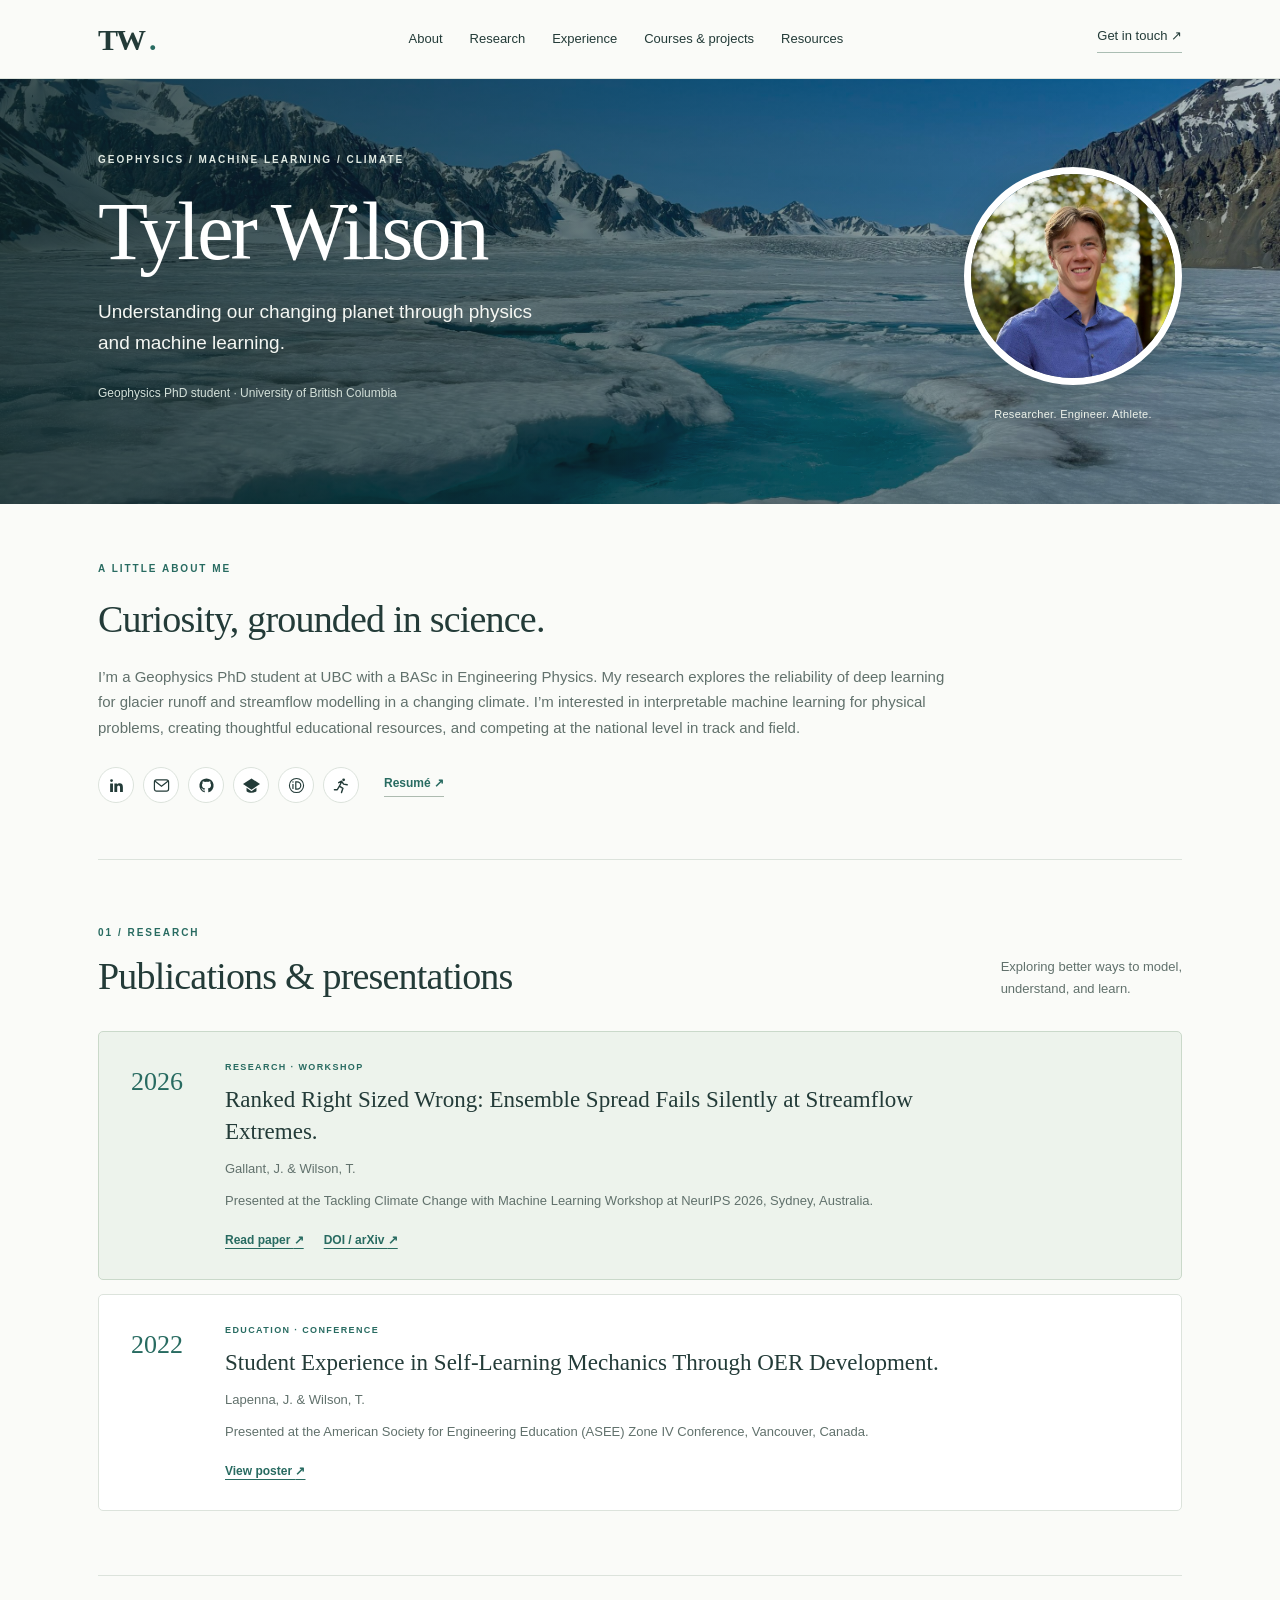
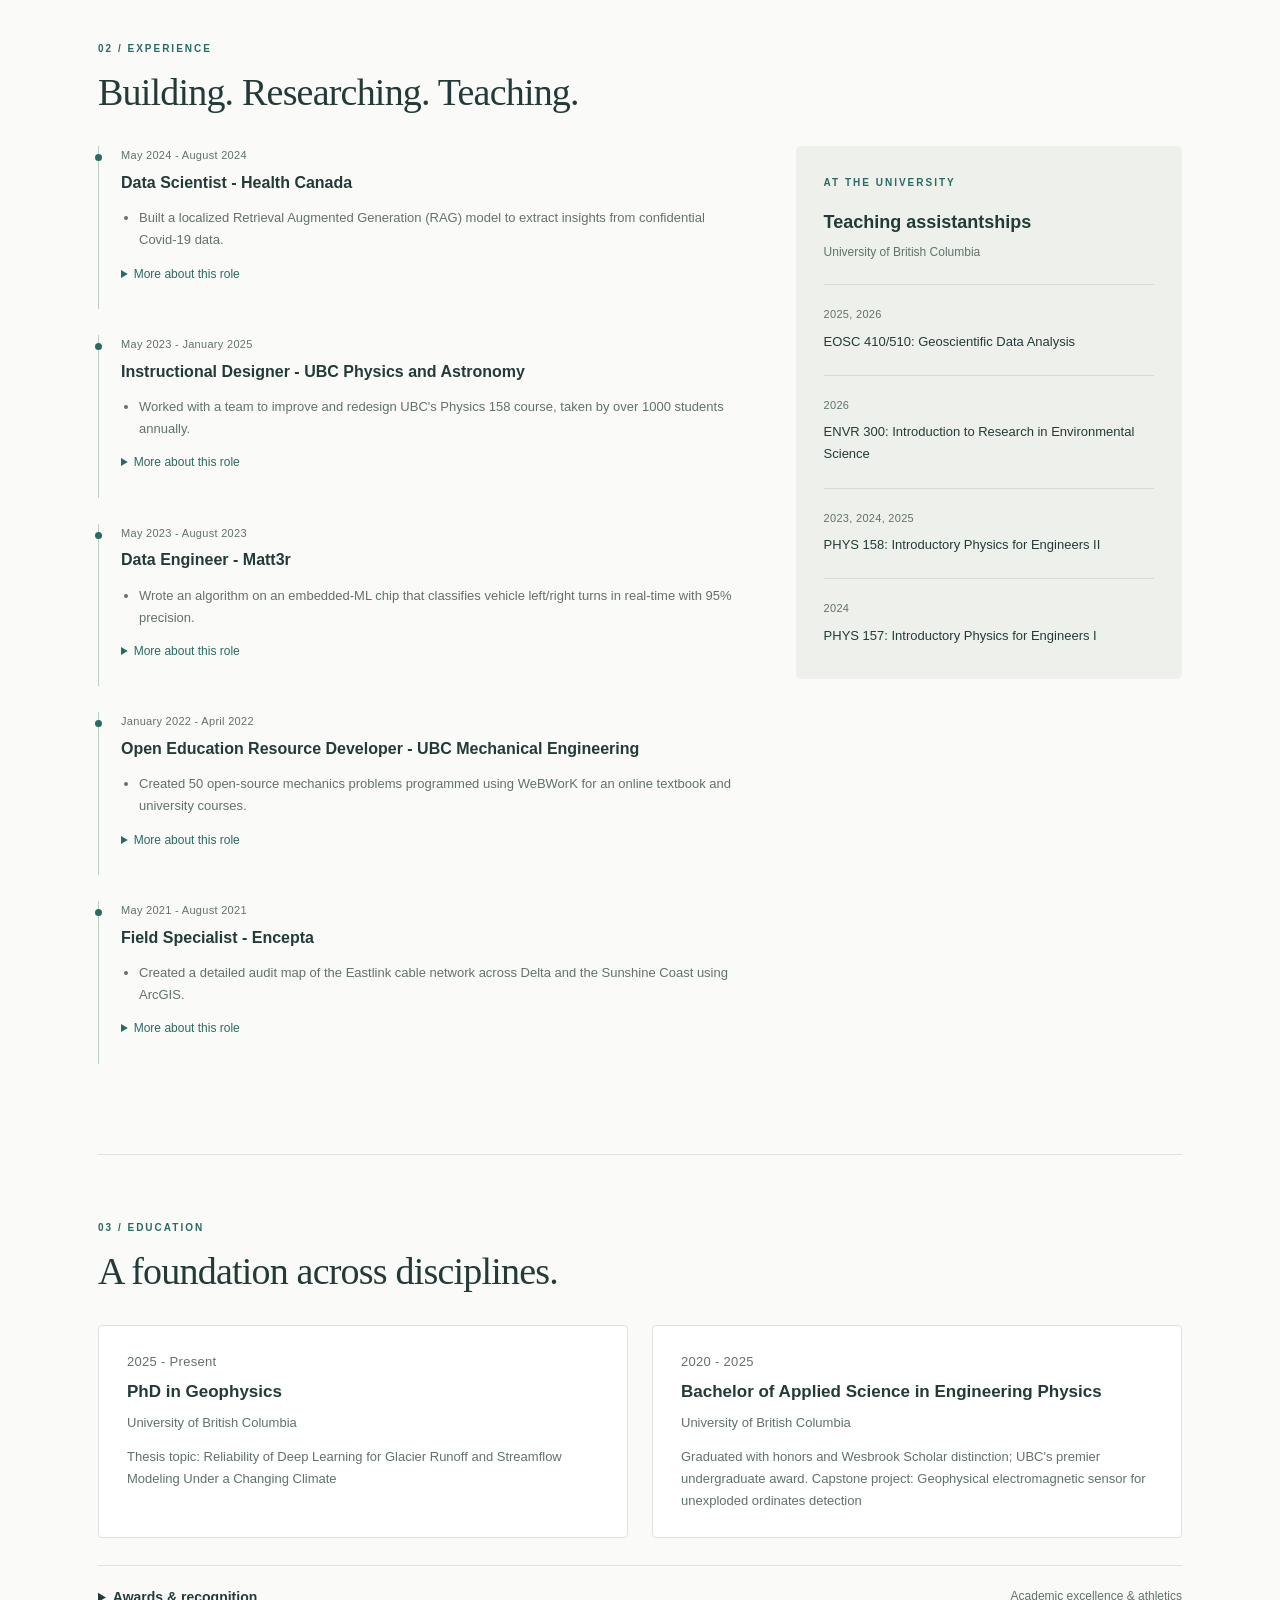
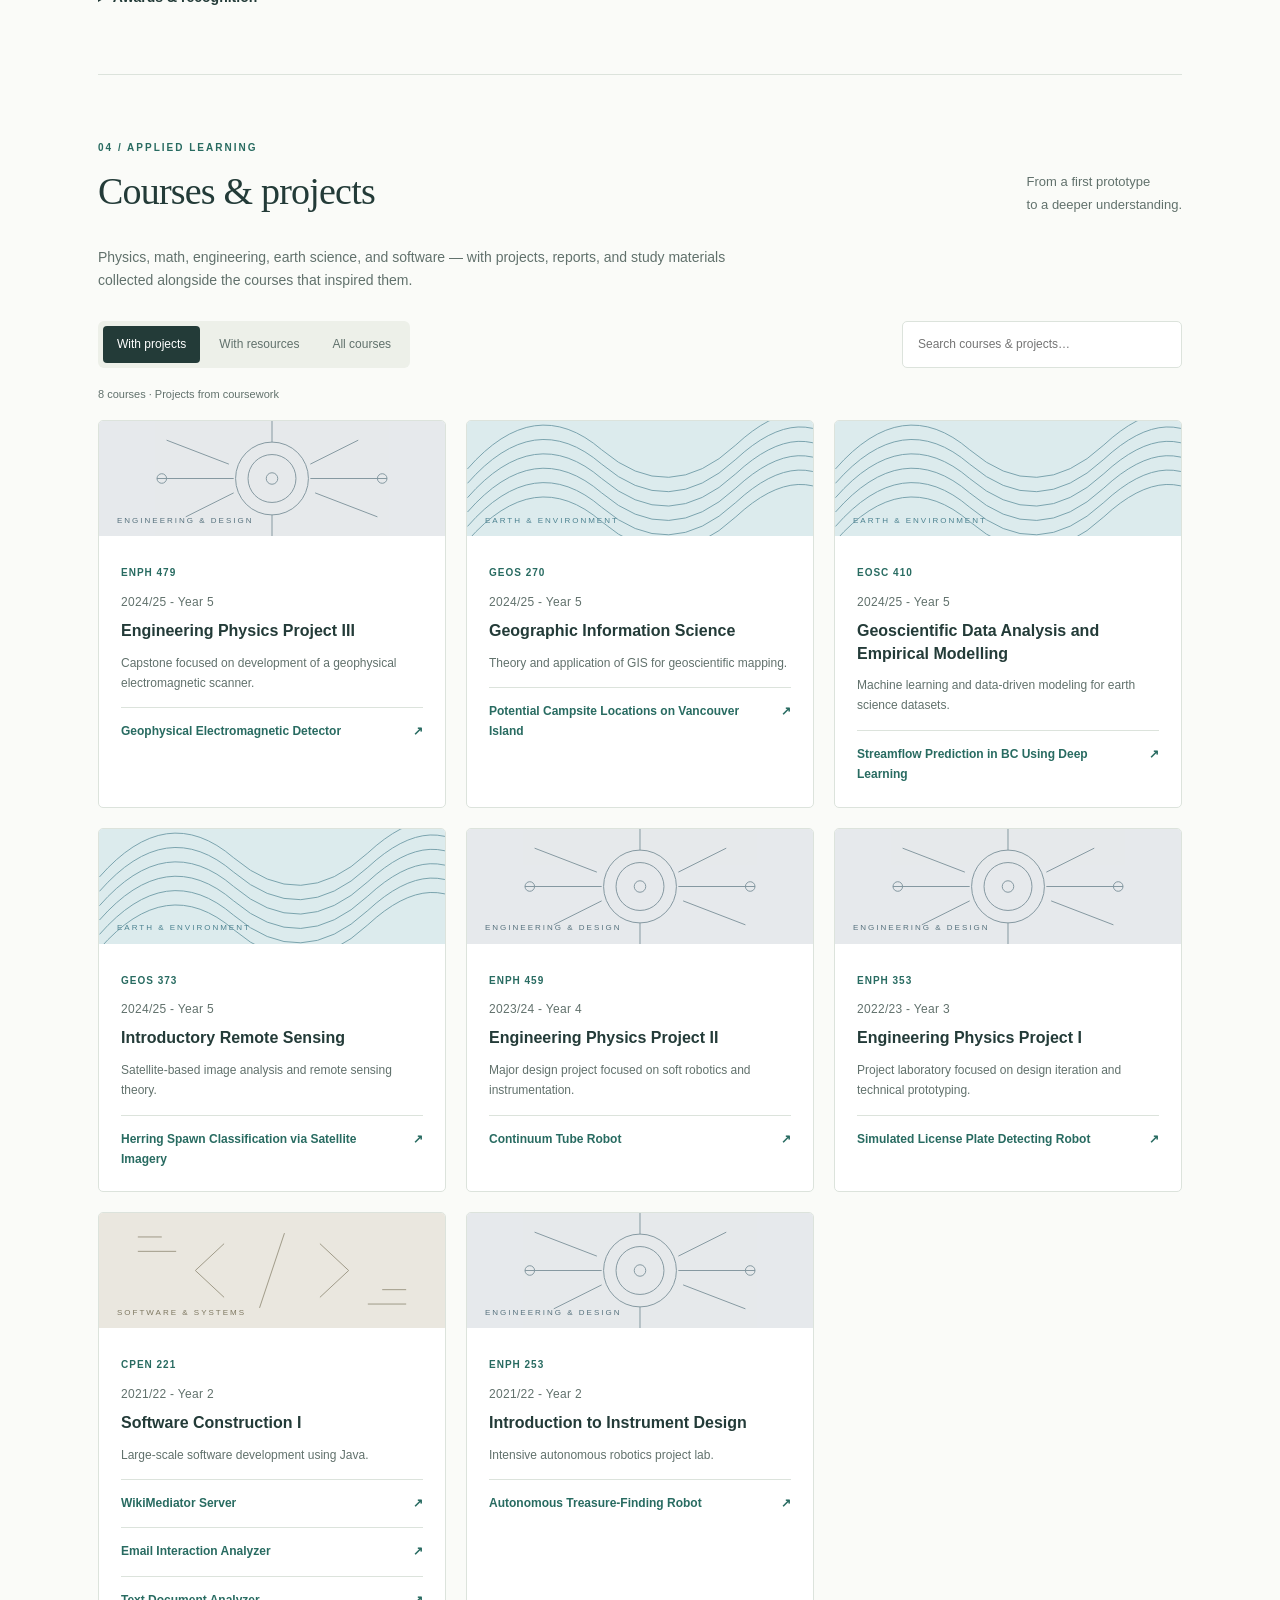
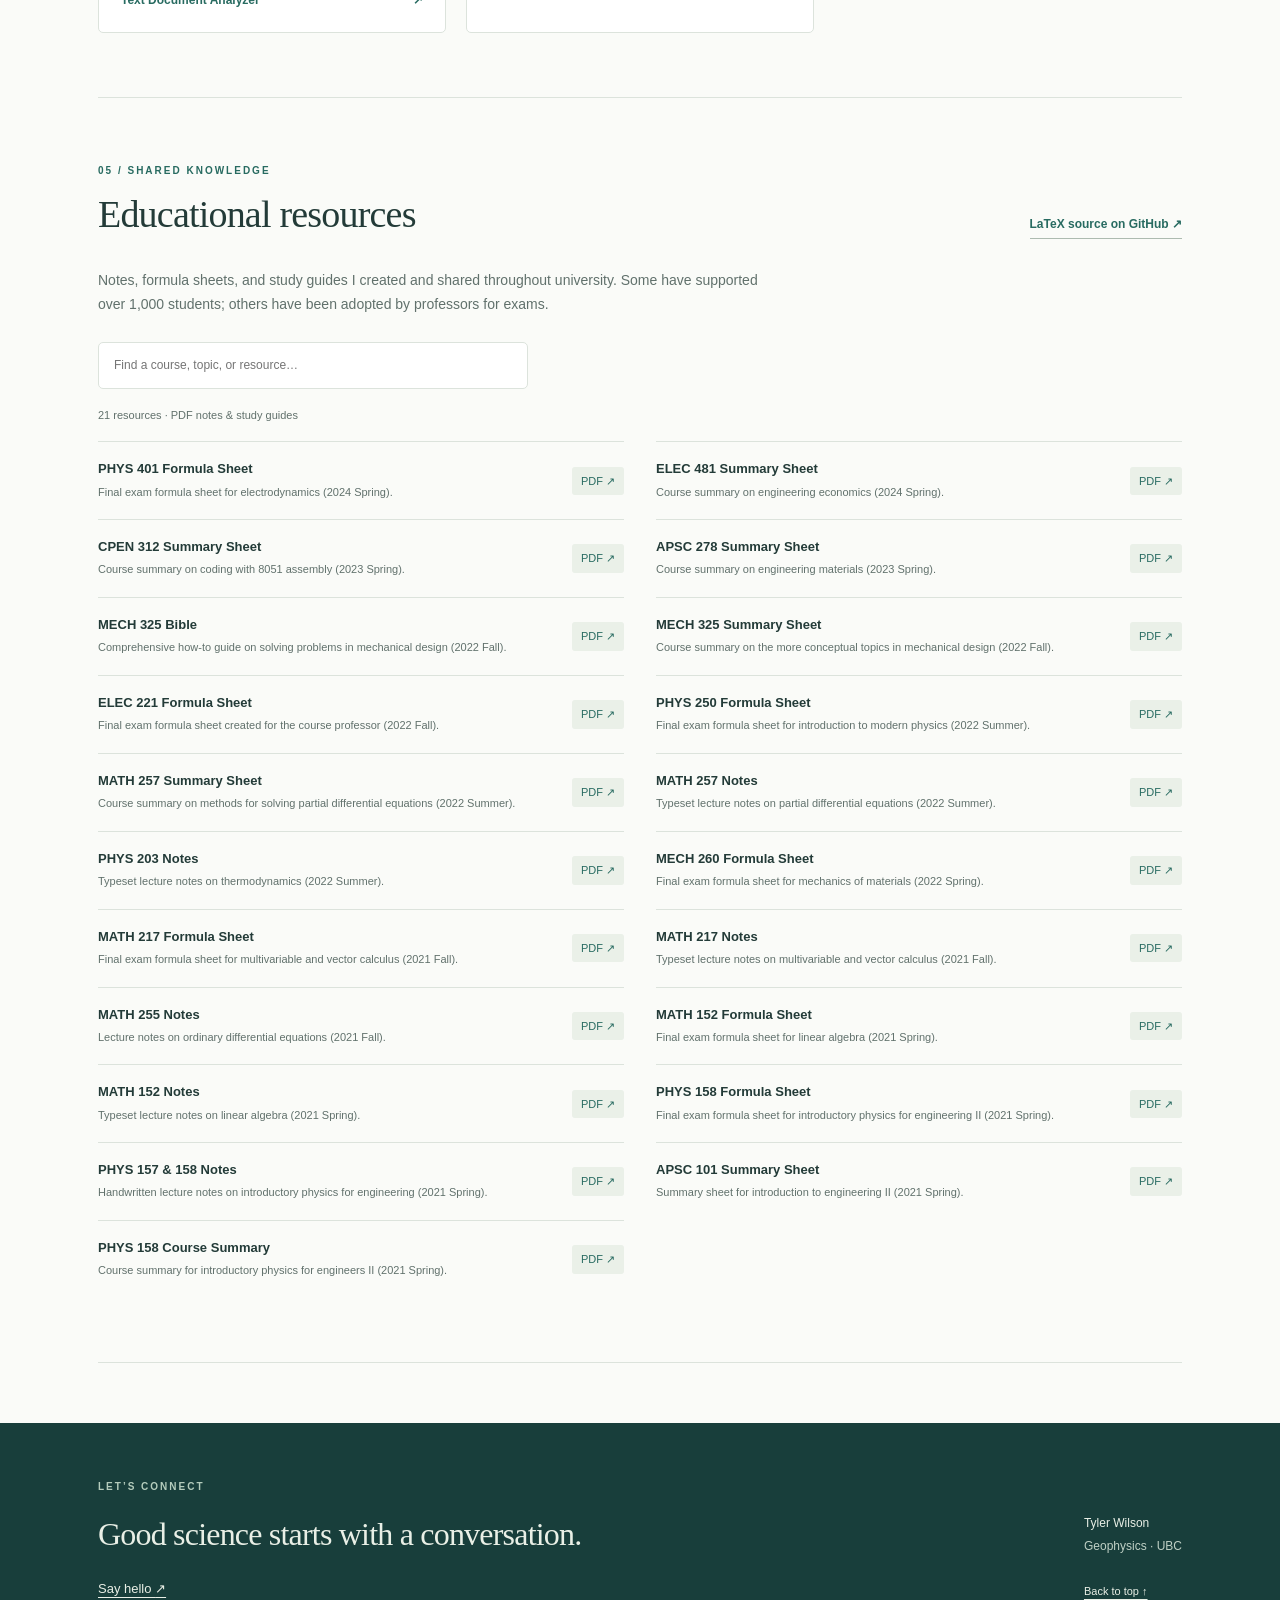
==== commit af244f05: "minor corrections" ====
--- a/index.html
+++ b/index.html
@@ -90,7 +90,7 @@
        <div aria-label="Professional profiles" class="socials" id="socials">
        </div>
        <a class="text-link" id="resume">
-        Résumé
+        Resumé
         <span aria-hidden="true">
          ↗
         </span>
@@ -187,7 +187,7 @@
       </p>
      </div>
      <p class="section-intro">
-      Engineering, earth science, and software — with projects, reports, and study materials collected alongside the courses that inspired them.
+      Physics, math, engineering, earth science, and software — with projects, reports, and study materials collected alongside the courses that inspired them.
      </p>
      <div class="toolbar">
       <div aria-label="Filter courses" class="filters" role="group">
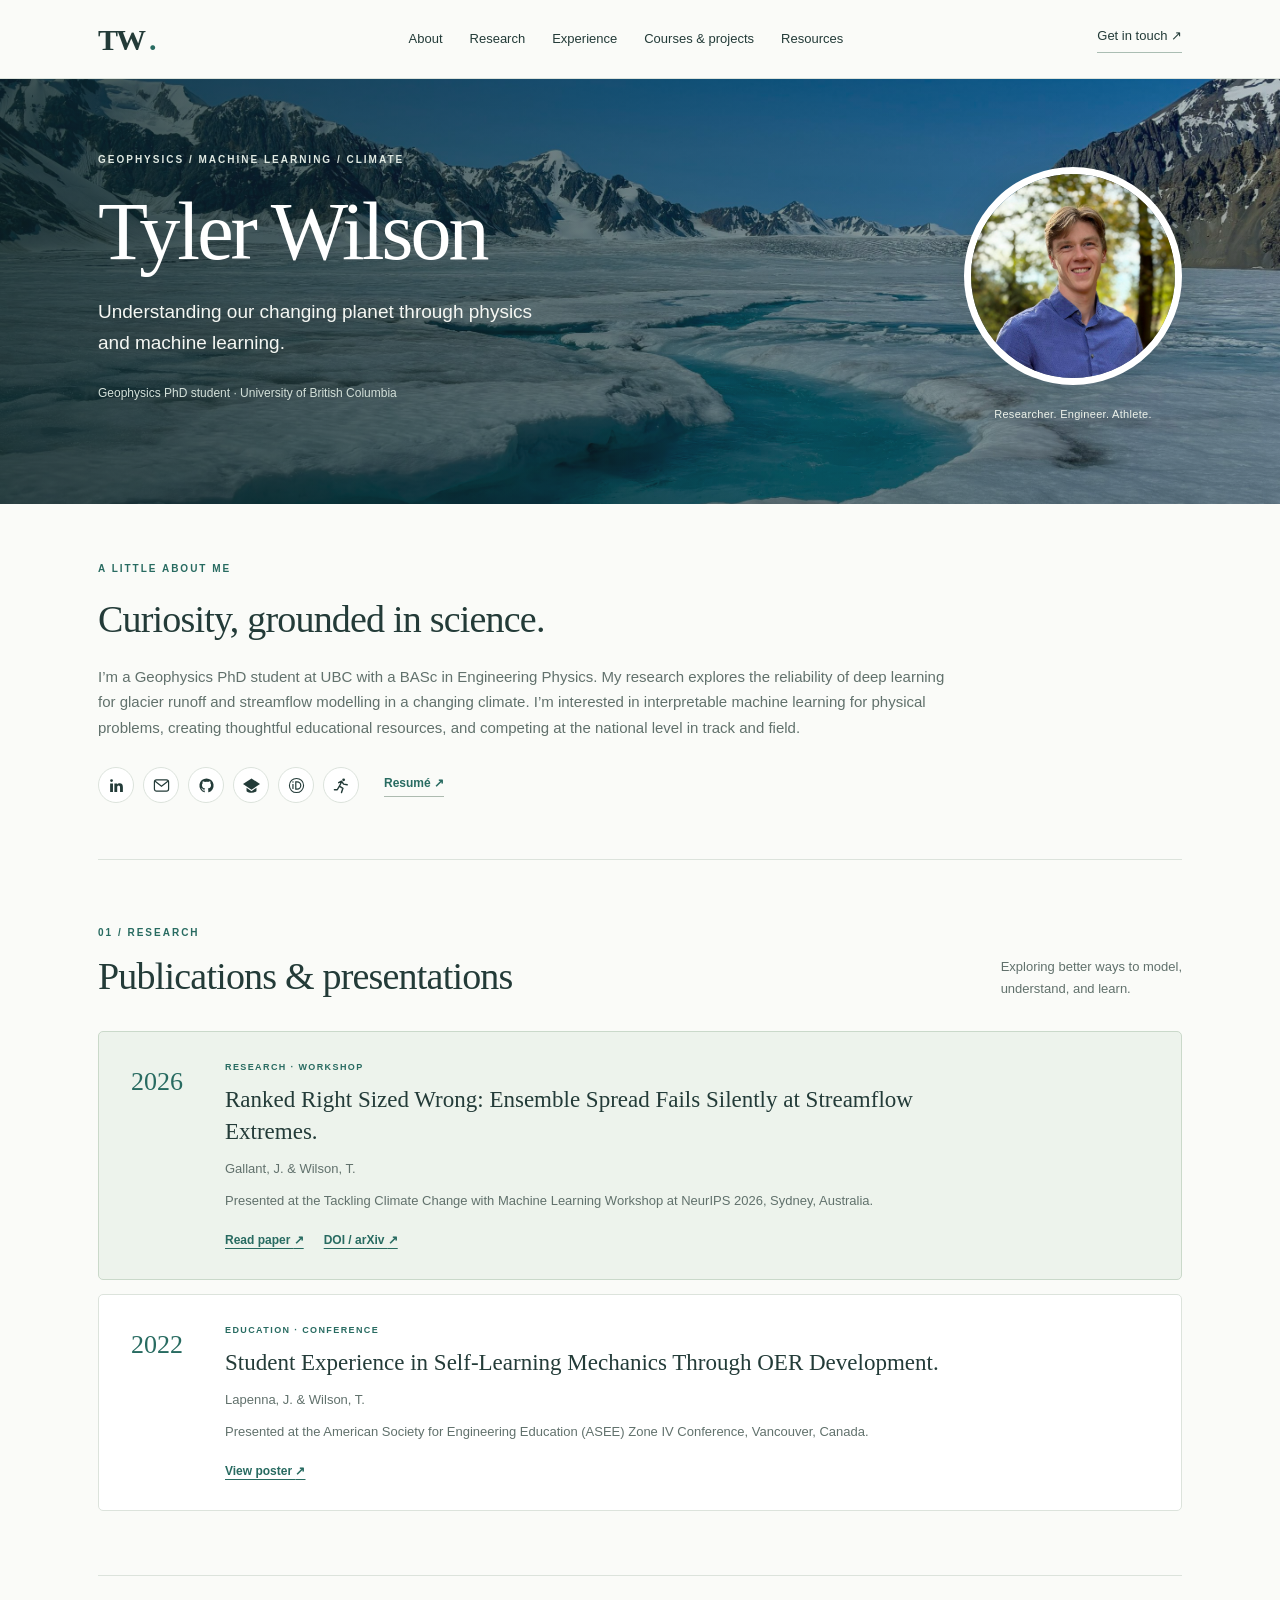
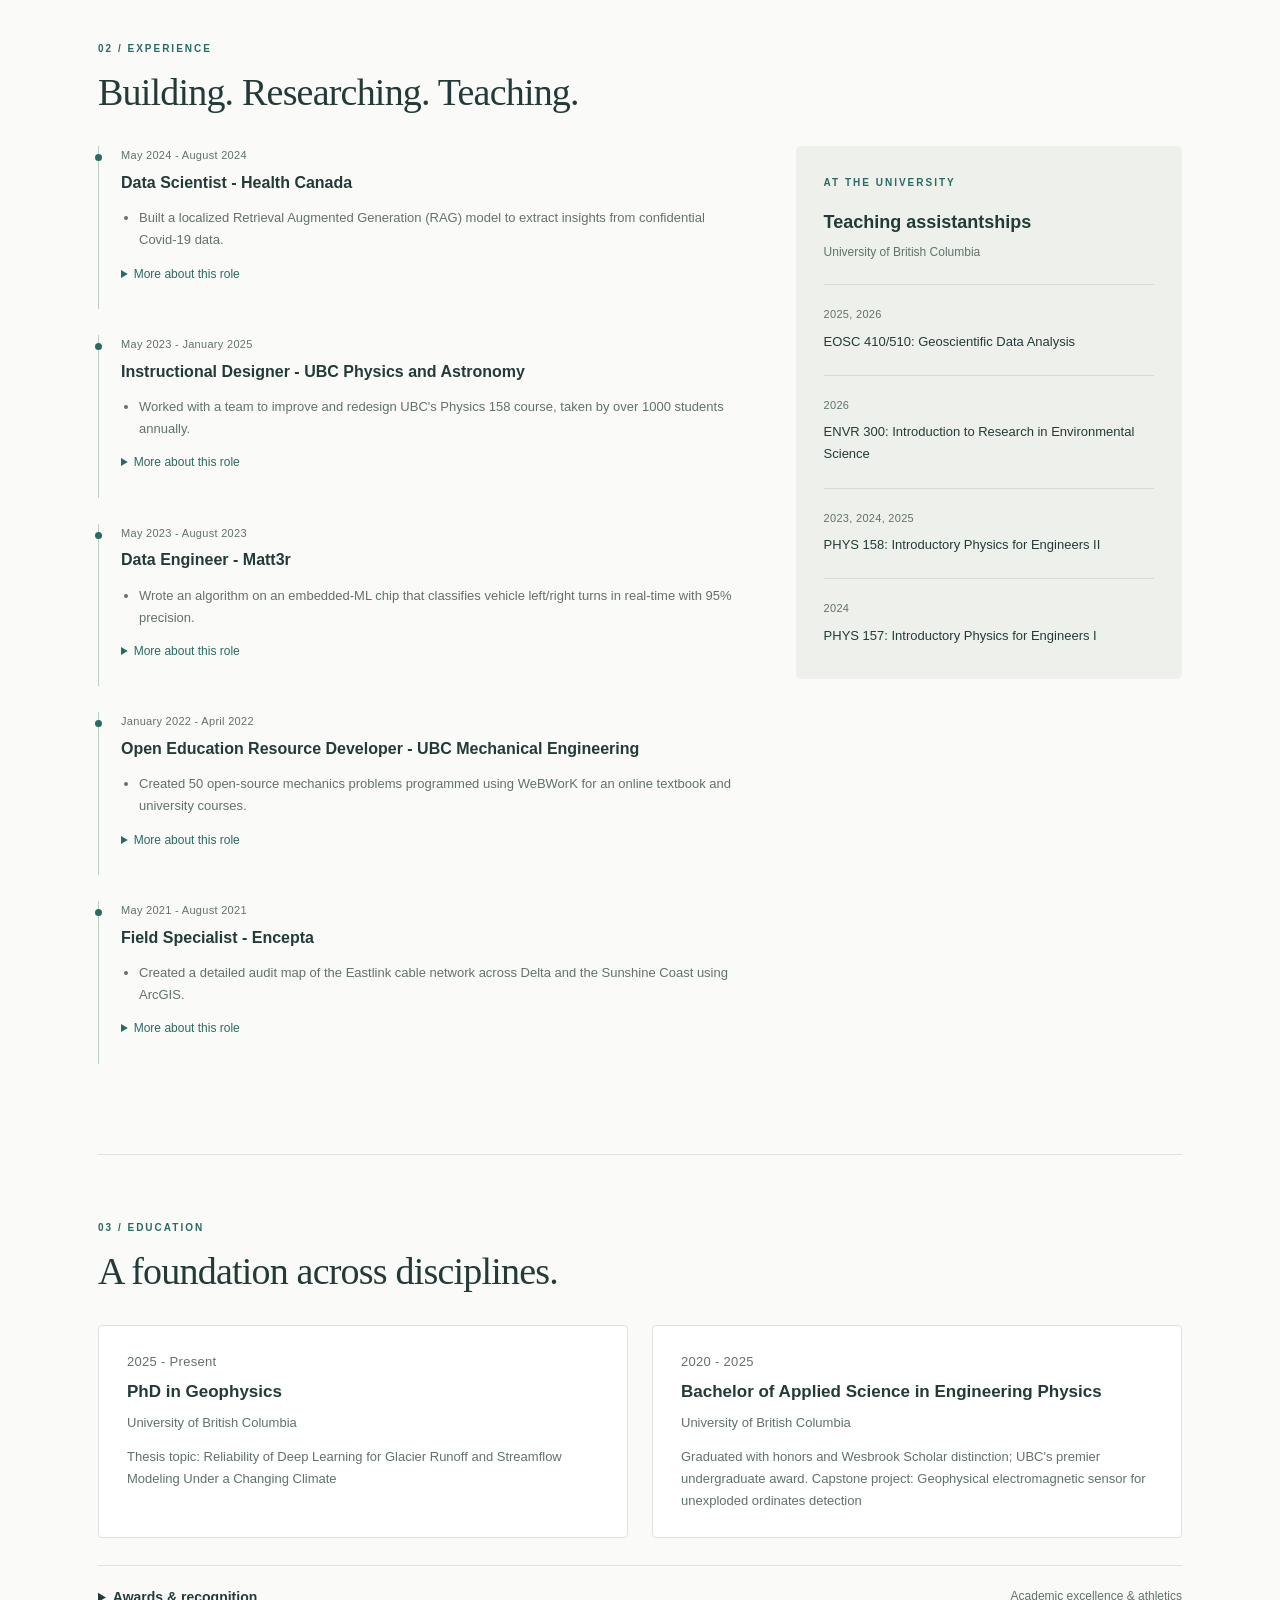
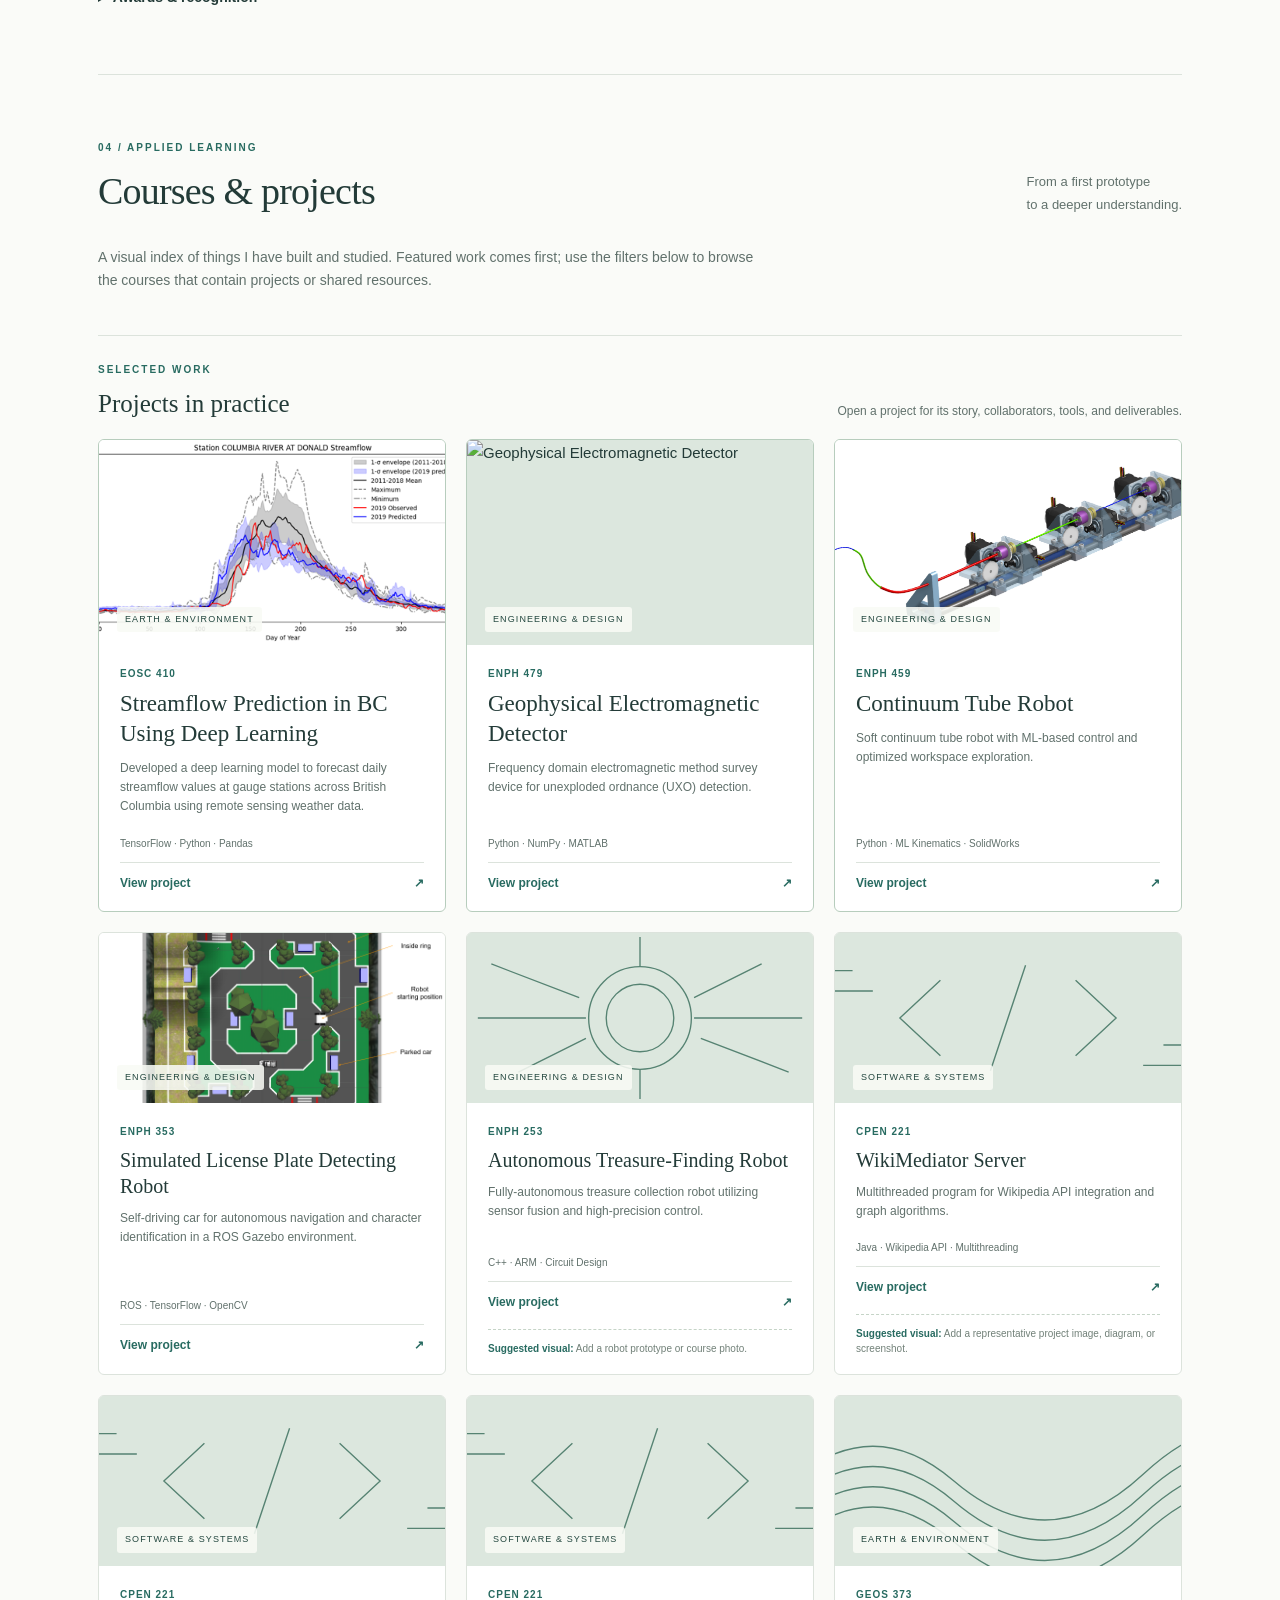
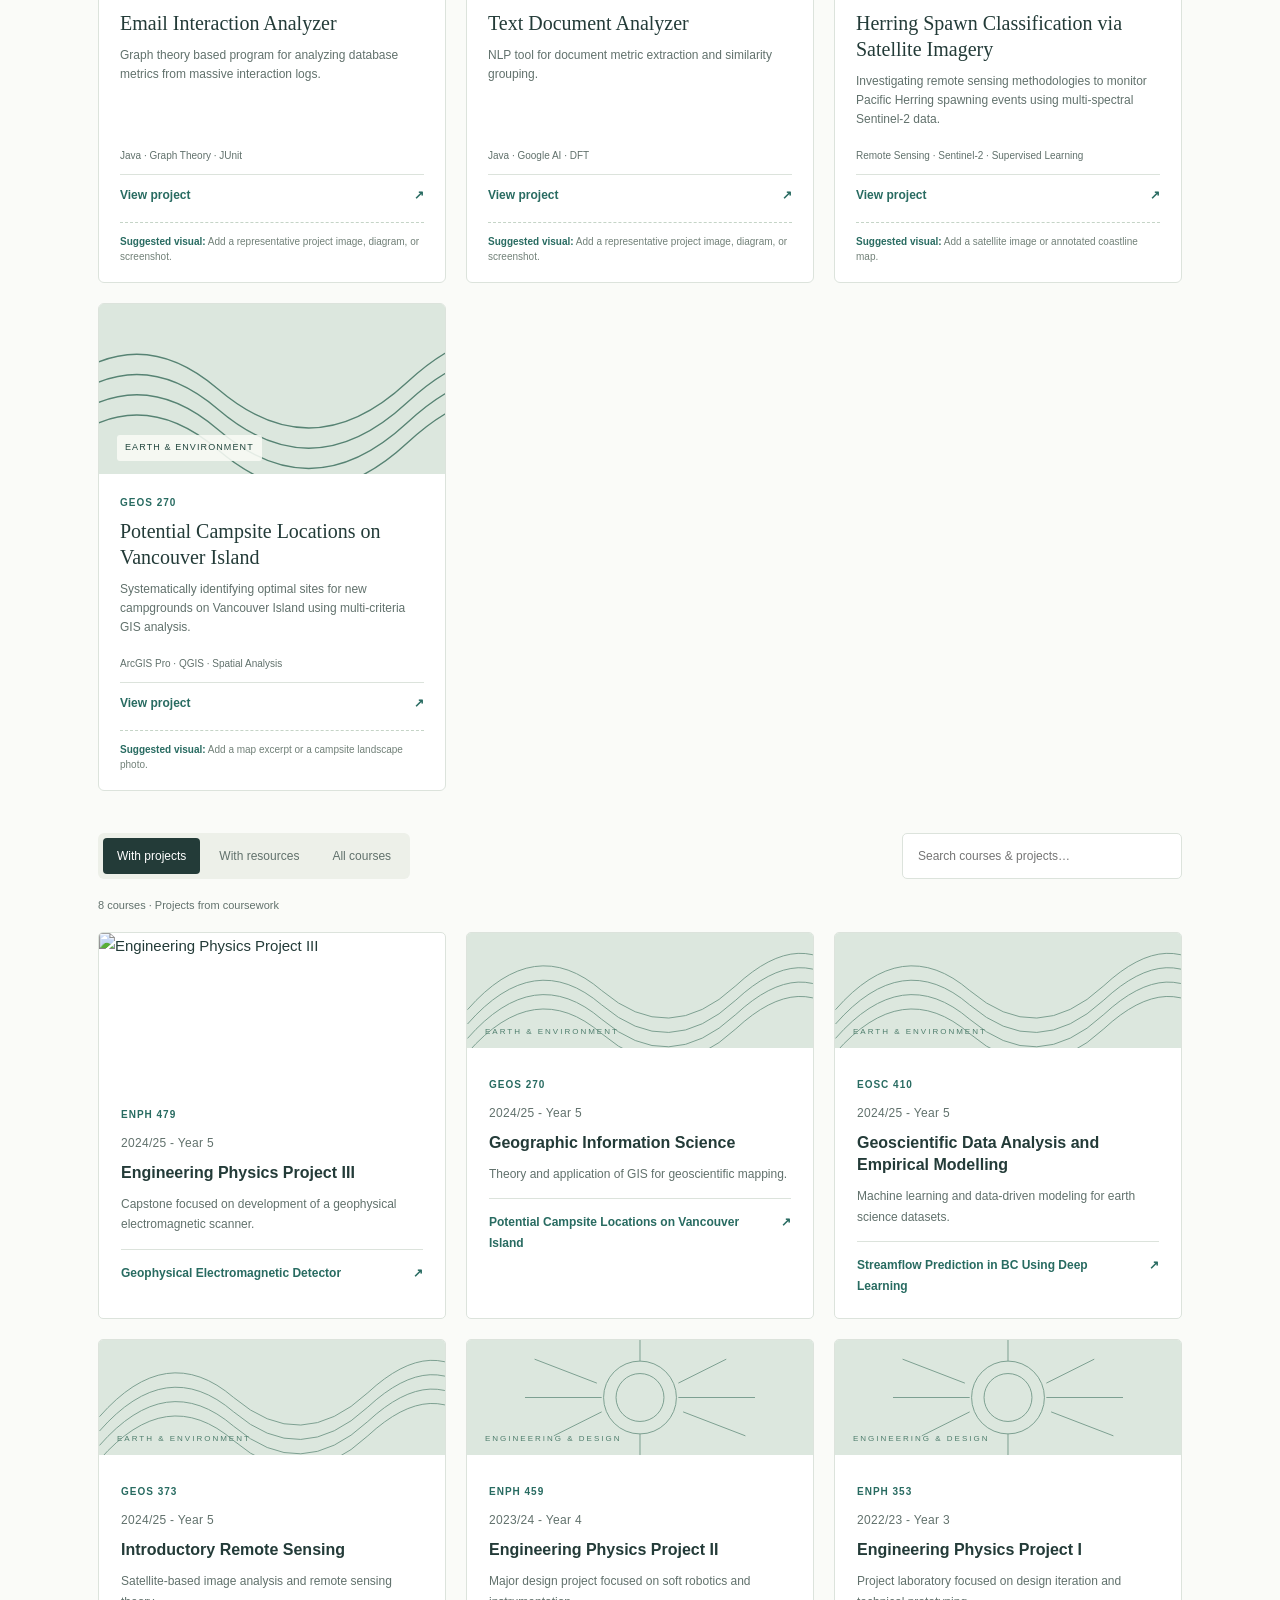
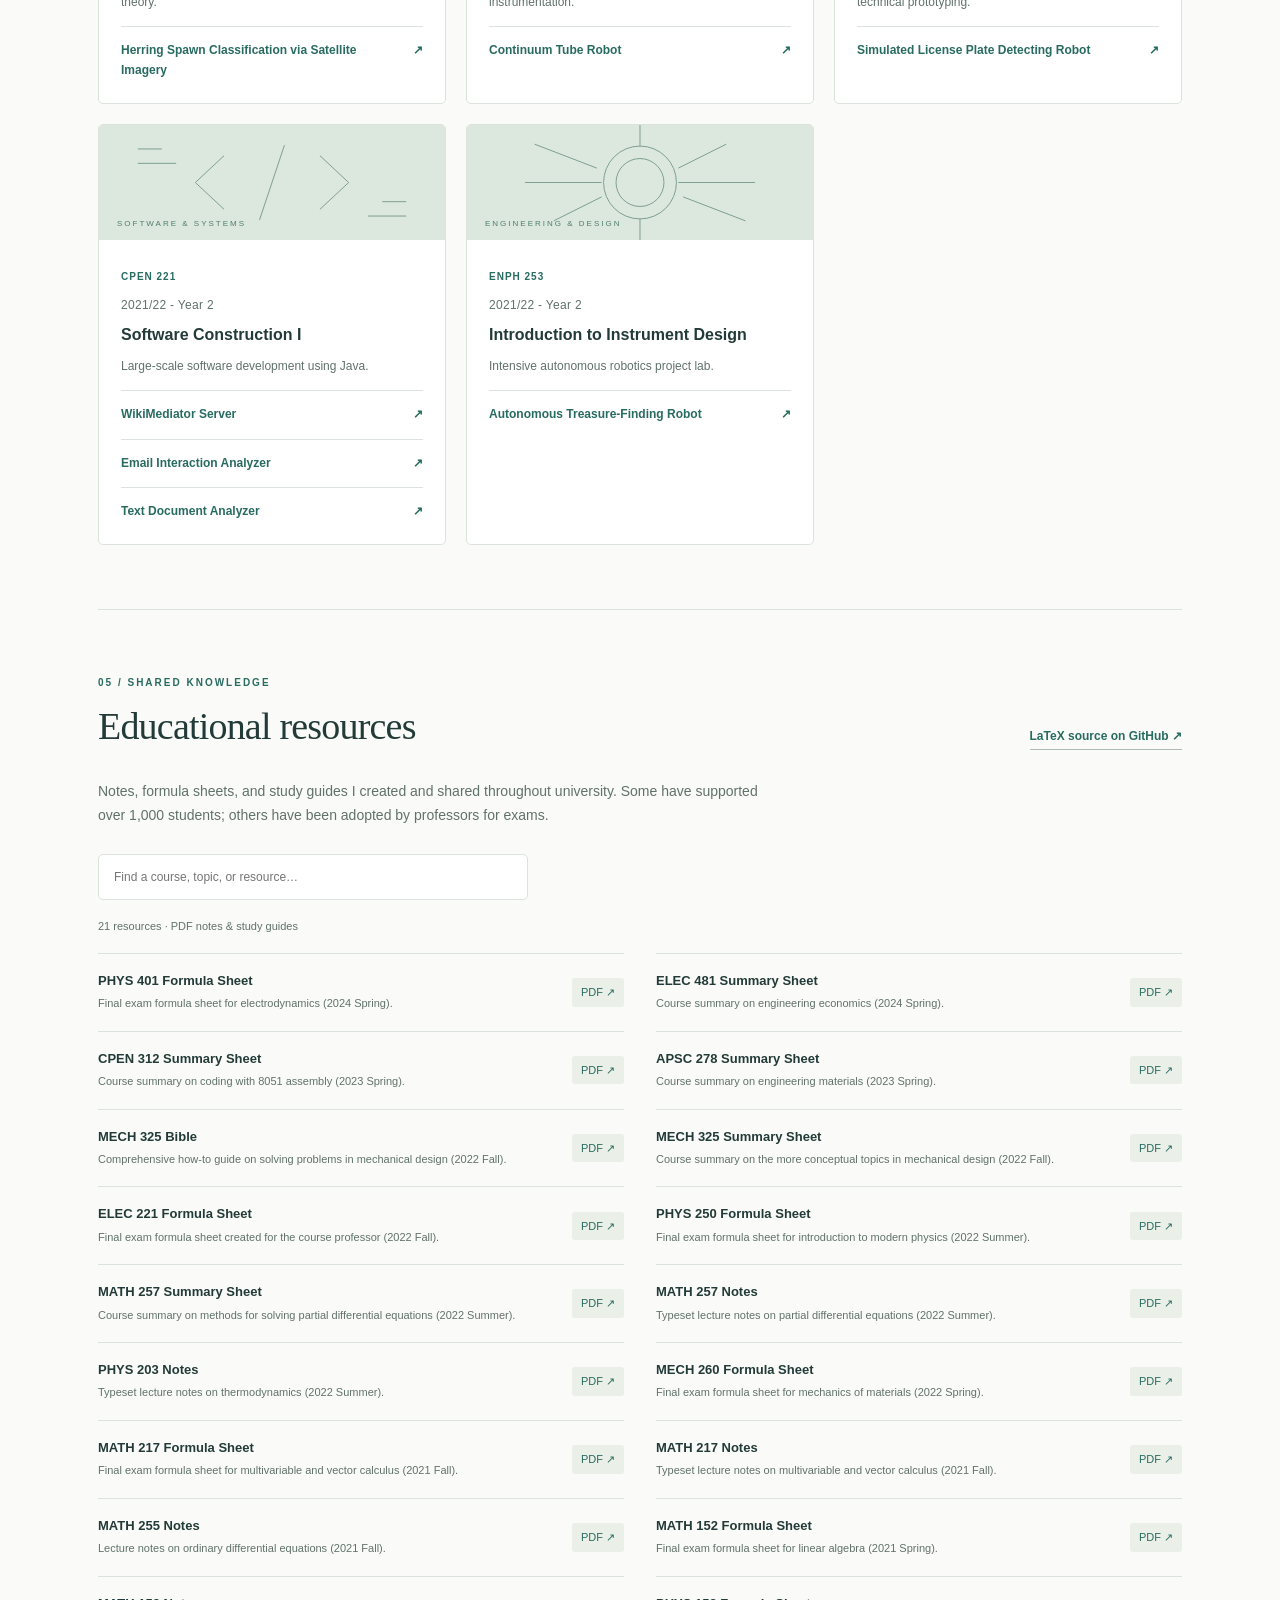
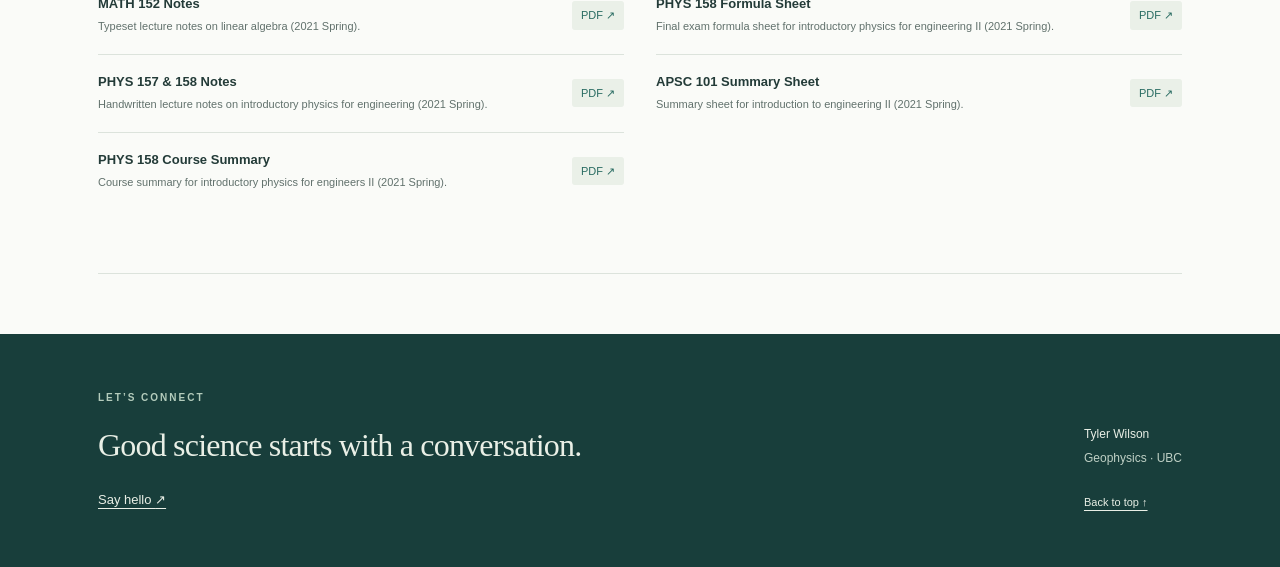
==== commit b7bb0da9: "added project highlight section" ====
--- a/index.html
+++ b/index.html
@@ -187,8 +187,16 @@
       </p>
      </div>
      <p class="section-intro">
-      Physics, math, engineering, earth science, and software — with projects, reports, and study materials collected alongside the courses that inspired them.
-     </p>
+      A visual index of things I have built and studied. Featured work comes first; use the filters below to browse the courses that contain projects or shared resources.
+     </p>
+     <div class="project-showcase-heading">
+      <div>
+       <p class="eyebrow">Selected work</p>
+       <h3>Projects in practice</h3>
+      </div>
+      <p>Open a project for its story, collaborators, tools, and deliverables.</p>
+     </div>
+     <div class="project-showcase" id="project-showcase"></div>
      <div class="toolbar">
       <div aria-label="Filter courses" class="filters" role="group">
        <button aria-pressed="true" data-filter="projects" type="button">
@@ -203,7 +211,7 @@
       </div>
       <label class="search">
        <span class="sr-only">
-        Search courses and projects
+        Search courses, projects, or topics
        </span>
        <input id="course-search" placeholder="Search courses &amp; projects…" type="search"/>
       </label>
@@ -283,7 +291,7 @@
    <p class="container">
     Please enable JavaScript to view the portfolio content. You can also
     <a href="TylerWilsonResume.pdf">
-     read my résumé
+     read my resumé
     </a>
     or
     <a href="mailto:tb.wilson05@gmail.com">
--- a/styles.css
+++ b/styles.css
@@ -458,6 +458,53 @@
   grid-template-columns:repeat(3,minmax(0,1fr));
   gap:20px
 }
+.project-showcase-heading {
+  display:flex;
+  justify-content:space-between;
+  align-items:end;
+  gap:24px;
+  margin:42px 0 18px;
+  padding-top:25px;
+  border-top:1px solid var(--line)
+}
+.project-showcase-heading .eyebrow { margin-bottom:8px }
+.project-showcase-heading h3 { font-family:var(--serif); font-size:25px; font-weight:400 }
+.project-showcase-heading>p { color:var(--muted); font-size:12px }
+.project-showcase {
+  display:grid;
+  grid-template-columns:repeat(3,minmax(0,1fr));
+  gap:20px;
+  margin-bottom:42px
+}
+.project-feature {
+  display:flex;
+  flex-direction:column;
+  min-width:0;
+  background:#fff;
+  border:1px solid var(--line);
+  border-radius:6px;
+  overflow:hidden;
+  transition:transform .2s,box-shadow .2s
+}
+.project-feature:hover { transform:translateY(-4px); box-shadow:0 14px 28px #183e3b15 }
+.project-feature.is-featured { border-color:#b7cdbd }
+.project-visual { height:170px; position:relative; overflow:hidden; background:#dce7de }
+.project-visual>img { width:100%; height:100%; object-fit:cover; display:block }
+.project-visual .course-art { height:100%; border:0 }
+.project-visual .course-art svg { opacity:.95; transform:scale(1.25) }
+.project-visual .course-art .art-label { display:none }
+.project-discipline { position:absolute; left:18px; bottom:13px; color:#23473f; background:#f8fbf5df; padding:5px 8px; border-radius:3px; font-size:9px; text-transform:uppercase; letter-spacing:1.1px }
+.project-feature-body { padding:20px 21px 18px; flex:1; display:flex; flex-direction:column }
+.project-course { color:var(--accent); font-size:10px; font-weight:700; letter-spacing:1px; text-transform:uppercase }
+.project-feature h3 { font-family:var(--serif); font-size:20px; font-weight:400; line-height:1.3; margin:7px 0 10px }
+.project-feature-body>p:not(.project-course):not(.photo-prompt) { font-size:12px; color:var(--muted); line-height:1.6 }
+.project-feature-meta { margin-top:auto; padding-top:18px; display:flex; flex-direction:column; gap:10px }
+.project-feature-meta>span { font-size:10px; color:var(--muted); white-space:nowrap; overflow:hidden; text-overflow:ellipsis }
+.project-feature .project-button { margin-top:0; padding-top:10px }
+.photo-prompt { border-top:1px dashed #c5d4c7; margin-top:16px; padding-top:11px; font-size:10px; line-height:1.5; color:#718078 }
+.photo-prompt strong { color:var(--accent); font-weight:600 }
+.project-feature.is-featured .project-visual { height:205px }
+.project-feature.is-featured h3 { font-size:23px }
 .course-card {
   border:1px solid var(--line);
   border-radius:5px;
@@ -900,6 +947,15 @@
   html {
   scroll-behavior:auto
 }
+@media(max-width:950px) {
+  .project-showcase { grid-template-columns:1fr 1fr }
+}
+@media(max-width:620px) {
+  .project-showcase { grid-template-columns:1fr }
+  .project-showcase-heading { display:block }
+  .project-showcase-heading>p { margin-top:10px }
+  .project-feature.is-featured .project-visual { height:170px }
+}
 *,*::before,*::after {
   transition:none!important
 }
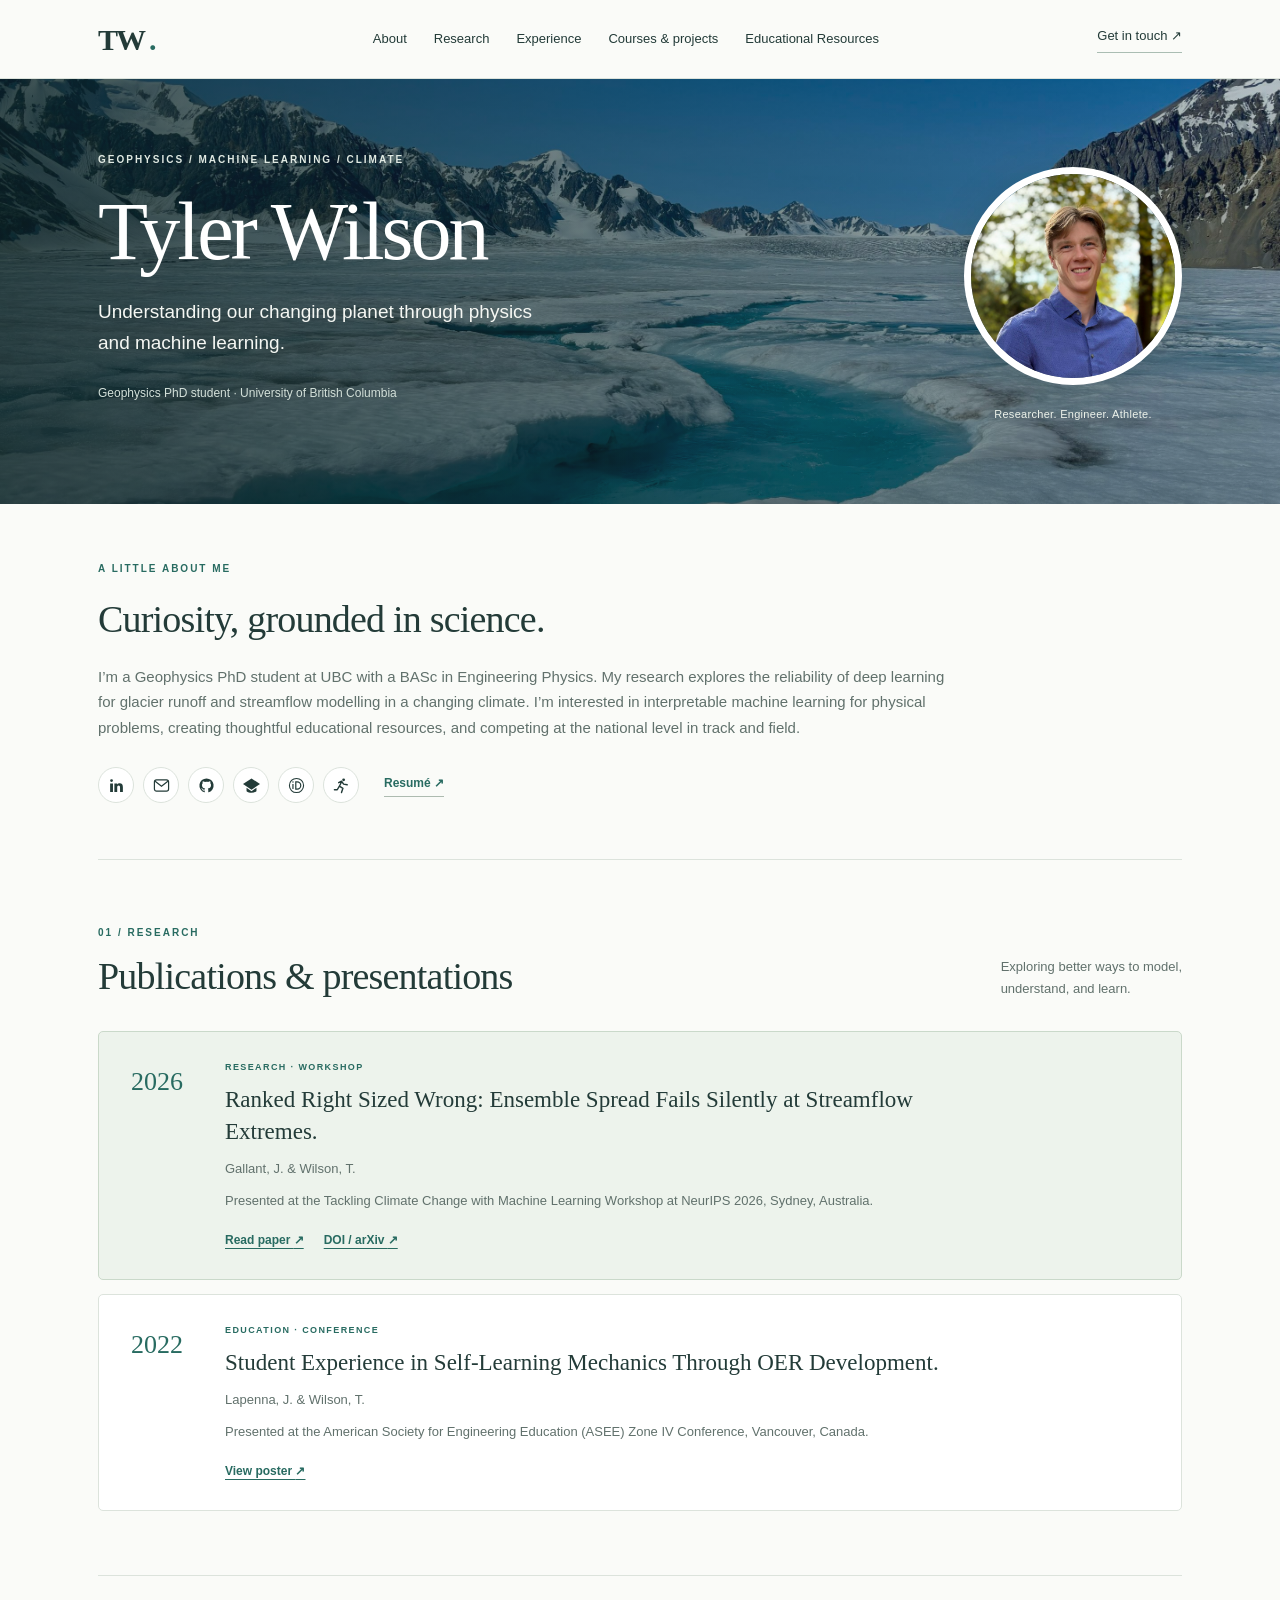
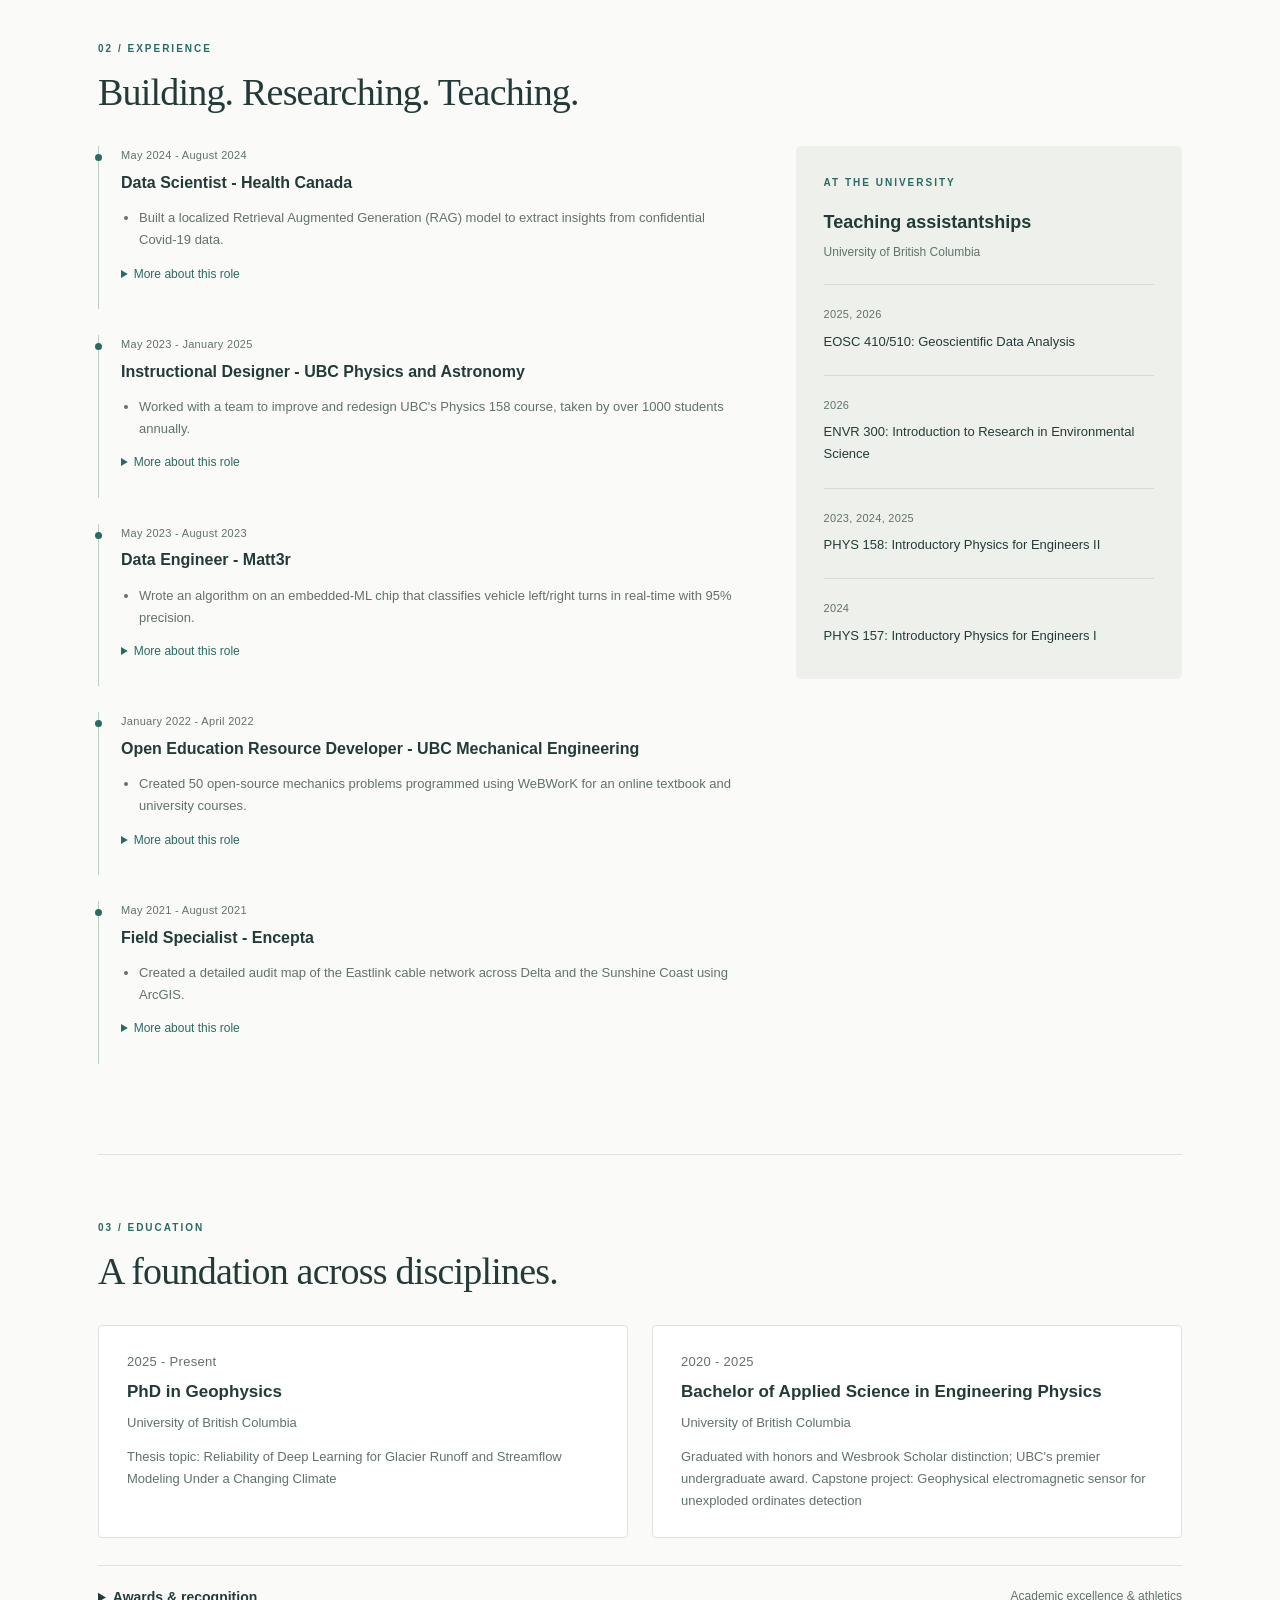
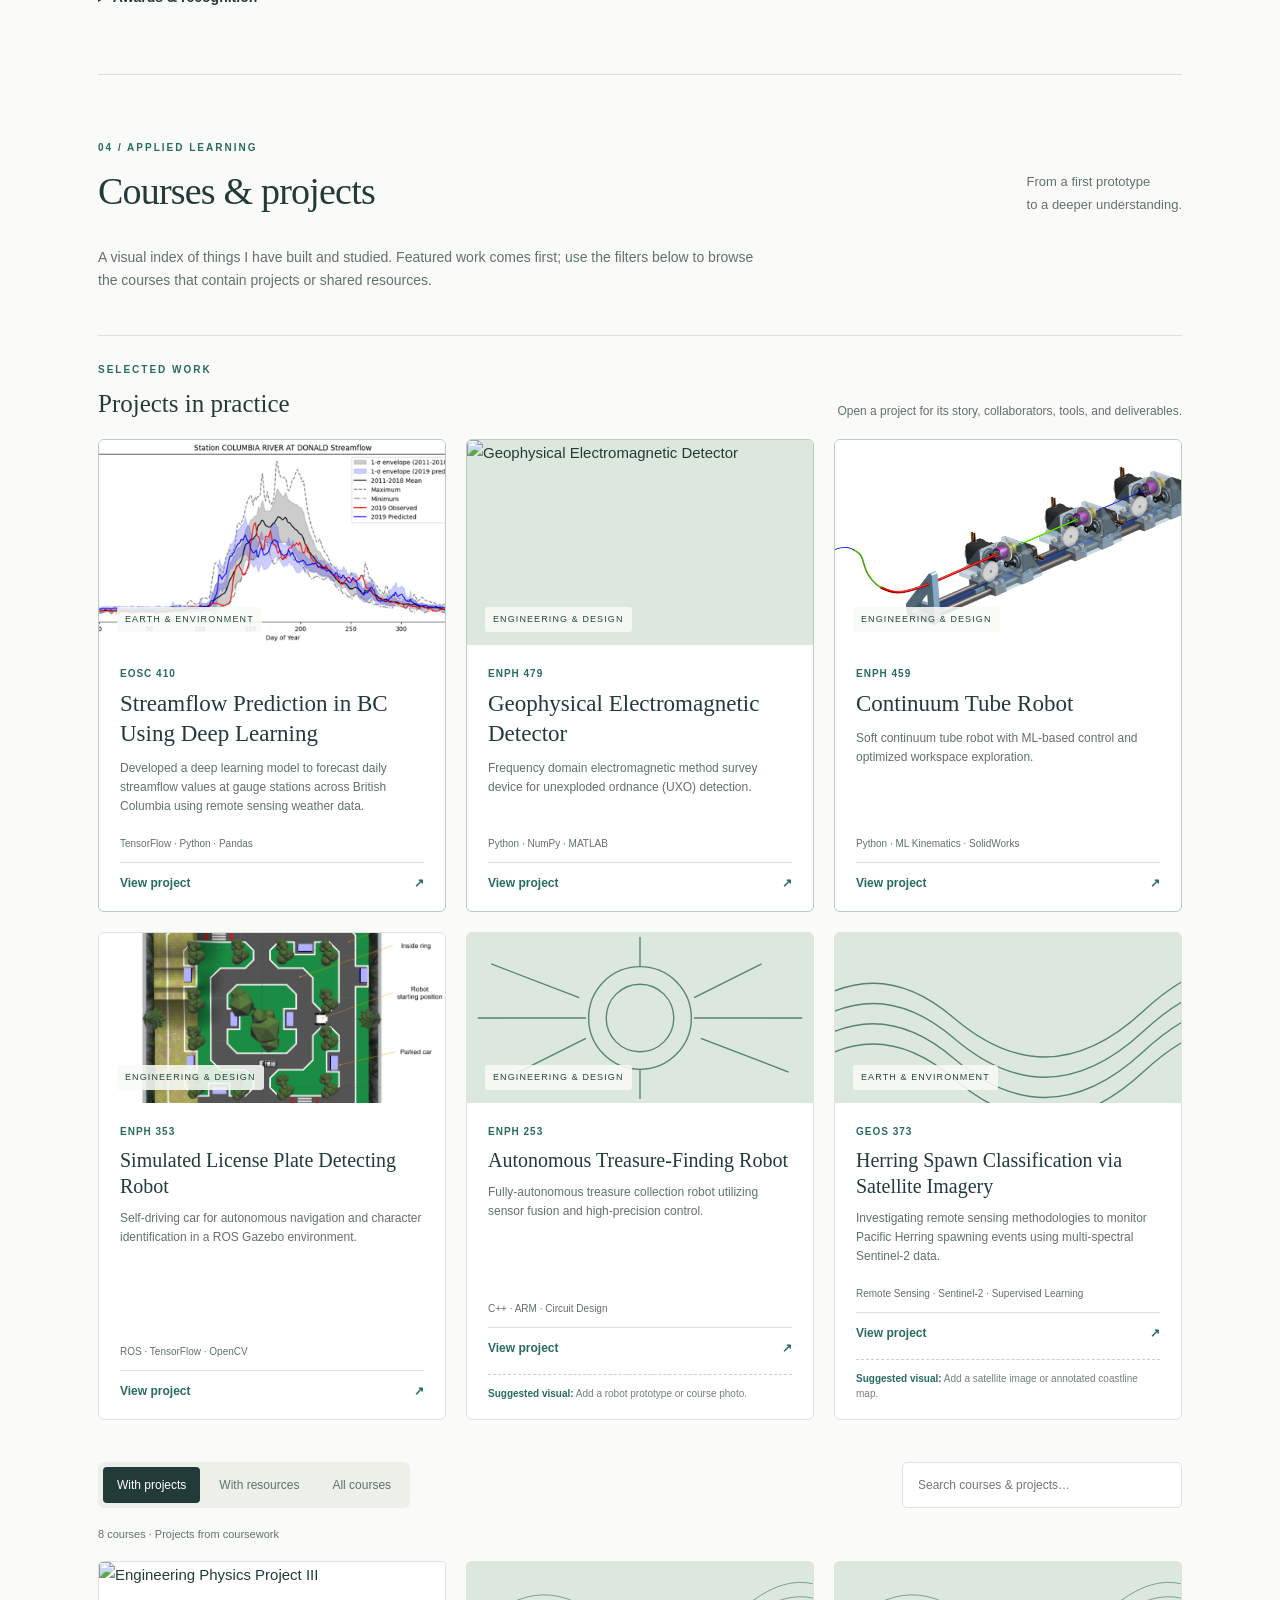
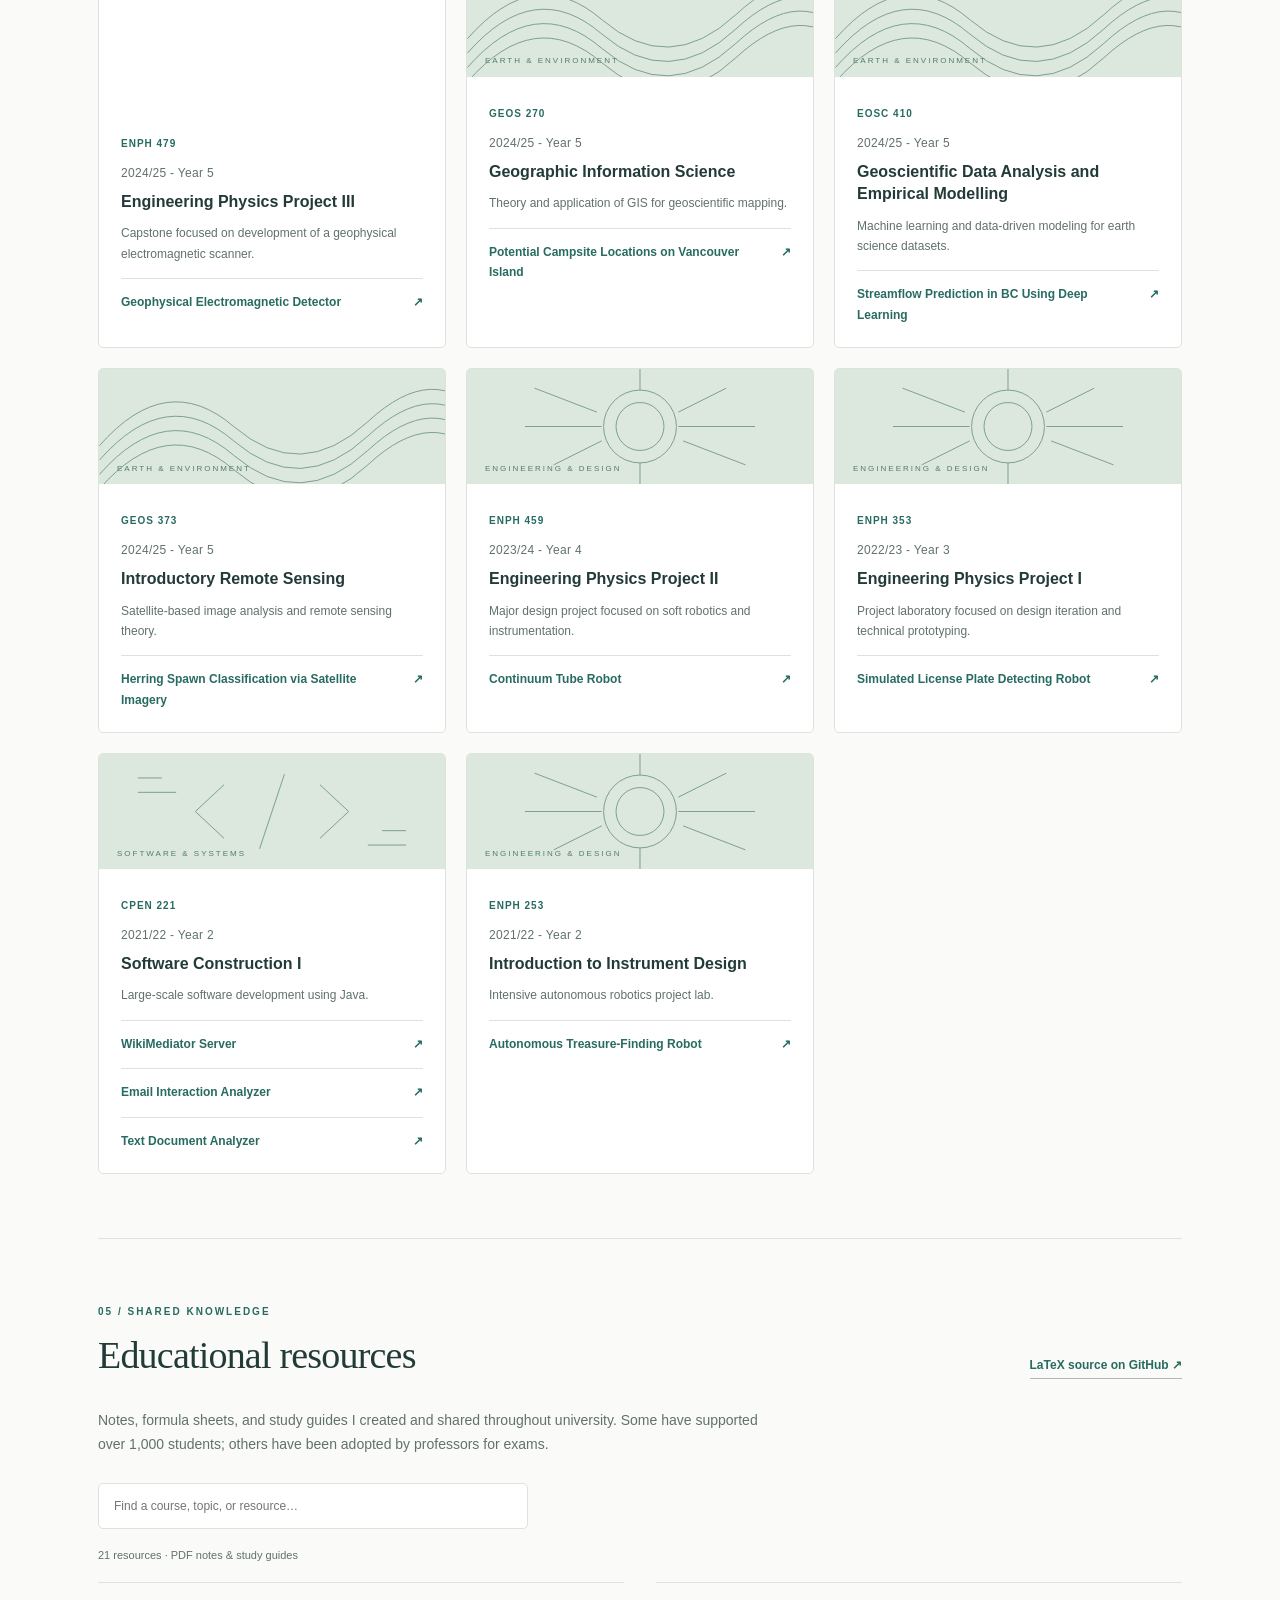
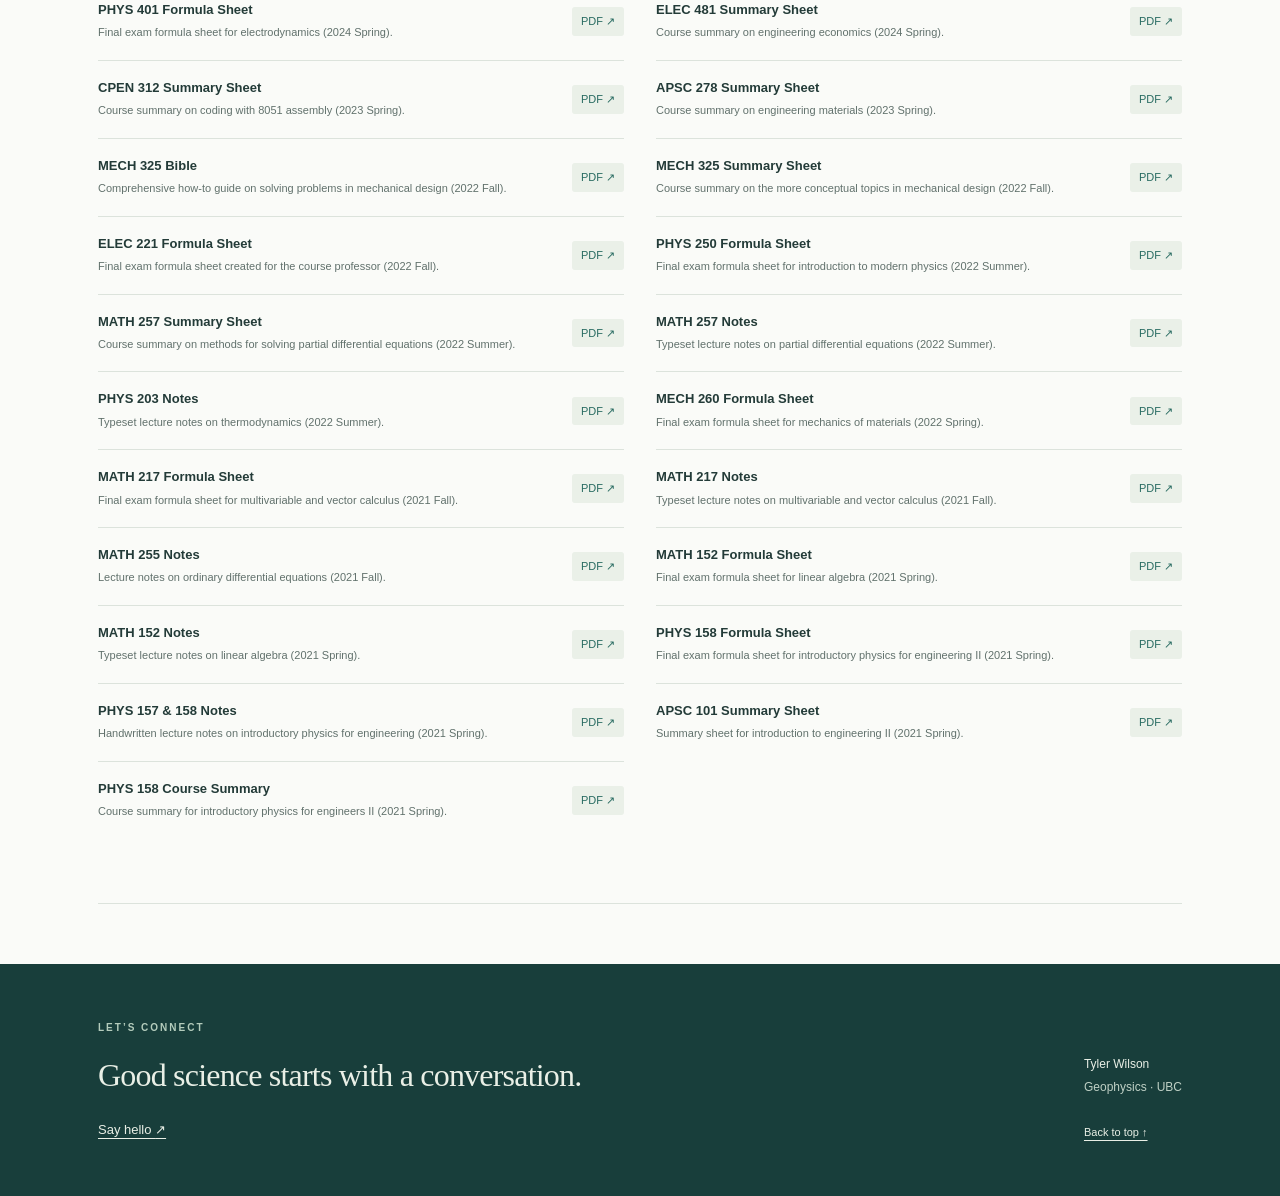
==== commit 835bc4ac: "renamed header link to educational resources" ====
--- a/index.html
+++ b/index.html
@@ -41,7 +41,7 @@
       Courses &amp; projects
      </a>
      <a href="#resources">
-      Resources
+      Educational Resources
      </a>
     </div>
     <a class="nav-contact" href="mailto:tb.wilson05@gmail.com">
--- a/styles.css
+++ b/styles.css
@@ -490,6 +490,9 @@
 .project-feature.is-featured { border-color:#b7cdbd }
 .project-visual { height:170px; position:relative; overflow:hidden; background:#dce7de }
 .project-visual>img { width:100%; height:100%; object-fit:cover; display:block }
+.course-image-wrap { position:relative; height:145px; overflow:hidden }
+.course-image-wrap .course-image { height:100% }
+.image-caption { position:absolute; left:12px; right:12px; bottom:10px; color:#fff; background:#183e3bcc; padding:4px 7px; border-radius:3px; font-size:10px; line-height:1.3 }
 .project-visual .course-art { height:100%; border:0 }
 .project-visual .course-art svg { opacity:.95; transform:scale(1.25) }
 .project-visual .course-art .art-label { display:none }
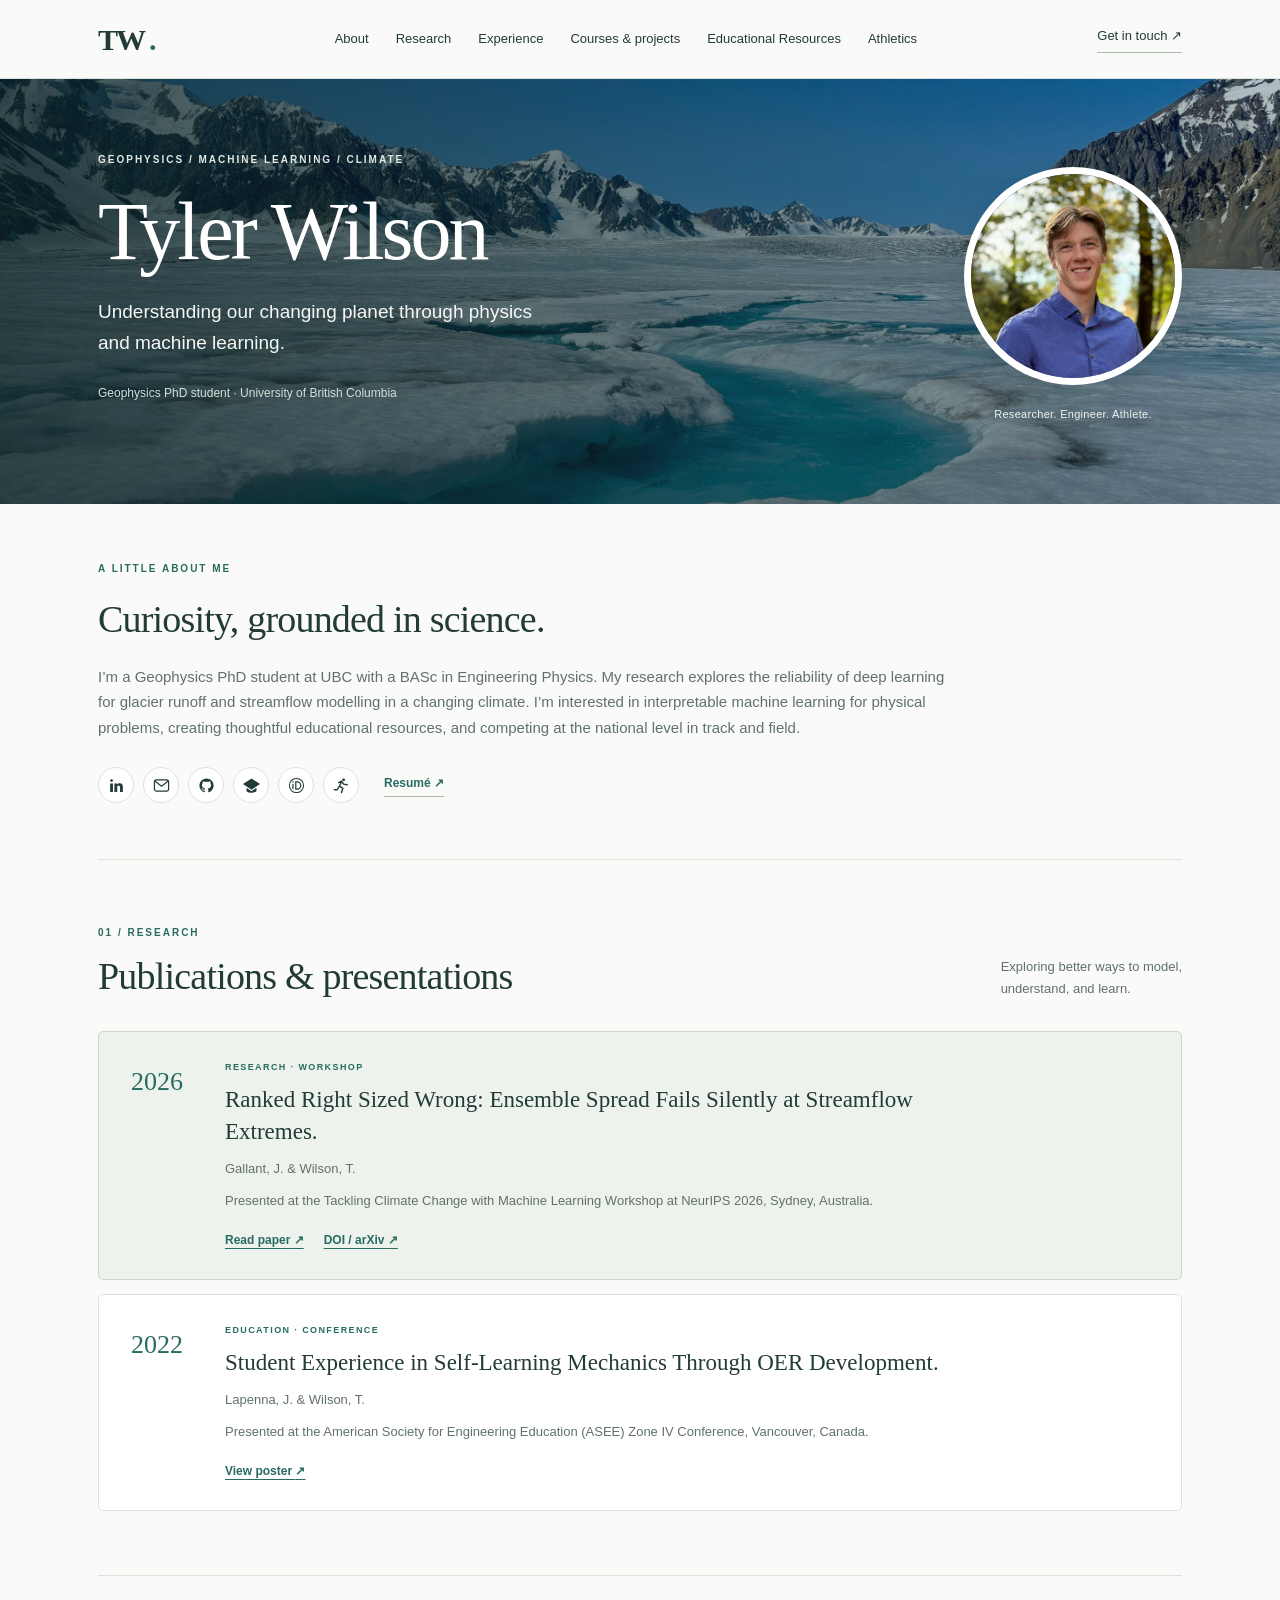
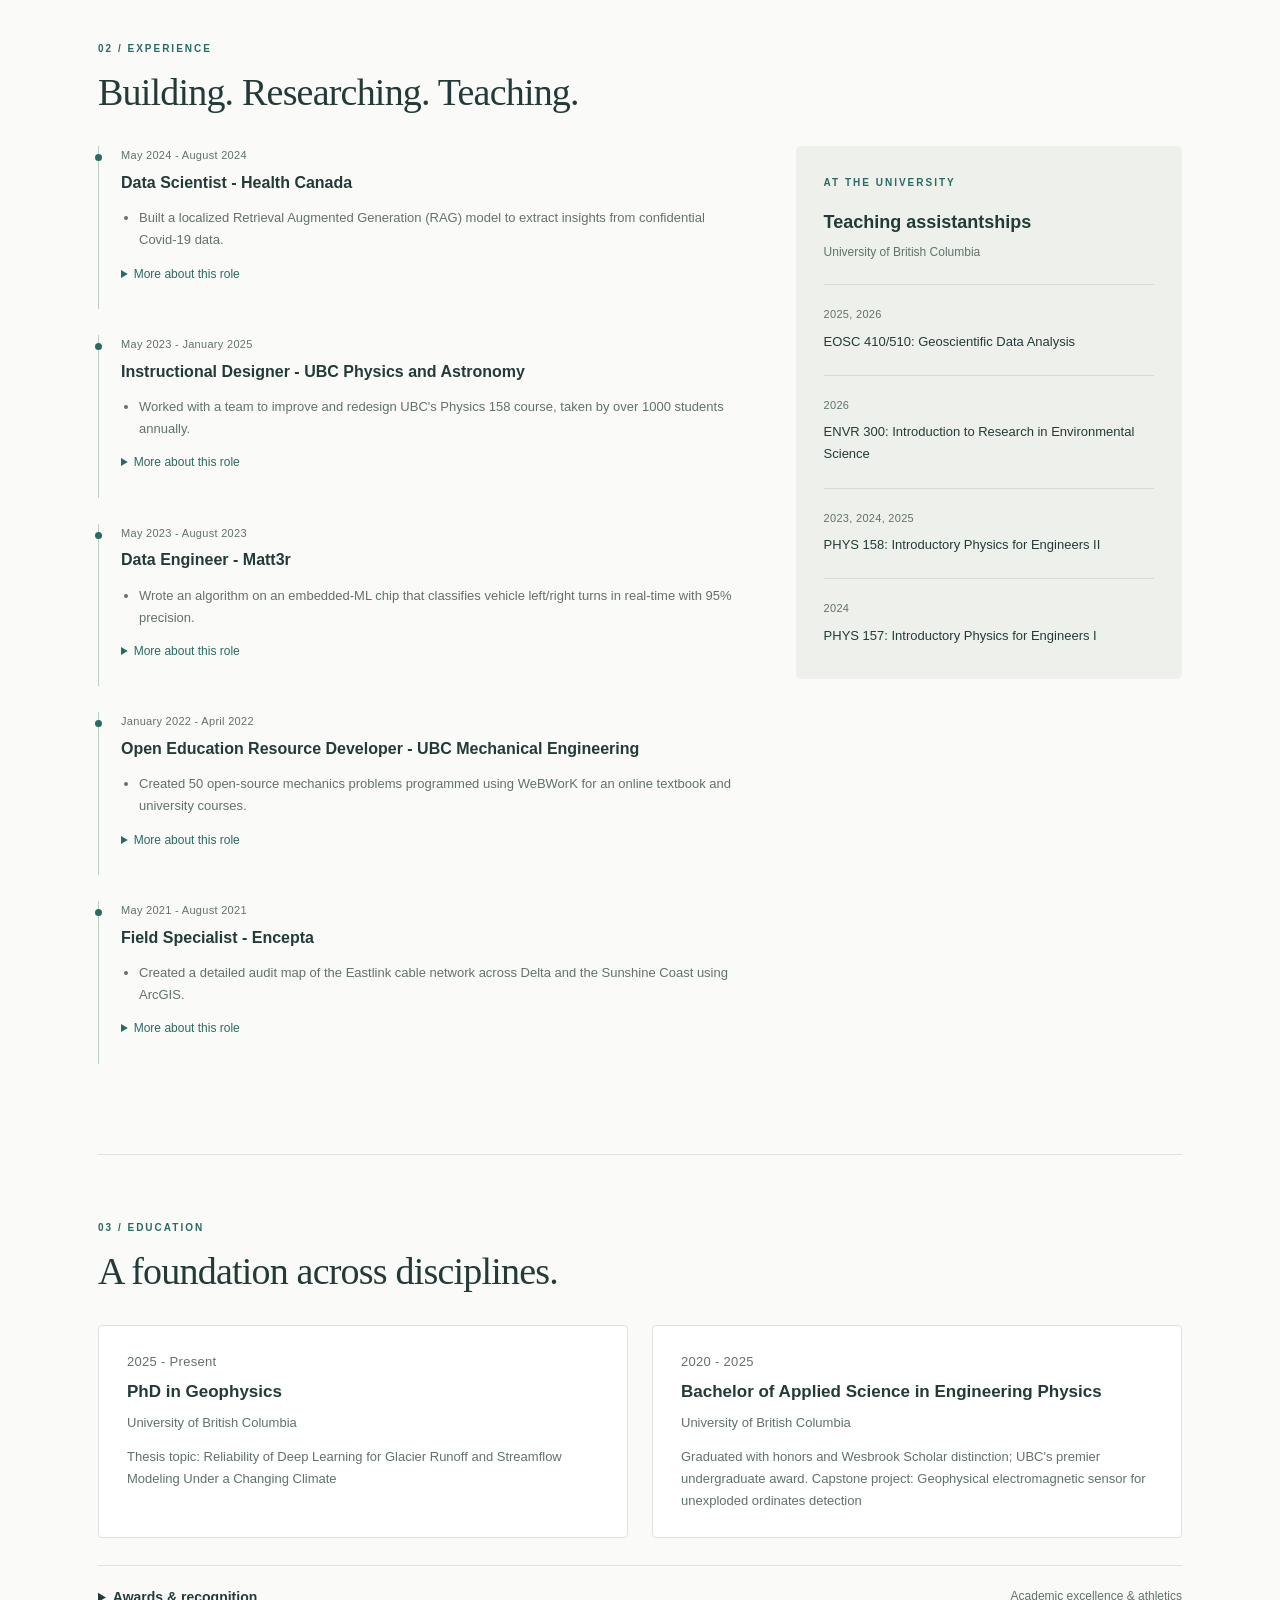
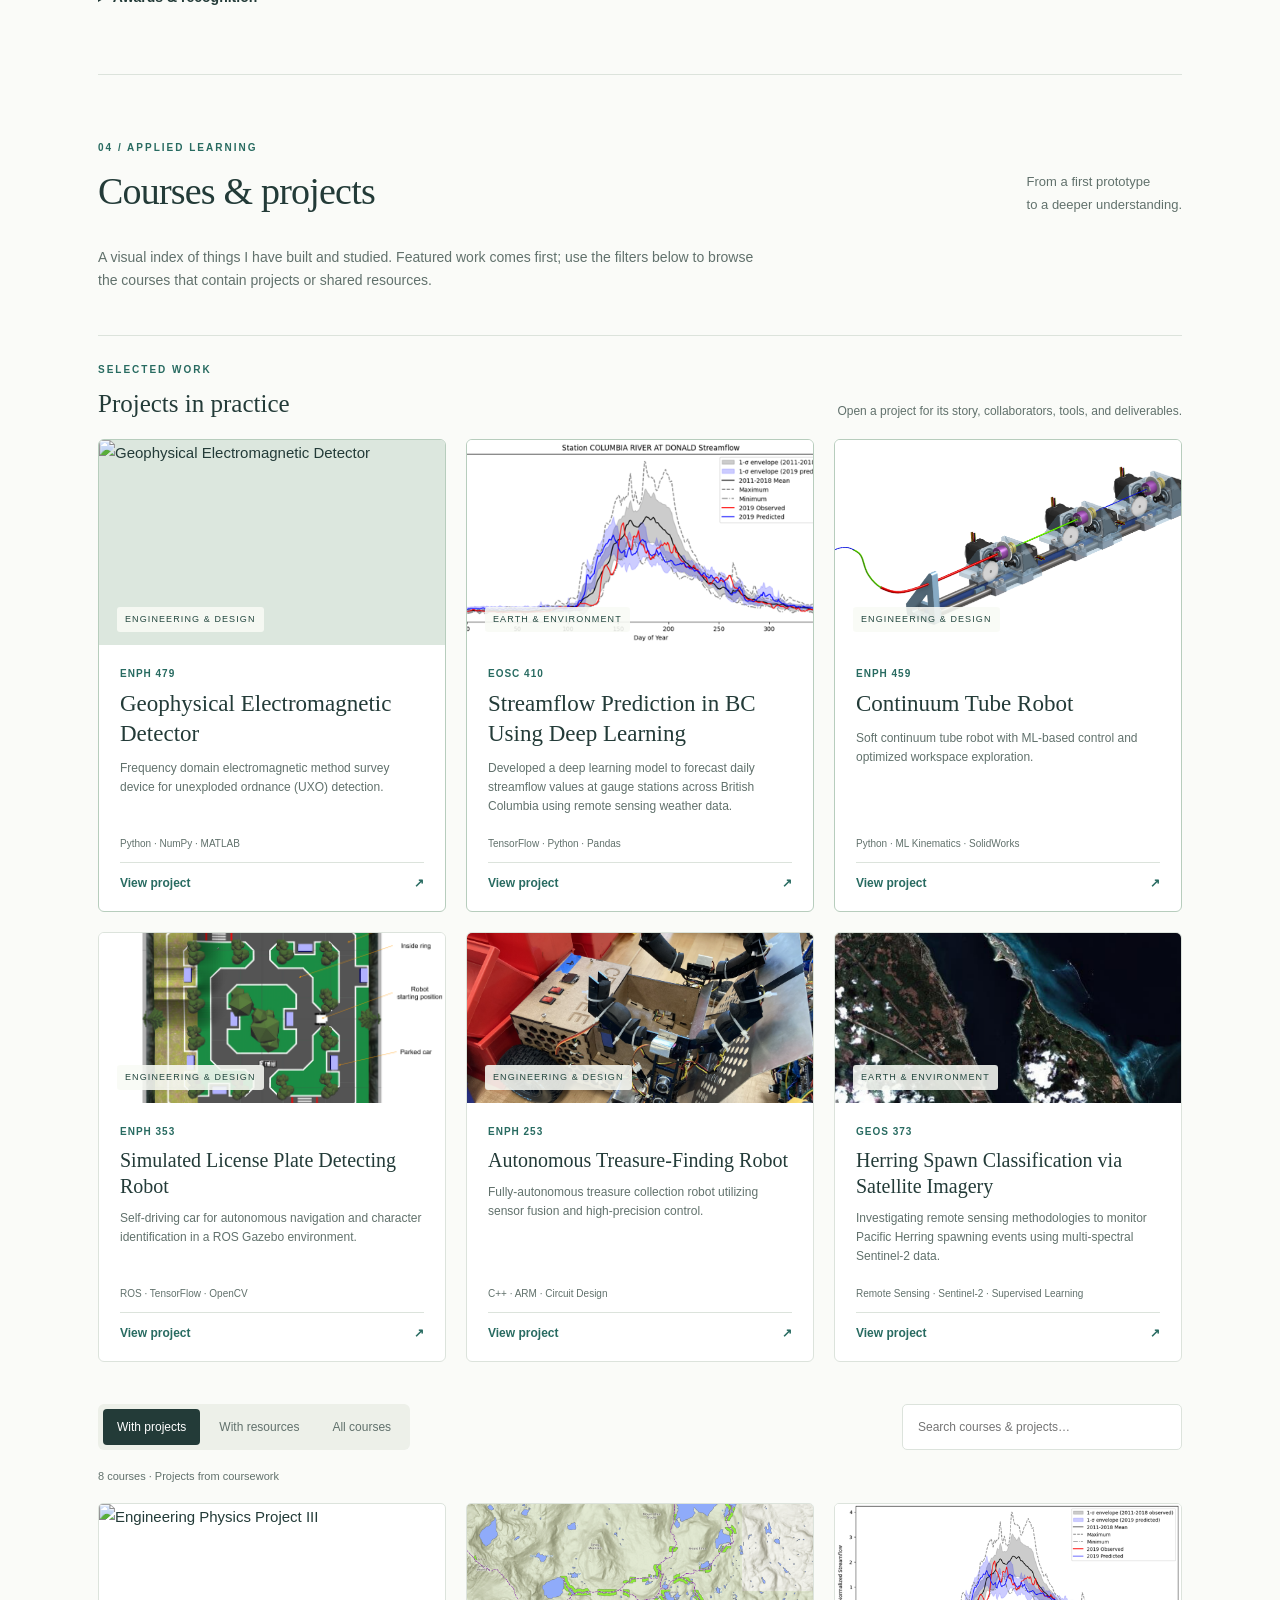
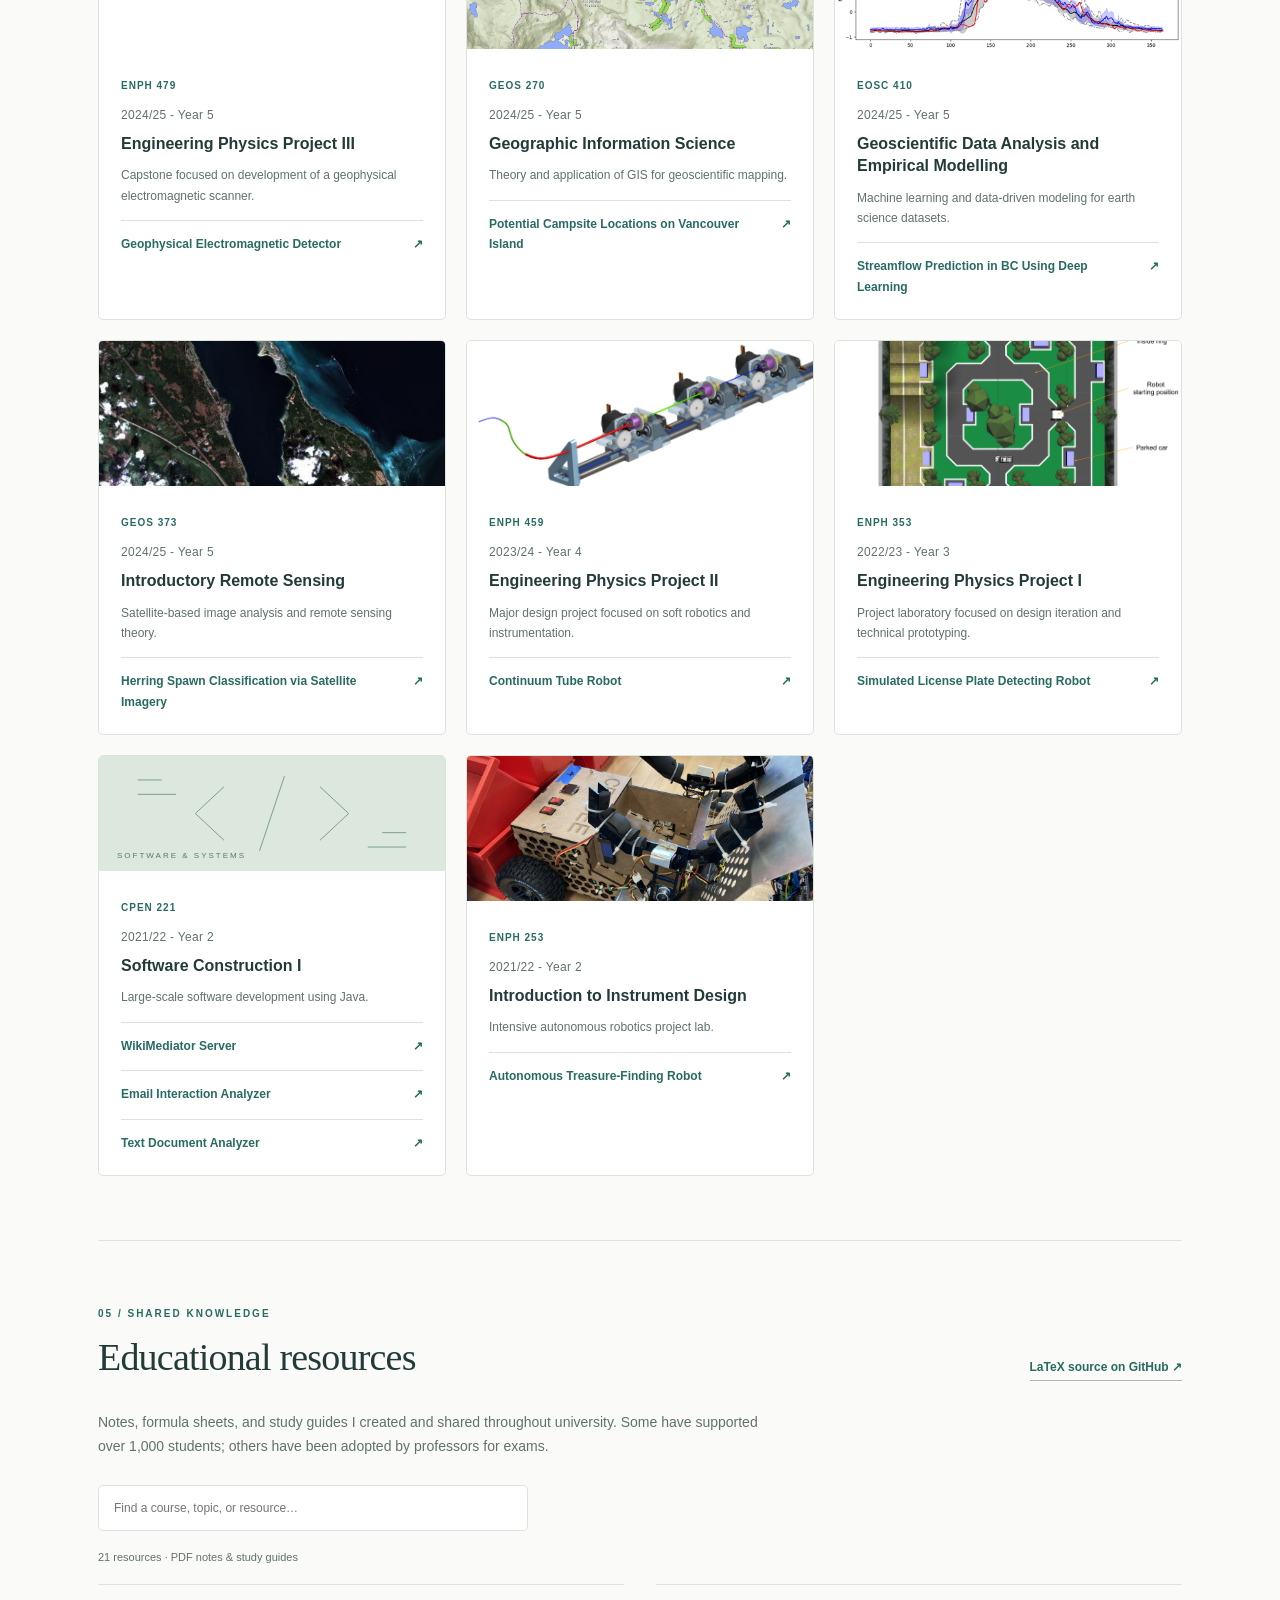
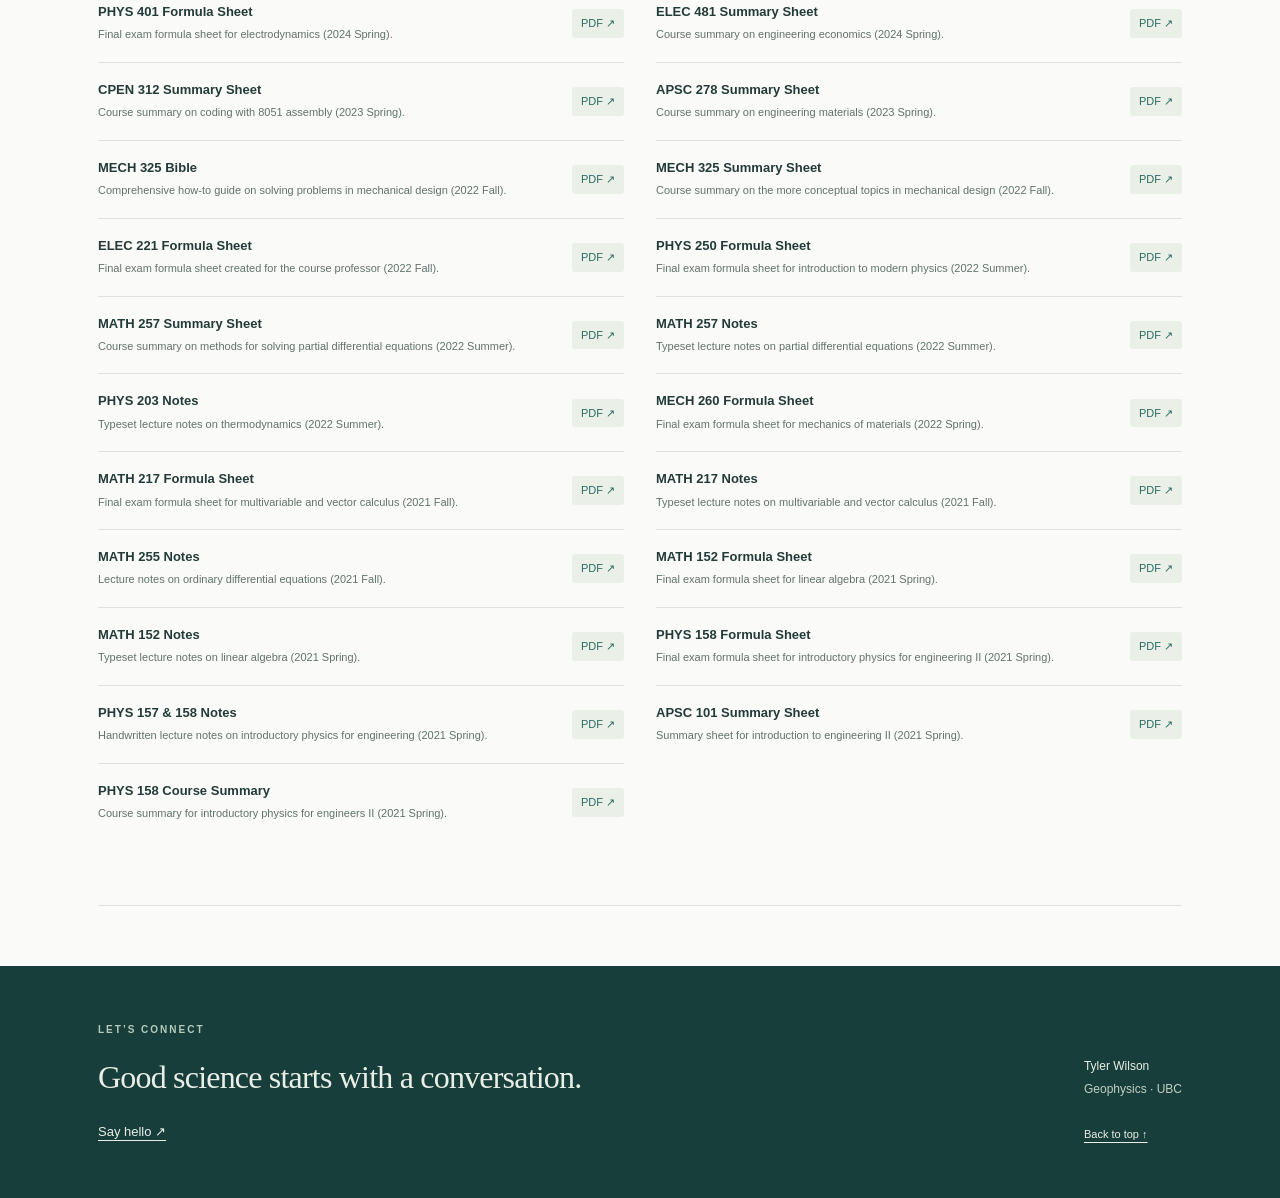
==== commit 0e740e3a: "added track section" ====
--- a/index.html
+++ b/index.html
@@ -43,6 +43,9 @@
      <a href="#resources">
       Educational Resources
      </a>
+     <a href="athletics.html">
+      Athletics
+     </a>
     </div>
     <a class="nav-contact" href="mailto:tb.wilson05@gmail.com">
      Get in touch
--- a/styles.css
+++ b/styles.css
@@ -1026,5 +1026,15 @@
   max-width:320px
 }
 
+/* Keep all navigation destinations reachable as the portfolio grows. */
+.nav-links {
+  flex-wrap:wrap;
+  justify-content:flex-start;
+  gap:8px 16px
+}
+html {
+  scroll-padding-top:130px
 }
 
+}
+
